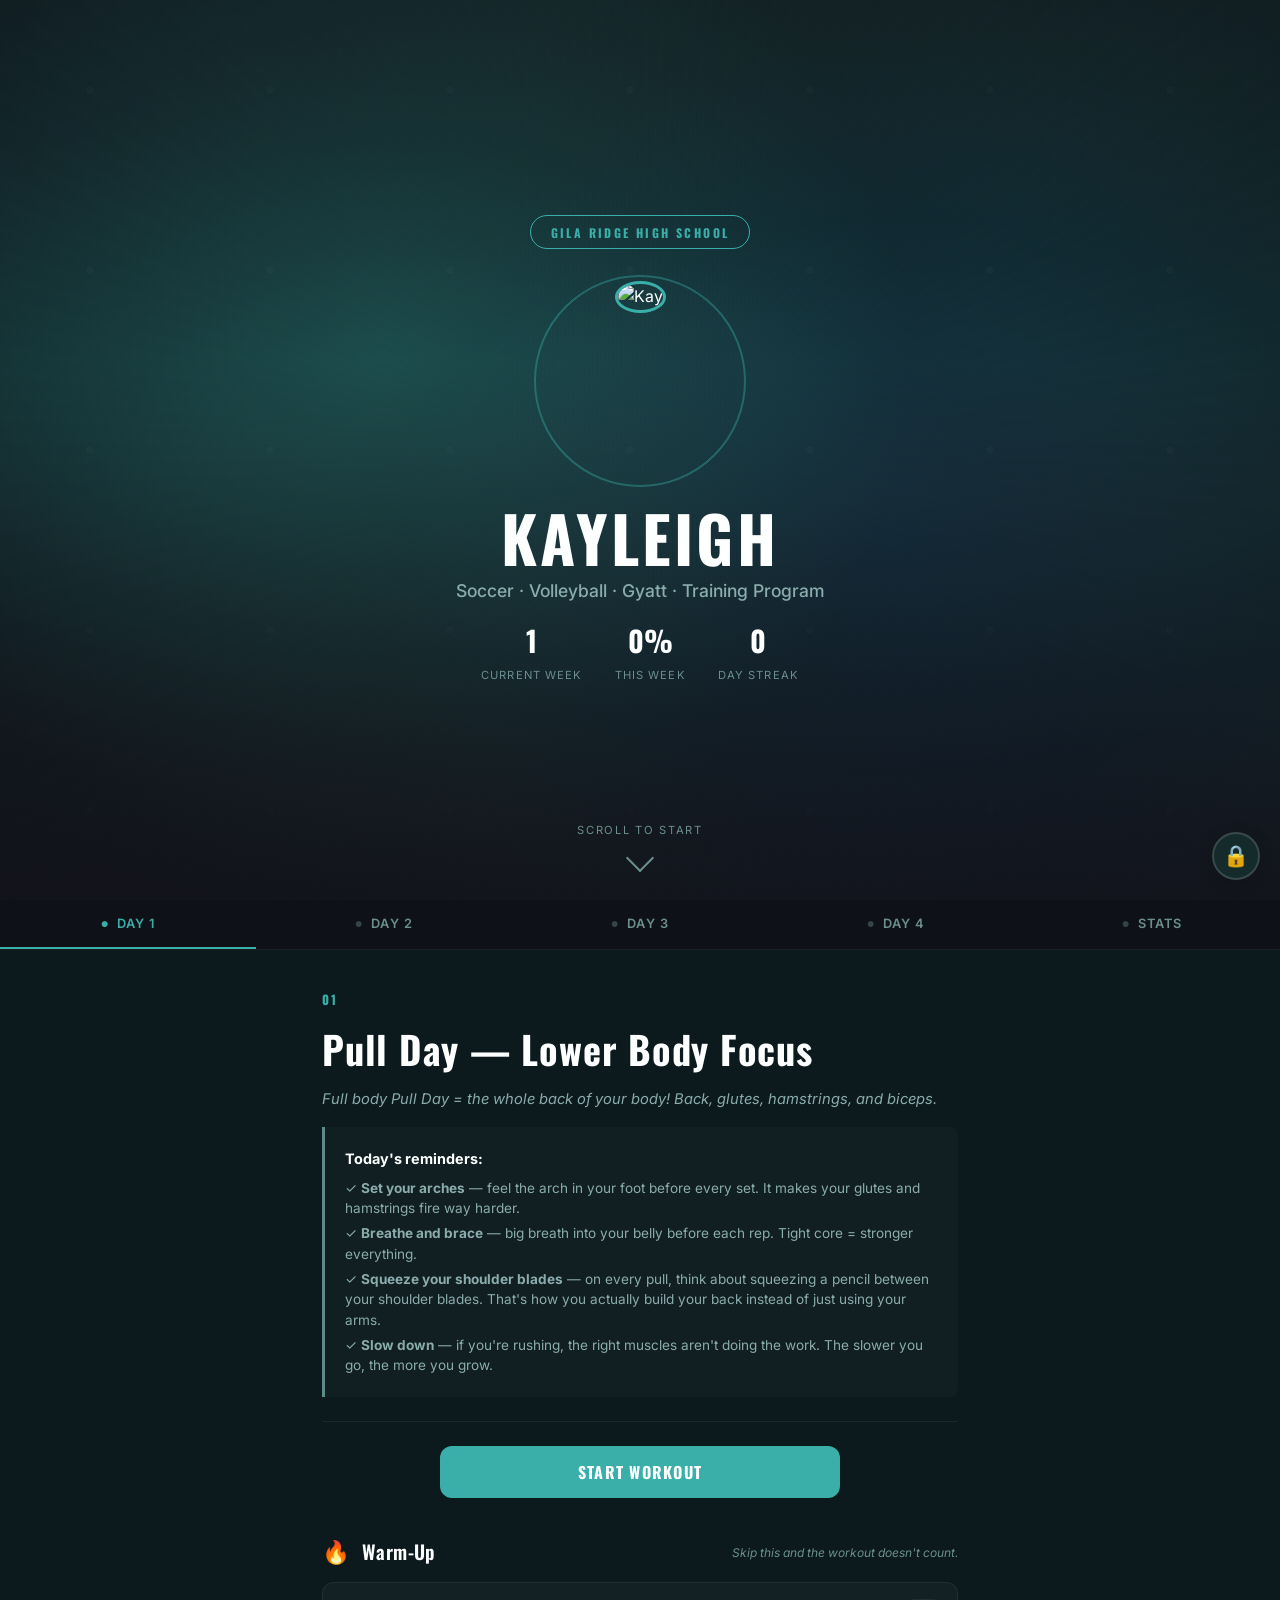
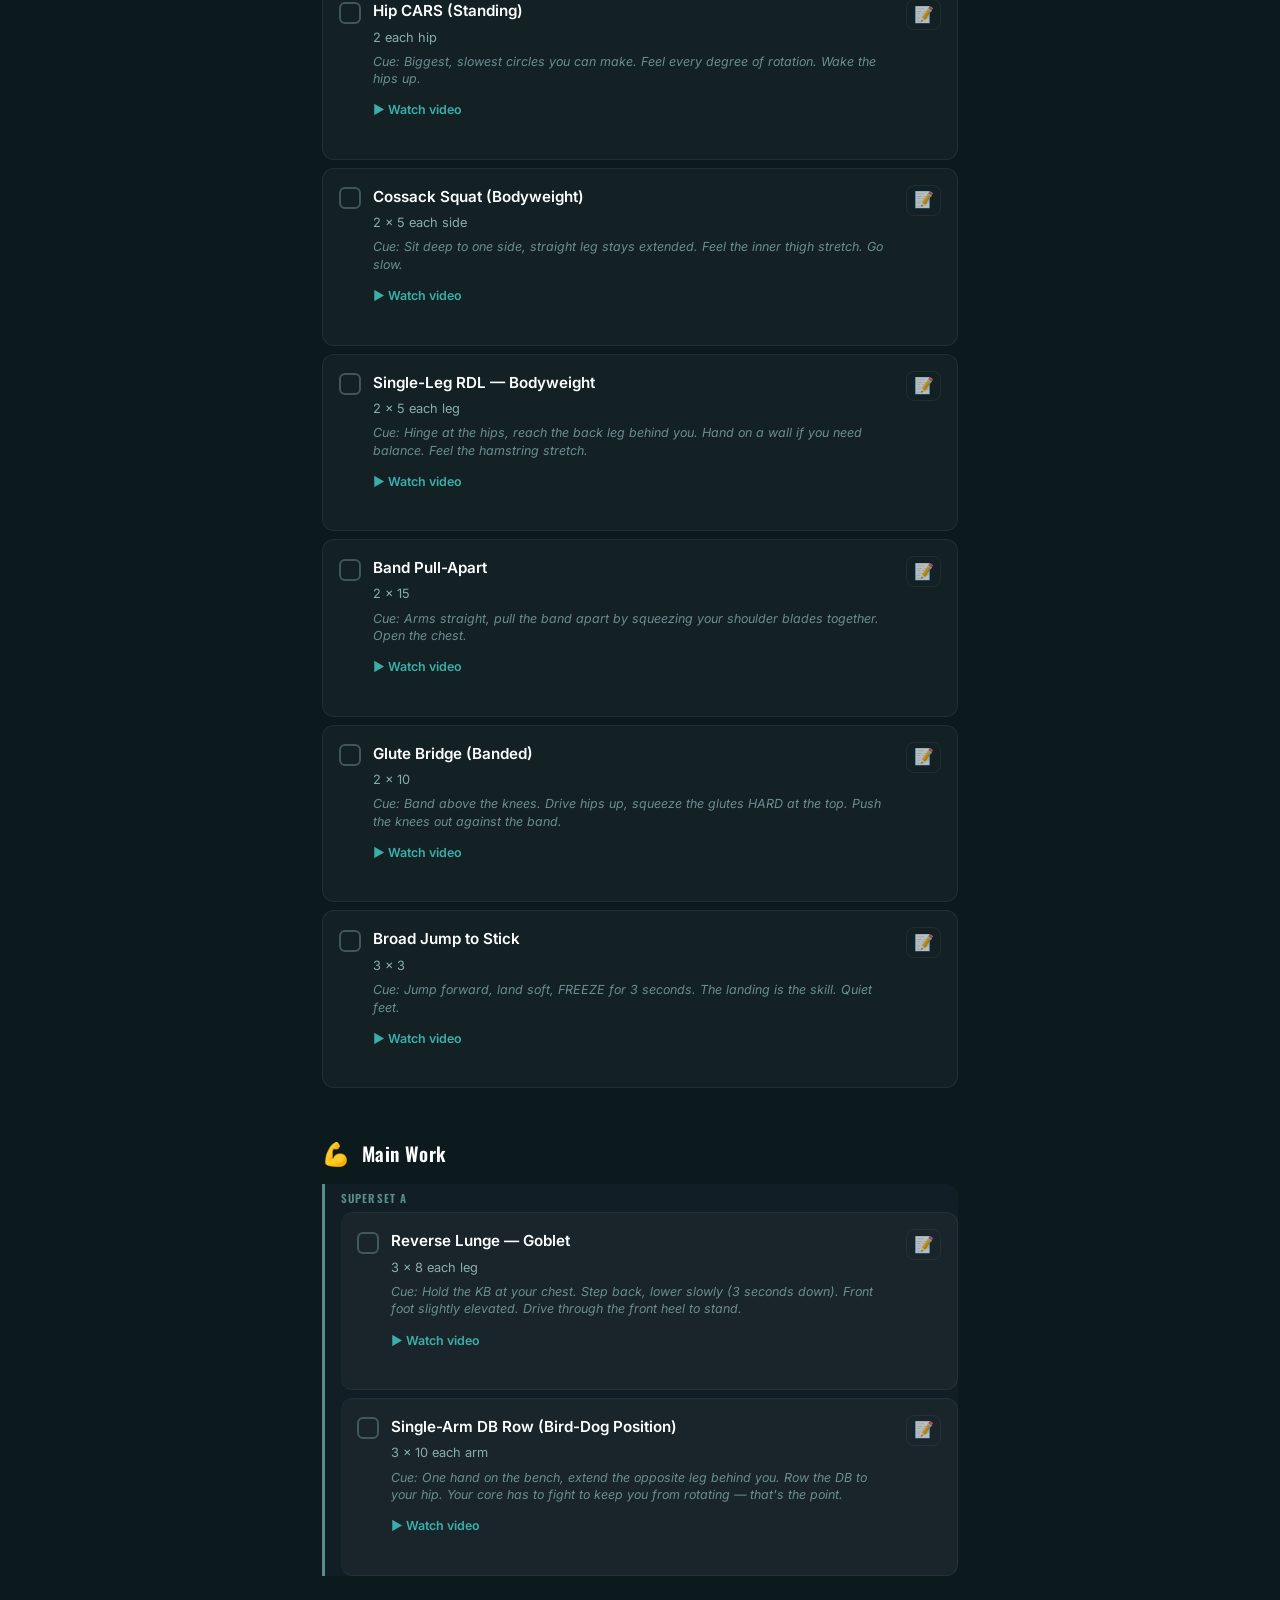
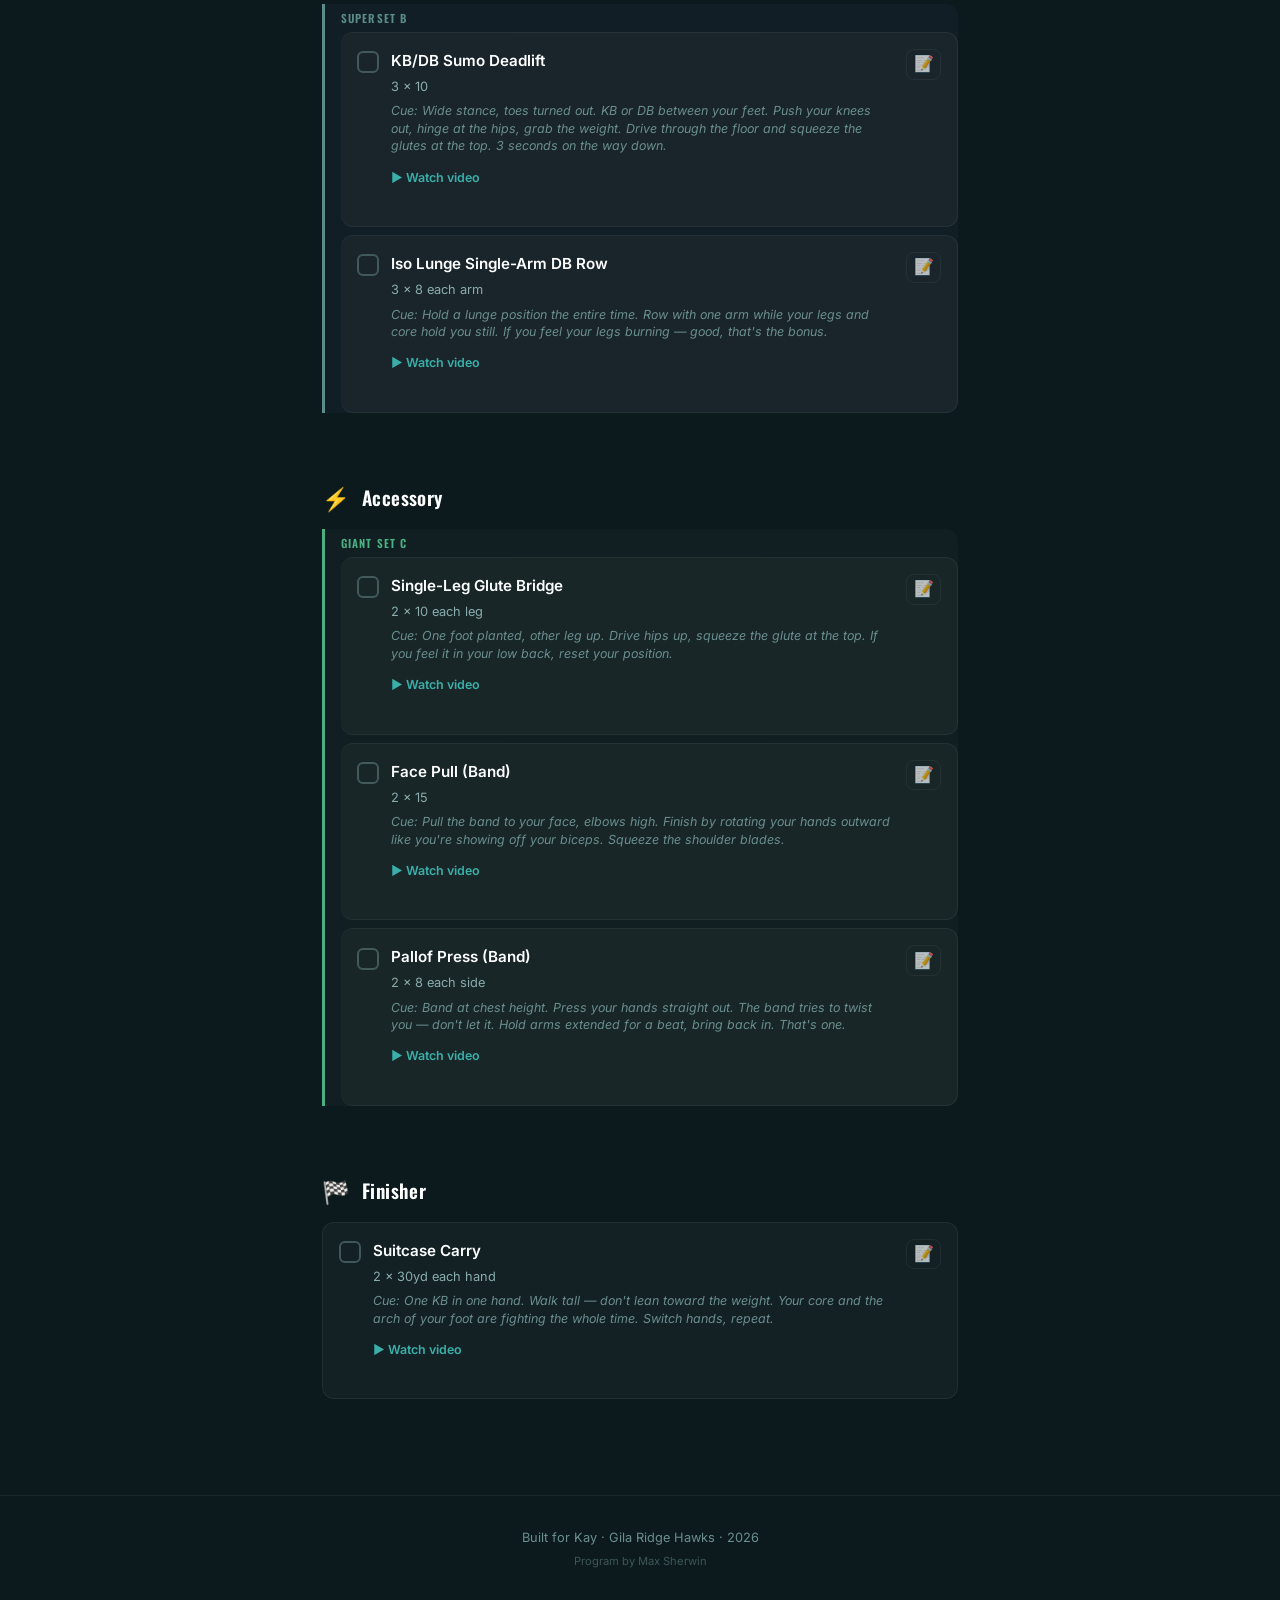
==== projects/workout-beano/index.html @ 32072e24 "Auto-update index.html" ====
<!DOCTYPE html>
<html lang="en">
<head>
  <meta charset="UTF-8">
  <meta name="viewport" content="width=device-width, initial-scale=1.0">
  <title>Corbeano Gomez | Training Program</title>
  <link rel="preconnect" href="https://fonts.googleapis.com">
  <link rel="preconnect" href="https://fonts.gstatic.com" crossorigin>
  <link href="https://fonts.googleapis.com/css2?family=Inter:wght@400;500;600;700;800;900&family=Oswald:wght@500;600;700&display=swap" rel="stylesheet">
  <link rel="stylesheet" href="styles.css">
</head>
<body class="app-locked">

  <!-- ========== HERO SECTION — EDIT ALL OF THIS ========== -->
  <header class="hero">
    <div class="hero-bg">
      <!-- No background image — using animated CSS gradient -->
    </div>
    <div class="hero-overlay"></div>
    <div class="hero-content">
      <div class="hero-badge">GILA RIDGE HIGH SCHOOL</div>
      <div class="hero-photo">
        <img src="KAY-Photo.jpg" alt="Kay" id="heroPhoto">
        <div class="hero-photo-ring"></div>
      </div>
      <h1 class="hero-name">KAYLEIGH</h1>
      <p class="hero-subtitle">Soccer &middot; Volleyball &middot; Gyatt &middot; Training Program</p>
      <div class="hero-stats">
        <div class="stat">
          <span class="stat-value" id="weekNumber">1</span>
          <span class="stat-label">Current Week</span>
        </div>
        <div class="stat">
          <span class="stat-value" id="completionRate">0%</span>
          <span class="stat-label">This Week</span>
        </div>
        <div class="stat">
          <span class="stat-value" id="streakCount">0</span>
          <span class="stat-label">Day Streak</span>
        </div>
      </div>
    </div>
    <div class="scroll-indicator">
      <span>Scroll to start</span>
      <div class="scroll-arrow"></div>
    </div>
  </header>

  <!-- ========== NAVIGATION — EDIT TAB NAMES / ADD / REMOVE ========== -->
  <!-- data-section values must match section IDs below (section-{value}) -->
  <!-- Also update sectionMap and getSectionKey() in app.js if you change these -->
  <nav class="program-nav" id="programNav">
    <div class="nav-inner">
      <button class="nav-btn active" data-section="day1">
        <span class="nav-icon">&#9679;</span>
        Day 1
      </button>
      <button class="nav-btn" data-section="day2">
        <span class="nav-icon">&#9679;</span>
        Day 2
      </button>
      <button class="nav-btn" data-section="day3">
        <span class="nav-icon">&#9679;</span>
        Day 3
      </button>
      <button class="nav-btn" data-section="day4">
        <span class="nav-icon">&#9679;</span>
        Day 4
      </button>
      <button class="nav-btn" data-section="stats">
        <span class="nav-icon">&#9679;</span>
        Stats
      </button>
    </div>
  </nav>

  <!-- ========== PROGRAM SECTIONS ========== -->
  <main class="program-content">

    <!-- ========== DAY 1: FULL BODY PULL (Lower Body Bias) ========== -->
    <section class="program-section active" id="section-day1">
      <div class="section-header">
        <div class="section-number">01</div>
        <h2>Pull Day &mdash; Lower Body Focus</h2>
        <p class="section-subtitle">Full body Pull Day = the whole back of your body! Back, glutes, hamstrings, and biceps.</p>
        <div class="coaching-tips">
          <p><strong>Today's reminders:</strong></p>
          <p>&#10003; <strong>Set your arches</strong> &mdash; feel the arch in your foot before every set. It makes your glutes and hamstrings fire way harder.</p>
          <p>&#10003; <strong>Breathe and brace</strong> &mdash; big breath into your belly before each rep. Tight core = stronger everything.</p>
          <p>&#10003; <strong>Squeeze your shoulder blades</strong> &mdash; on every pull, think about squeezing a pencil between your shoulder blades. That's how you actually build your back instead of just using your arms.</p>
          <p>&#10003; <strong>Slow down</strong> &mdash; if you're rushing, the right muscles aren't doing the work. The slower you go, the more you grow.</p>
        </div>
      </div>

      <button class="start-workout-btn" data-day="day1">Start Workout</button>
      <div class="workout-timer" id="timer-day1" style="display:none;">
        <span class="timer-icon">&#9201;</span> <span class="timer-value">0:00</span>
      </div>

      <!-- WARM-UP -->
      <div class="category-block">
        <div class="category-title">
          <span class="category-icon">&#128293;</span>
          <h3>Warm-Up</h3>
          <span class="category-note">Skip this and the workout doesn't count.</span>
        </div>
        <div class="exercise-list">
          <div class="exercise-card" data-id="d1-w1">
            <div class="exercise-check"><input type="checkbox" id="d1-w1-check"><label for="d1-w1-check" class="checkmark"></label></div>
            <div class="exercise-info">
              <h4>Hip CARS (Standing)</h4>
              <p class="exercise-details">2 each hip</p>
              <p class="exercise-cue">Cue: Biggest, slowest circles you can make. Feel every degree of rotation. Wake the hips up.</p>
              <a href="https://youtube.com/shorts/Yvg9tbm980A?si=559ERRHn8T0BBHq2" class="video-link" target="_blank" rel="noopener noreferrer">&#9654; Watch video</a>
            </div>
            <button class="exercise-note-btn" title="Add note">&#128221;</button>
          </div>
          <div class="exercise-card" data-id="d1-w2">
            <div class="exercise-check"><input type="checkbox" id="d1-w2-check"><label for="d1-w2-check" class="checkmark"></label></div>
            <div class="exercise-info">
              <h4>Cossack Squat (Bodyweight)</h4>
              <p class="exercise-details">2 &times; 5 each side</p>
              <p class="exercise-cue">Cue: Sit deep to one side, straight leg stays extended. Feel the inner thigh stretch. Go slow.</p>
              <a href="https://youtube.com/shorts/TR4GN3rLuQ8?si=QWz_qMiKKSxwgWkV" class="video-link" target="_blank" rel="noopener noreferrer">&#9654; Watch video</a>
            </div>
            <button class="exercise-note-btn" title="Add note">&#128221;</button>
          </div>
          <div class="exercise-card" data-id="d1-w3">
            <div class="exercise-check"><input type="checkbox" id="d1-w3-check"><label for="d1-w3-check" class="checkmark"></label></div>
            <div class="exercise-info">
              <h4>Single-Leg RDL &mdash; Bodyweight</h4>
              <p class="exercise-details">2 &times; 5 each leg</p>
              <p class="exercise-cue">Cue: Hinge at the hips, reach the back leg behind you. Hand on a wall if you need balance. Feel the hamstring stretch.</p>
              <a href="https://youtube.com/shorts/s32cCgmRV3I?si=ZNnL0yhseKmFRMAd" class="video-link" target="_blank" rel="noopener noreferrer">&#9654; Watch video</a>
            </div>
            <button class="exercise-note-btn" title="Add note">&#128221;</button>
          </div>
          <div class="exercise-card" data-id="d1-w4">
            <div class="exercise-check"><input type="checkbox" id="d1-w4-check"><label for="d1-w4-check" class="checkmark"></label></div>
            <div class="exercise-info">
              <h4>Band Pull-Apart</h4>
              <p class="exercise-details">2 &times; 15</p>
              <p class="exercise-cue">Cue: Arms straight, pull the band apart by squeezing your shoulder blades together. Open the chest.</p>
              <a href="https://youtube.com/shorts/EBXD9orJyBQ?si=tjgpdUUQO12mjOd1" class="video-link" target="_blank" rel="noopener noreferrer">&#9654; Watch video</a>
            </div>
            <button class="exercise-note-btn" title="Add note">&#128221;</button>
          </div>
          <div class="exercise-card" data-id="d1-w5">
            <div class="exercise-check"><input type="checkbox" id="d1-w5-check"><label for="d1-w5-check" class="checkmark"></label></div>
            <div class="exercise-info">
              <h4>Glute Bridge (Banded)</h4>
              <p class="exercise-details">2 &times; 10</p>
              <p class="exercise-cue">Cue: Band above the knees. Drive hips up, squeeze the glutes HARD at the top. Push the knees out against the band.</p>
              <a href="https://youtube.com/shorts/L9kD8sEL-js?si=iFQZBPnyIBo0j-Fj" class="video-link" target="_blank" rel="noopener noreferrer">&#9654; Watch video</a>
            </div>
            <button class="exercise-note-btn" title="Add note">&#128221;</button>
          </div>
          <div class="exercise-card" data-id="d1-w6">
            <div class="exercise-check"><input type="checkbox" id="d1-w6-check"><label for="d1-w6-check" class="checkmark"></label></div>
            <div class="exercise-info">
              <h4>Broad Jump to Stick</h4>
              <p class="exercise-details">3 &times; 3</p>
              <p class="exercise-cue">Cue: Jump forward, land soft, FREEZE for 3 seconds. The landing is the skill. Quiet feet.</p>
              <a href="https://youtube.com/shorts/lMRZLjhdQ7Y?si=YozA_z0eQ4oq6C0z" class="video-link" target="_blank" rel="noopener noreferrer">&#9654; Watch video</a>
            </div>
            <button class="exercise-note-btn" title="Add note">&#128221;</button>
          </div>
        </div>
      </div>

      <!-- MAIN WORK -->
      <div class="category-block">
        <div class="category-title">
          <span class="category-icon">&#128170;</span>
          <h3>Main Work</h3>
        </div>
        <div class="exercise-list">
          <!-- SUPERSET A -->
          <div class="superset-group" data-group="A">
            <div class="superset-label">Superset A</div>
            <div class="exercise-card" data-id="d1-a1">
              <div class="exercise-check"><input type="checkbox" id="d1-a1-check"><label for="d1-a1-check" class="checkmark"></label></div>
              <div class="exercise-info">
                <h4>Reverse Lunge &mdash; Goblet</h4>
                <p class="exercise-details">3 &times; 8 each leg</p>
                <p class="exercise-cue">Cue: Hold the KB at your chest. Step back, lower slowly (3 seconds down). Front foot slightly elevated. Drive through the front heel to stand.</p>
                <a href="https://youtube.com/shorts/iaXnGoWZ-MA?si=ngsiU_6dGnjO4XXl" class="video-link" target="_blank" rel="noopener noreferrer">&#9654; Watch video</a>
              </div>
              <button class="exercise-note-btn" title="Add note">&#128221;</button>
            </div>
            <div class="exercise-card" data-id="d1-a2">
              <div class="exercise-check"><input type="checkbox" id="d1-a2-check"><label for="d1-a2-check" class="checkmark"></label></div>
              <div class="exercise-info">
                <h4>Single-Arm DB Row (Bird-Dog Position)</h4>
                <p class="exercise-details">3 &times; 10 each arm</p>
                <p class="exercise-cue">Cue: One hand on the bench, extend the opposite leg behind you. Row the DB to your hip. Your core has to fight to keep you from rotating &mdash; that's the point.</p>
                <a href="https://youtube.com/shorts/njnGtfSfIqg?si=3h3h-Kr9o0cIqT-0" class="video-link" target="_blank" rel="noopener noreferrer">&#9654; Watch video</a>
              </div>
              <button class="exercise-note-btn" title="Add note">&#128221;</button>
            </div>
          </div>

          <!-- SUPERSET B -->
          <div class="superset-group" data-group="B">
            <div class="superset-label">Superset B</div>
            <div class="exercise-card" data-id="d1-b1">
              <div class="exercise-check"><input type="checkbox" id="d1-b1-check"><label for="d1-b1-check" class="checkmark"></label></div>
              <div class="exercise-info">
                <h4>KB/DB Sumo Deadlift</h4>
                <p class="exercise-details">3 &times; 10</p>
                <p class="exercise-cue">Cue: Wide stance, toes turned out. KB or DB between your feet. Push your knees out, hinge at the hips, grab the weight. Drive through the floor and squeeze the glutes at the top. 3 seconds on the way down.</p>
                <a href="https://youtube.com/shorts/I7q_EPywprs?si=NAh4eLQJUOHGGfv3" class="video-link" target="_blank" rel="noopener noreferrer">&#9654; Watch video</a>
              </div>
              <button class="exercise-note-btn" title="Add note">&#128221;</button>
            </div>
            <div class="exercise-card" data-id="d1-b2">
              <div class="exercise-check"><input type="checkbox" id="d1-b2-check"><label for="d1-b2-check" class="checkmark"></label></div>
              <div class="exercise-info">
                <h4>Iso Lunge Single-Arm DB Row</h4>
                <p class="exercise-details">3 &times; 8 each arm</p>
                <p class="exercise-cue">Cue: Hold a lunge position the entire time. Row with one arm while your legs and core hold you still. If you feel your legs burning &mdash; good, that's the bonus.</p>
                <a href="https://youtube.com/shorts/rZgmOQqpn6Y?si=nxhuV34EBOXgmNu_" class="video-link" target="_blank" rel="noopener noreferrer">&#9654; Watch video</a>
              </div>
              <button class="exercise-note-btn" title="Add note">&#128221;</button>
            </div>
          </div>
        </div>
      </div>

      <!-- ACCESSORY -->
      <div class="category-block">
        <div class="category-title">
          <span class="category-icon">&#9889;</span>
          <h3>Accessory</h3>
        </div>
        <div class="exercise-list">
          <!-- GIANT SET C -->
          <div class="superset-group giant" data-group="C">
            <div class="superset-label">Giant Set C</div>
            <div class="exercise-card" data-id="d1-c1">
              <div class="exercise-check"><input type="checkbox" id="d1-c1-check"><label for="d1-c1-check" class="checkmark"></label></div>
              <div class="exercise-info">
                <h4>Single-Leg Glute Bridge</h4>
                <p class="exercise-details">2 &times; 10 each leg</p>
                <p class="exercise-cue">Cue: One foot planted, other leg up. Drive hips up, squeeze the glute at the top. If you feel it in your low back, reset your position.</p>
                <a href="https://youtube.com/shorts/L9kD8sEL-js?si=iFQZBPnyIBo0j-Fj" class="video-link" target="_blank" rel="noopener noreferrer">&#9654; Watch video</a>
              </div>
              <button class="exercise-note-btn" title="Add note">&#128221;</button>
            </div>
            <div class="exercise-card" data-id="d1-c2">
              <div class="exercise-check"><input type="checkbox" id="d1-c2-check"><label for="d1-c2-check" class="checkmark"></label></div>
              <div class="exercise-info">
                <h4>Face Pull (Band)</h4>
                <p class="exercise-details">2 &times; 15</p>
                <p class="exercise-cue">Cue: Pull the band to your face, elbows high. Finish by rotating your hands outward like you're showing off your biceps. Squeeze the shoulder blades.</p>
                <a href="https://youtube.com/shorts/ZAnCd0fUg2s?si=NDEs_GC7DBlt1F-O" class="video-link" target="_blank" rel="noopener noreferrer">&#9654; Watch video</a>
              </div>
              <button class="exercise-note-btn" title="Add note">&#128221;</button>
            </div>
            <div class="exercise-card" data-id="d1-c3">
              <div class="exercise-check"><input type="checkbox" id="d1-c3-check"><label for="d1-c3-check" class="checkmark"></label></div>
              <div class="exercise-info">
                <h4>Pallof Press (Band)</h4>
                <p class="exercise-details">2 &times; 8 each side</p>
                <p class="exercise-cue">Cue: Band at chest height. Press your hands straight out. The band tries to twist you &mdash; don't let it. Hold arms extended for a beat, bring back in. That's one.</p>
                <a href="https://youtube.com/shorts/knoBudRYK8E?si=fAnDNey9nwMAmZPM" class="video-link" target="_blank" rel="noopener noreferrer">&#9654; Watch video</a>
              </div>
              <button class="exercise-note-btn" title="Add note">&#128221;</button>
            </div>
          </div>
        </div>
      </div>

      <!-- FINISHER -->
      <div class="category-block">
        <div class="category-title">
          <span class="category-icon">&#127937;</span>
          <h3>Finisher</h3>
        </div>
        <div class="exercise-list">
          <div class="exercise-card" data-id="d1-f1">
            <div class="exercise-check"><input type="checkbox" id="d1-f1-check"><label for="d1-f1-check" class="checkmark"></label></div>
            <div class="exercise-info">
              <h4>Suitcase Carry</h4>
              <p class="exercise-details">2 &times; 30yd each hand</p>
              <p class="exercise-cue">Cue: One KB in one hand. Walk tall &mdash; don't lean toward the weight. Your core and the arch of your foot are fighting the whole time. Switch hands, repeat.</p>
              <a href="https://youtube.com/shorts/hGib77xYs7M?si=b7RfPl9FW-WbUnrs" class="video-link" target="_blank" rel="noopener noreferrer">&#9654; Watch video</a>
            </div>
            <button class="exercise-note-btn" title="Add note">&#128221;</button>
          </div>
        </div>
      </div>

      <button class="finish-workout-btn" data-day="day1" style="display:none;">Finish Workout</button>
    </section>

    <!-- ========== DAY 2: FULL BODY PUSH (Upper Body Bias) ========== -->
    <section class="program-section" id="section-day2">
      <div class="section-header">
        <div class="section-number">02</div>
        <h2>Push Day &mdash; Upper Body Focus</h2>
        <p class="section-subtitle">Full body Push Day = chest, shoulders, triceps, and core-loaded legs.</p>
        <div class="coaching-tips">
          <p><strong>Today's reminders:</strong></p>
          <p>&#10003; <strong>Set your arches</strong> &mdash; even on pressing days, your feet are your foundation. Arch set = more power from the ground up.</p>
          <p>&#10003; <strong>Breathe and brace</strong> &mdash; exhale as you push. The core drives the press &mdash; not just your arms.</p>
          <p>&#10003; <strong>Pack your shoulders</strong> &mdash; before every press, pull your shoulder blades down and back. This protects the shoulder joint AND makes the right muscles do the work.</p>
          <p>&#10003; <strong>Control the weight down</strong> &mdash; the lowering part is where your muscles actually grow. Don't just drop it &mdash; own it.</p>
        </div>
      </div>

      <button class="start-workout-btn" data-day="day2">Start Workout</button>
      <div class="workout-timer" id="timer-day2" style="display:none;">
        <span class="timer-icon">&#9201;</span> <span class="timer-value">0:00</span>
      </div>

      <!-- WARM-UP -->
      <div class="category-block">
        <div class="category-title">
          <span class="category-icon">&#128293;</span>
          <h3>Warm-Up</h3>
          <span class="category-note">Prime the shoulders and core before pressing.</span>
        </div>
        <div class="exercise-list">
          <div class="exercise-card" data-id="d2-w1">
            <div class="exercise-check"><input type="checkbox" id="d2-w1-check"><label for="d2-w1-check" class="checkmark"></label></div>
            <div class="exercise-info">
              <h4>Ankle CARS</h4>
              <p class="exercise-details">2 each ankle</p>
              <p class="exercise-cue">Cue: Full circles in both directions. Slow and controlled. Feel every position in the rotation.</p>
              <a href="https://youtube.com/shorts/UVtCSGJmGEY?si=2pdA_UhG4F35gi2s" class="video-link" target="_blank" rel="noopener noreferrer">&#9654; Watch video</a>
            </div>
            <button class="exercise-note-btn" title="Add note">&#128221;</button>
          </div>
          <div class="exercise-card" data-id="d2-w2">
            <div class="exercise-check"><input type="checkbox" id="d2-w2-check"><label for="d2-w2-check" class="checkmark"></label></div>
            <div class="exercise-info">
              <h4>Push-Up to Downward Dog</h4>
              <p class="exercise-details">2 &times; 5</p>
              <p class="exercise-cue">Cue: Do a push-up, then press your hips up into a pike stretch. Feel the hamstrings and shoulders open. Come back down, repeat.</p>
              <a href="https://youtube.com/shorts/yMf7U__dTVM?si=GZ-d3aq9ZEq1Gy0e" class="video-link" target="_blank" rel="noopener noreferrer">&#9654; Watch video</a>
            </div>
            <button class="exercise-note-btn" title="Add note">&#128221;</button>
          </div>
          <div class="exercise-card" data-id="d2-w3">
            <div class="exercise-check"><input type="checkbox" id="d2-w3-check"><label for="d2-w3-check" class="checkmark"></label></div>
            <div class="exercise-info">
              <h4>Split Squat (Iso Hold)</h4>
              <p class="exercise-details">2 &times; 20s each leg</p>
              <p class="exercise-cue">Cue: Hold the bottom of the split squat. Feel the stretch in the back hip flexor. Tall chest, ribs down.</p>
              <a href="https://youtube.com/shorts/X5RfG8u8oQU?si=G1M6MdmBYHkt79_q" class="video-link" target="_blank" rel="noopener noreferrer">&#9654; Watch video</a>
            </div>
            <button class="exercise-note-btn" title="Add note">&#128221;</button>
          </div>
          <div class="exercise-card" data-id="d2-w4">
            <div class="exercise-check"><input type="checkbox" id="d2-w4-check"><label for="d2-w4-check" class="checkmark"></label></div>
            <div class="exercise-info">
              <h4>Dead Bug</h4>
              <p class="exercise-details">2 &times; 8 each side</p>
              <p class="exercise-cue">Cue: Low back glued to the floor. Extend opposite arm and leg slowly. The moment your back lifts, stop. Breathe through it.</p>
              <a href="https://youtube.com/shorts/ZKZU7T2llwA?si=Z_H4tivd3WpApD25" class="video-link" target="_blank" rel="noopener noreferrer">&#9654; Watch video</a>
            </div>
            <button class="exercise-note-btn" title="Add note">&#128221;</button>
          </div>
          <div class="exercise-card" data-id="d2-w5">
            <div class="exercise-check"><input type="checkbox" id="d2-w5-check"><label for="d2-w5-check" class="checkmark"></label></div>
            <div class="exercise-info">
              <h4>Scapula Push-Ups</h4>
              <p class="exercise-details">2 &times; 10</p>
              <p class="exercise-cue">Cue: Push-up position, arms locked. Let your chest sink between your shoulder blades, then push the ground away. No elbow bend. Feel the muscles on the side of your ribs.</p>
              <a href="https://youtube.com/shorts/SBPRhZI2RkI?si=jYqPemAlQq_8AVhD" class="video-link" target="_blank" rel="noopener noreferrer">&#9654; Watch video</a>
            </div>
            <button class="exercise-note-btn" title="Add note">&#128221;</button>
          </div>
          <div class="exercise-card" data-id="d2-w6">
            <div class="exercise-check"><input type="checkbox" id="d2-w6-check"><label for="d2-w6-check" class="checkmark"></label></div>
            <div class="exercise-info">
              <h4>Lateral Skater Jumps</h4>
              <p class="exercise-details">3 &times; 5 each side</p>
              <p class="exercise-cue">Cue: Jump sideways, land on one foot, STICK IT. Hold 2 seconds. Light and quick. Quiet landing.</p>
              <a href="https://youtube.com/shorts/IkGOdk2VDJw?si=mRVX_jiccW28VOSb" class="video-link" target="_blank" rel="noopener noreferrer">&#9654; Watch video</a>
            </div>
            <button class="exercise-note-btn" title="Add note">&#128221;</button>
          </div>
        </div>
      </div>

      <!-- MAIN WORK -->
      <div class="category-block">
        <div class="category-title">
          <span class="category-icon">&#128170;</span>
          <h3>Main Work</h3>
        </div>
        <div class="exercise-list">
          <div class="superset-group" data-group="A">
            <div class="superset-label">Superset A</div>
            <div class="exercise-card" data-id="d2-a1">
              <div class="exercise-check"><input type="checkbox" id="d2-a1-check"><label for="d2-a1-check" class="checkmark"></label></div>
              <div class="exercise-info">
                <h4>DB Bench Press</h4>
                <p class="exercise-details">3 &times; 10</p>
                <p class="exercise-cue">Cue: Control down for 3 seconds, press up with control. Shoulder blades squeezed together the whole time. Don't bounce at the bottom.</p>
              <a href="https://youtube.com/shorts/mTaiQemkEpU?si=Na0UNQQsGqyTCytg" class="video-link" target="_blank" rel="noopener noreferrer">&#9654; Watch video</a>
              </div>
              <button class="exercise-note-btn" title="Add note">&#128221;</button>
            </div>
            <div class="exercise-card" data-id="d2-a2">
              <div class="exercise-check"><input type="checkbox" id="d2-a2-check"><label for="d2-a2-check" class="checkmark"></label></div>
              <div class="exercise-info">
                <h4>Step-Up (Offset &mdash; Single DB)</h4>
                <p class="exercise-details">3 &times; 8 each leg</p>
                <p class="exercise-cue">Cue: One DB in one hand (suitcase hold). Step up, drive through the top foot to full hip extension. Your core is fighting the offset &mdash; stay tall, don't lean.</p>
              <a href="https://youtube.com/shorts/vN21nlymWUU?si=dVlZwQ4C15Bw8Rcw" class="video-link" target="_blank" rel="noopener noreferrer">&#9654; Watch video</a>
              </div>
              <button class="exercise-note-btn" title="Add note">&#128221;</button>
            </div>
          </div>
          <div class="superset-group" data-group="B">
            <div class="superset-label">Superset B</div>
            <div class="exercise-card" data-id="d2-b1">
              <div class="exercise-check"><input type="checkbox" id="d2-b1-check"><label for="d2-b1-check" class="checkmark"></label></div>
              <div class="exercise-info">
                <h4>Half-Kneeling DB Press</h4>
                <p class="exercise-details">3 &times; 8 each arm</p>
                <p class="exercise-cue">Cue: One knee down, same-side arm presses. Core stays locked &mdash; no leaning, no arching. The press starts from the brace.</p>
              <a href="https://youtube.com/shorts/gd5UrdxVn6Q?si=u6_wl-ZrmmGjiLzE" class="video-link" target="_blank" rel="noopener noreferrer">&#9654; Watch video</a>
              </div>
              <button class="exercise-note-btn" title="Add note">&#128221;</button>
            </div>
            <div class="exercise-card" data-id="d2-b2">
              <div class="exercise-check"><input type="checkbox" id="d2-b2-check"><label for="d2-b2-check" class="checkmark"></label></div>
              <div class="exercise-info">
                <h4>Walking Lunge (Hands Overhead)</h4>
                <p class="exercise-details">3 &times; 8 each leg</p>
                <p class="exercise-cue">Cue: Bodyweight, hands locked straight overhead. Every step your core has to fight to keep the ribs down while the arms stay up. That's the core work.</p>
              <a href="https://youtube.com/shorts/Agmpy7Pj1Nw?si=3dPB0eZstxC2GWNi" class="video-link" target="_blank" rel="noopener noreferrer">&#9654; Watch video</a>
              </div>
              <button class="exercise-note-btn" title="Add note">&#128221;</button>
            </div>
          </div>
        </div>
      </div>

      <!-- ACCESSORY -->
      <div class="category-block">
        <div class="category-title">
          <span class="category-icon">&#9889;</span>
          <h3>Accessory</h3>
        </div>
        <div class="exercise-list">
          <div class="superset-group giant" data-group="C">
            <div class="superset-label">Giant Set C</div>
            <div class="exercise-card" data-id="d2-c1">
              <div class="exercise-check"><input type="checkbox" id="d2-c1-check"><label for="d2-c1-check" class="checkmark"></label></div>
              <div class="exercise-info">
                <h4>Cable Tricep Pushdown</h4>
                <p class="exercise-details">2 &times; 15</p>
                <p class="exercise-cue">Cue: Elbows pinned to your sides. Full lockout at the bottom, slow back up. Light weight, feel the squeeze.</p>
              <a href="https://youtube.com/shorts/JyqX6S6Z7RA?si=dbY8sJqHs-wkBObV" class="video-link" target="_blank" rel="noopener noreferrer">&#9654; Watch video</a>
              </div>
              <button class="exercise-note-btn" title="Add note">&#128221;</button>
            </div>
            <div class="exercise-card" data-id="d2-c2">
              <div class="exercise-check"><input type="checkbox" id="d2-c2-check"><label for="d2-c2-check" class="checkmark"></label></div>
              <div class="exercise-info">
                <h4>Lateral DB Fly</h4>
                <p class="exercise-details">2 &times; 12</p>
                <p class="exercise-cue">Cue: Light weight. Lift the DBs out to the sides to shoulder height. Control the lower. Don't use momentum.</p>
              <a href="https://youtube.com/shorts/FIQt9pqinXc?si=aJlnevaj-LwZX-gE" class="video-link" target="_blank" rel="noopener noreferrer">&#9654; Watch video</a>
              </div>
              <button class="exercise-note-btn" title="Add note">&#128221;</button>
            </div>
            <div class="exercise-card" data-id="d2-c3">
              <div class="exercise-check"><input type="checkbox" id="d2-c3-check"><label for="d2-c3-check" class="checkmark"></label></div>
              <div class="exercise-info">
                <h4>Side Plank</h4>
                <p class="exercise-details">2 &times; 20s each side</p>
                <p class="exercise-cue">Cue: Elbow under shoulder, hips up, squeeze the bottom glute. Breathe. If your hips drop, the set is over.</p>
              <a href="https://youtube.com/shorts/wR6zrHOnrGk?si=L_R_a8-2IrABNBWF" class="video-link" target="_blank" rel="noopener noreferrer">&#9654; Watch video</a>
              </div>
              <button class="exercise-note-btn" title="Add note">&#128221;</button>
            </div>
          </div>
        </div>
      </div>

      <!-- FINISHER -->
      <div class="category-block">
        <div class="category-title">
          <span class="category-icon">&#127937;</span>
          <h3>Finisher</h3>
        </div>
        <div class="exercise-list">
          <div class="exercise-card" data-id="d2-f1">
            <div class="exercise-check"><input type="checkbox" id="d2-f1-check"><label for="d2-f1-check" class="checkmark"></label></div>
            <div class="exercise-info">
              <h4>Plank (Swiss Ball)</h4>
              <p class="exercise-details">2 &times; 30s</p>
              <p class="exercise-cue">Cue: Forearms on the ball. Squeeze everything &mdash; glutes, abs, quads. Breathe through the brace. The ball wants to move. Don't let it.</p>
              <a href="https://youtube.com/shorts/9yhQhf4zpSo?si=4HStI41YKqRM7KFc" class="video-link" target="_blank" rel="noopener noreferrer">&#9654; Watch video</a>
            </div>
            <button class="exercise-note-btn" title="Add note">&#128221;</button>
          </div>
        </div>
      </div>

      <button class="finish-workout-btn" data-day="day2" style="display:none;">Finish Workout</button>
    </section>

    <!-- ========== DAY 3: FULL BODY PULL (Upper Body Bias) ========== -->
    <section class="program-section" id="section-day3">
      <div class="section-header">
        <div class="section-number">03</div>
        <h2>Pull Day &mdash; Upper Body Focus</h2>
        <p class="section-subtitle">Back and biceps are the stars today. Lower body gets core-loaded glute and hamstring work.</p>
        <div class="coaching-tips">
          <p><strong>Today's reminders:</strong></p>
          <p>&#10003; <strong>Set your arches</strong> &mdash; especially on single-leg moves. The arch controls your knee position which controls whether the right muscles fire.</p>
          <p>&#10003; <strong>Breathe and brace</strong> &mdash; breathe in through your nose, feel your ribs expand sideways. That's your core locking in.</p>
          <p>&#10003; <strong>Pull with your back, not your arms</strong> &mdash; on every row and pulldown, initiate by squeezing your shoulder blade first, THEN bend your elbow. If your biceps are burning but your back isn't &mdash; you're doing it wrong.</p>
          <p>&#10003; <strong>Quality reps only</strong> &mdash; the moment your form breaks, the set is over. More reps with bad form just trains bad form.</p>
        </div>
      </div>

      <button class="start-workout-btn" data-day="day3">Start Workout</button>
      <div class="workout-timer" id="timer-day3" style="display:none;">
        <span class="timer-icon">&#9201;</span> <span class="timer-value">0:00</span>
      </div>

      <!-- WARM-UP -->
      <div class="category-block">
        <div class="category-title">
          <span class="category-icon">&#128293;</span>
          <h3>Warm-Up</h3>
          <span class="category-note">Activate the back and get the hips moving.</span>
        </div>
        <div class="exercise-list">
          <div class="exercise-card" data-id="d3-w1">
            <div class="exercise-check"><input type="checkbox" id="d3-w1-check"><label for="d3-w1-check" class="checkmark"></label></div>
            <div class="exercise-info">
              <h4>Wrist CARS</h4>
              <p class="exercise-details">2 each wrist</p>
              <p class="exercise-cue">Cue: Make a fist. Full circles in both directions, then flip palm up and down slowly.</p>
              <a href="https://www.youtube.com/watch?v=20w70zUTZik" class="video-link" target="_blank" rel="noopener noreferrer">&#9654; Watch video</a>
            </div>
            <button class="exercise-note-btn" title="Add note">&#128221;</button>
          </div>
          <div class="exercise-card" data-id="d3-w2">
            <div class="exercise-check"><input type="checkbox" id="d3-w2-check"><label for="d3-w2-check" class="checkmark"></label></div>
            <div class="exercise-info">
              <h4>Prone Y-T-W</h4>
              <p class="exercise-details">1 &times; 8 each position</p>
              <p class="exercise-cue">Cue: Face down. Y = arms overhead thumbs up. T = arms out to sides. W = elbows bent, rotate hands up. Light, slow, squeeze at the top.</p>
              <a href="https://youtube.com/shorts/qUc2jCbZoYg?si=jOHweuJ_ffO8CzYV" class="video-link" target="_blank" rel="noopener noreferrer">&#9654; Watch video</a>
            </div>
            <button class="exercise-note-btn" title="Add note">&#128221;</button>
          </div>
          <div class="exercise-card" data-id="d3-w3">
            <div class="exercise-check"><input type="checkbox" id="d3-w3-check"><label for="d3-w3-check" class="checkmark"></label></div>
            <div class="exercise-info">
              <h4>Bodyweight Squat (Tempo)</h4>
              <p class="exercise-details">2 &times; 8</p>
              <p class="exercise-cue">Cue: 4 seconds down, 1 second up. Go as deep as you can with a tall chest. This is about control, not speed.</p>
              <a href="https://youtube.com/shorts/yTDROg8zZsU?si=Wgmk4zbb58VRJcAH" class="video-link" target="_blank" rel="noopener noreferrer">&#9654; Watch video</a>
            </div>
            <button class="exercise-note-btn" title="Add note">&#128221;</button>
          </div>
          <div class="exercise-card" data-id="d3-w4">
            <div class="exercise-check"><input type="checkbox" id="d3-w4-check"><label for="d3-w4-check" class="checkmark"></label></div>
            <div class="exercise-info">
              <h4>Bear Crawl (Static Hold)</h4>
              <p class="exercise-details">2 &times; 20s</p>
              <p class="exercise-cue">Cue: Hands under shoulders, knees under hips. Lift knees 1 inch off the ground. Hold. Breathe. If you're shaking, good.</p>
              <a href="https://youtube.com/shorts/aVhdFy9gL-g?si=KNrSsT6zZdyEdtPG" class="video-link" target="_blank" rel="noopener noreferrer">&#9654; Watch video</a>
            </div>
            <button class="exercise-note-btn" title="Add note">&#128221;</button>
          </div>
          <div class="exercise-card" data-id="d3-w5">
            <div class="exercise-check"><input type="checkbox" id="d3-w5-check"><label for="d3-w5-check" class="checkmark"></label></div>
            <div class="exercise-info">
              <h4>Single-Leg Balance (Short Foot)</h4>
              <p class="exercise-details">2 &times; 20s each foot</p>
              <p class="exercise-cue">Cue: Stand on one foot. Pull the ball of your foot back toward your heel to build the arch. Hold it. Eyes forward, breathe.</p>
              <a href="https://youtube.com/shorts/IqlAEjkc4kY?si=VjH9WdGVRC9giMyg" class="video-link" target="_blank" rel="noopener noreferrer">&#9654; Watch video</a>
            </div>
            <button class="exercise-note-btn" title="Add note">&#128221;</button>
          </div>
          <div class="exercise-card" data-id="d3-w6">
            <div class="exercise-check"><input type="checkbox" id="d3-w6-check"><label for="d3-w6-check" class="checkmark"></label></div>
            <div class="exercise-info">
              <h4>Max Height Skips</h4>
              <p class="exercise-details">3 &times; 5 each leg</p>
              <p class="exercise-cue">Cue: Skip as HIGH as you can. Drive the knee up, fire the opposite arm. Be explosive. Land soft.</p>
              <a href="https://youtube.com/shorts/PYzQTWVn8lk?si=Mv9yMJn32B7TscyU" class="video-link" target="_blank" rel="noopener noreferrer">&#9654; Watch video</a>
            </div>
            <button class="exercise-note-btn" title="Add note">&#128221;</button>
          </div>
        </div>
      </div>

      <!-- MAIN WORK -->
      <div class="category-block">
        <div class="category-title">
          <span class="category-icon">&#128170;</span>
          <h3>Main Work</h3>
        </div>
        <div class="exercise-list">
          <div class="superset-group" data-group="A">
            <div class="superset-label">Superset A</div>
            <div class="exercise-card" data-id="d3-a1">
              <div class="exercise-check"><input type="checkbox" id="d3-a1-check"><label for="d3-a1-check" class="checkmark"></label></div>
              <div class="exercise-info">
                <h4>Single-Arm DB Row (Bench-Supported)</h4>
                <p class="exercise-details">3 &times; 10 each arm</p>
                <p class="exercise-cue">Cue: One knee and hand on the bench. Row the DB to your hip, squeeze the shoulder blade at the top. Go heavier here &mdash; this is your primary pull.</p>
              <a href="https://www.youtube.com/shorts/qN54-QNO1eQ" class="video-link" target="_blank" rel="noopener noreferrer">&#9654; Watch video</a>
              </div>
              <button class="exercise-note-btn" title="Add note">&#128221;</button>
            </div>
            <div class="exercise-card" data-id="d3-a2">
              <div class="exercise-check"><input type="checkbox" id="d3-a2-check"><label for="d3-a2-check" class="checkmark"></label></div>
              <div class="exercise-info">
                <h4>B-Stance Hip Thrust</h4>
                <p class="exercise-details">3 &times; 10 each side</p>
                <p class="exercise-cue">Cue: Back on bench, one foot plants and drives, other heel rests lightly for balance. Drive hips to full lockout. Squeeze the glute HARD at the top.</p>
              <a href="https://youtube.com/shorts/b3SOY5ljRsM?si=WkG4dHiizI-CDjOL" class="video-link" target="_blank" rel="noopener noreferrer">&#9654; Watch video</a>
              </div>
              <button class="exercise-note-btn" title="Add note">&#128221;</button>
            </div>
          </div>
          <div class="superset-group" data-group="B">
            <div class="superset-label">Superset B</div>
            <div class="exercise-card" data-id="d3-b1">
              <div class="exercise-check"><input type="checkbox" id="d3-b1-check"><label for="d3-b1-check" class="checkmark"></label></div>
              <div class="exercise-info">
                <h4>Lat Pulldown</h4>
                <p class="exercise-details">3 &times; 12</p>
                <p class="exercise-cue">Cue: Pull your shoulder blades DOWN first, then bend the elbows and pull the bar to your upper chest. Control the return. No swinging.</p>
              <a href="https://youtube.com/shorts/LEaBn_R2S4M?si=zZwJHn5rSfof6yx8" class="video-link" target="_blank" rel="noopener noreferrer">&#9654; Watch video</a>
              </div>
              <button class="exercise-note-btn" title="Add note">&#128221;</button>
            </div>
            <div class="exercise-card" data-id="d3-b2">
              <div class="exercise-check"><input type="checkbox" id="d3-b2-check"><label for="d3-b2-check" class="checkmark"></label></div>
              <div class="exercise-info">
                <h4>Single-Leg RDL &mdash; DB (Contralateral)</h4>
                <p class="exercise-details">3 &times; 8 each leg</p>
                <p class="exercise-cue">Cue: DB in the opposite hand from the standing leg. Hinge forward, reach the free leg back. The DB pulls you into rotation &mdash; resist it. Your core is working as hard as your hamstring.</p>
              <a href="https://youtube.com/shorts/QdN6IV84BiM?si=irGhSEXYaMrowoe7" class="video-link" target="_blank" rel="noopener noreferrer">&#9654; Watch video</a>
              </div>
              <button class="exercise-note-btn" title="Add note">&#128221;</button>
            </div>
          </div>
        </div>
      </div>

      <!-- ACCESSORY -->
      <div class="category-block">
        <div class="category-title">
          <span class="category-icon">&#9889;</span>
          <h3>Accessory</h3>
        </div>
        <div class="exercise-list">
          <div class="superset-group giant" data-group="C">
            <div class="superset-label">Giant Set C</div>
            <div class="exercise-card" data-id="d3-c1">
              <div class="exercise-check"><input type="checkbox" id="d3-c1-check"><label for="d3-c1-check" class="checkmark"></label></div>
              <div class="exercise-info">
                <h4>Cable Row (Seated, Single-Arm)</h4>
                <p class="exercise-details">2 &times; 12 each arm</p>
                <p class="exercise-cue">Cue: One arm at a time. Squeeze the shoulder blade back, control the return. Constant tension the whole time.</p>
              <a href="https://youtube.com/shorts/5Swv2DUetjk?si=fNmGfxvZEEMsDsLp" class="video-link" target="_blank" rel="noopener noreferrer">&#9654; Watch video</a>
              </div>
              <button class="exercise-note-btn" title="Add note">&#128221;</button>
            </div>
            <div class="exercise-card" data-id="d3-c2">
              <div class="exercise-check"><input type="checkbox" id="d3-c2-check"><label for="d3-c2-check" class="checkmark"></label></div>
              <div class="exercise-info">
                <h4>Face Pull (Cable)</h4>
                <p class="exercise-details">2 &times; 15</p>
                <p class="exercise-cue">Cue: Pull to face, elbows high, rotate hands out at the end. Rear delts and rotator cuff. This is daily maintenance for healthy shoulders.</p>
              <a href="https://youtube.com/shorts/I41wK3wTZlo?si=urvSIU6HlCJ_J7_t" class="video-link" target="_blank" rel="noopener noreferrer">&#9654; Watch video</a>
              </div>
              <button class="exercise-note-btn" title="Add note">&#128221;</button>
            </div>
            <div class="exercise-card" data-id="d3-c3">
              <div class="exercise-check"><input type="checkbox" id="d3-c3-check"><label for="d3-c3-check" class="checkmark"></label></div>
              <div class="exercise-info">
                <h4>DB Bicep Curl</h4>
                <p class="exercise-details">2 &times; 12</p>
                <p class="exercise-cue">Cue: No swinging. Elbows pinned. Slow up, slower down. Strong biceps protect the elbows.</p>
              <a href="https://youtube.com/shorts/iui51E31sX8?si=6GNJNRVkWUrPOnCU" class="video-link" target="_blank" rel="noopener noreferrer">&#9654; Watch video</a>
              </div>
              <button class="exercise-note-btn" title="Add note">&#128221;</button>
            </div>
          </div>
        </div>
      </div>

      <!-- FINISHER -->
      <div class="category-block">
        <div class="category-title">
          <span class="category-icon">&#127937;</span>
          <h3>Finisher</h3>
        </div>
        <div class="exercise-list">
          <div class="exercise-card" data-id="d3-f1">
            <div class="exercise-check"><input type="checkbox" id="d3-f1-check"><label for="d3-f1-check" class="checkmark"></label></div>
            <div class="exercise-info">
              <h4>Farmer Carry (Heavy)</h4>
              <p class="exercise-details">2 &times; 40yd</p>
              <p class="exercise-cue">Cue: Heavy DBs or KBs, both hands. Walk tall, squeeze the handles, own every step. Grip, traps, core &mdash; everything works.</p>
              <a href="https://youtube.com/shorts/hGib77xYs7M?si=b7RfPl9FW-WbUnrs" class="video-link" target="_blank" rel="noopener noreferrer">&#9654; Watch video</a>
            </div>
            <button class="exercise-note-btn" title="Add note">&#128221;</button>
          </div>
        </div>
      </div>

      <button class="finish-workout-btn" data-day="day3" style="display:none;">Finish Workout</button>
    </section>

    <!-- ========== DAY 4: FULL BODY PUSH (Lower Body Bias) ========== -->
    <section class="program-section" id="section-day4">
      <div class="section-header">
        <div class="section-number">04</div>
        <h2>Push Day &mdash; Lower Body Focus</h2>
        <p class="section-subtitle">Legs are the main event. Squats, lunges, and core-loaded pressing to finish.</p>
        <div class="coaching-tips">
          <p><strong>Today's reminders:</strong></p>
          <p>&#10003; <strong>Set your arches</strong> &mdash; before every squat and lunge, build the arch. Feel it spiral your knees outward. That's the position where your quads and glutes actually engage fully.</p>
          <p>&#10003; <strong>Breathe and brace</strong> &mdash; big belly breath before you go down, brace like someone's about to poke you in the stomach. That's your built-in weight belt.</p>
          <p>&#10003; <strong>Knees track over toes</strong> &mdash; don't let your knees cave in. Push them out over your pinky toes. This is how the glutes do their job.</p>
          <p>&#10003; <strong>Earn every rep</strong> &mdash; today has some new, challenging moves. It's okay if they're hard. Go slow, use less weight, and own the position. The strength comes from the form, not the load.</p>
        </div>
      </div>

      <button class="start-workout-btn" data-day="day4">Start Workout</button>
      <div class="workout-timer" id="timer-day4" style="display:none;">
        <span class="timer-icon">&#9201;</span> <span class="timer-value">0:00</span>
      </div>

      <!-- WARM-UP -->
      <div class="category-block">
        <div class="category-title">
          <span class="category-icon">&#128293;</span>
          <h3>Warm-Up</h3>
          <span class="category-note">Open the hips, brace the core, prime the legs.</span>
        </div>
        <div class="exercise-list">
          <div class="exercise-card" data-id="d4-w1">
            <div class="exercise-check"><input type="checkbox" id="d4-w1-check"><label for="d4-w1-check" class="checkmark"></label></div>
            <div class="exercise-info">
              <h4>Hip CARS (Quadruped)</h4>
              <p class="exercise-details">2 each hip</p>
              <p class="exercise-cue">Cue: Hands and knees. Lift the knee out to the side, rotate it through the biggest circle you can, reverse. Slow and controlled.</p>
              <a href="https://youtube.com/shorts/Yvg9tbm980A?si=559ERRHn8T0BBHq2" class="video-link" target="_blank" rel="noopener noreferrer">&#9654; Watch video</a>
            </div>
            <button class="exercise-note-btn" title="Add note">&#128221;</button>
          </div>
          <div class="exercise-card" data-id="d4-w2">
            <div class="exercise-check"><input type="checkbox" id="d4-w2-check"><label for="d4-w2-check" class="checkmark"></label></div>
            <div class="exercise-info">
              <h4>90/90 Stretch (Passive Hold)</h4>
              <p class="exercise-details">2 &times; 30s each side</p>
              <p class="exercise-cue">Cue: Sit with both legs at 90 degrees. Lean into the front hip. Breathe and sink into it. Don't force it &mdash; just let gravity work.</p>
              <a href="https://youtube.com/shorts/y_6i7nGHAio?si=0qSbEI3ml7MFiVn_" class="video-link" target="_blank" rel="noopener noreferrer">&#9654; Watch video</a>
            </div>
            <button class="exercise-note-btn" title="Add note">&#128221;</button>
          </div>
          <div class="exercise-card" data-id="d4-w3">
            <div class="exercise-check"><input type="checkbox" id="d4-w3-check"><label for="d4-w3-check" class="checkmark"></label></div>
            <div class="exercise-info">
              <h4>Glute Bridge (Single-Leg Tap)</h4>
              <p class="exercise-details">2 &times; 8 each side</p>
              <p class="exercise-cue">Cue: Bridge up on both feet, then lift one foot an inch off the ground, tap it back down. The glute on the planted side has to hold you up.</p>
              <a href="https://youtube.com/shorts/L9kD8sEL-js?si=iFQZBPnyIBo0j-Fj" class="video-link" target="_blank" rel="noopener noreferrer">&#9654; Watch video</a>
            </div>
            <button class="exercise-note-btn" title="Add note">&#128221;</button>
          </div>
          <div class="exercise-card" data-id="d4-w4">
            <div class="exercise-check"><input type="checkbox" id="d4-w4-check"><label for="d4-w4-check" class="checkmark"></label></div>
            <div class="exercise-info">
              <h4>Bird-Dog</h4>
              <p class="exercise-details">2 &times; 8 each side</p>
              <p class="exercise-cue">Cue: Opposite arm and leg extend at the same time. Slow. Don't let your hips shift or your back arch. Core stability from the ground up.</p>
              <a href="https://youtube.com/shorts/dQ1r9o_tbj8?si=fGSp6dl6T43mUP5O" class="video-link" target="_blank" rel="noopener noreferrer">&#9654; Watch video</a>
            </div>
            <button class="exercise-note-btn" title="Add note">&#128221;</button>
          </div>
          <div class="exercise-card" data-id="d4-w5">
            <div class="exercise-check"><input type="checkbox" id="d4-w5-check"><label for="d4-w5-check" class="checkmark"></label></div>
            <div class="exercise-info">
              <h4>Push-Up (Tempo)</h4>
              <p class="exercise-details">2 &times; 5</p>
              <p class="exercise-cue">Cue: 4 seconds down, 1 second up. Quality over quantity. Core stays tight the whole time.</p>
              <a href="https://youtube.com/shorts/4Bc1tPaYkOo?si=f-56wu1CyeKq-Ywh" class="video-link" target="_blank" rel="noopener noreferrer">&#9654; Watch video</a>
            </div>
            <button class="exercise-note-btn" title="Add note">&#128221;</button>
          </div>
          <div class="exercise-card" data-id="d4-w6">
            <div class="exercise-check"><input type="checkbox" id="d4-w6-check"><label for="d4-w6-check" class="checkmark"></label></div>
            <div class="exercise-info">
              <h4>Squat Jump to Stick</h4>
              <p class="exercise-details">3 &times; 3</p>
              <p class="exercise-cue">Cue: Squat down, jump up, land soft, FREEZE for 3 seconds. Quiet feet. The landing is the test.</p>
              <a href="https://youtube.com/shorts/mAGRr3ZMF20?si=9hGwk5SkbBzNTcKE" class="video-link" target="_blank" rel="noopener noreferrer">&#9654; Watch video</a>
            </div>
            <button class="exercise-note-btn" title="Add note">&#128221;</button>
          </div>
        </div>
      </div>

      <!-- MAIN WORK -->
      <div class="category-block">
        <div class="category-title">
          <span class="category-icon">&#128170;</span>
          <h3>Main Work</h3>
        </div>
        <div class="exercise-list">
          <div class="superset-group" data-group="A">
            <div class="superset-label">Superset A</div>
            <div class="exercise-card" data-id="d4-a1">
              <div class="exercise-check"><input type="checkbox" id="d4-a1-check"><label for="d4-a1-check" class="checkmark"></label></div>
              <div class="exercise-info">
                <h4>Goblet Squat (Heel Elevated)</h4>
                <p class="exercise-details">3 &times; 10</p>
                <p class="exercise-cue">Cue: Heels on a plate or wedge. KB at chest. 3 seconds down, go as deep as your mobility allows. Tall chest, ribs down.</p>
              <a href="https://youtube.com/shorts/L9kD8sEL-js?si=iFQZBPnyIBo0j-Fj" class="video-link" target="_blank" rel="noopener noreferrer">&#9654; Watch video</a>
              </div>
              <button class="exercise-note-btn" title="Add note">&#128221;</button>
            </div>
            <div class="exercise-card" data-id="d4-a2">
              <div class="exercise-check"><input type="checkbox" id="d4-a2-check"><label for="d4-a2-check" class="checkmark"></label></div>
              <div class="exercise-info">
                <h4>Single-Arm DB Bench Press</h4>
                <p class="exercise-details">3 &times; 10 each arm</p>
                <p class="exercise-cue">Cue: One DB, full bench. Your core has to fight to keep you from rolling off &mdash; that's the point. Press up, control down. Squeeze everything.</p>
              <a href="https://youtube.com/shorts/Cs2uNF-jW5s?si=CfbzgVTJWjkefrdX" class="video-link" target="_blank" rel="noopener noreferrer">&#9654; Watch video</a>
              </div>
              <button class="exercise-note-btn" title="Add note">&#128221;</button>
            </div>
          </div>
          <div class="superset-group" data-group="B">
            <div class="superset-label">Superset B</div>
            <div class="exercise-card" data-id="d4-b1">
              <div class="exercise-check"><input type="checkbox" id="d4-b1-check"><label for="d4-b1-check" class="checkmark"></label></div>
              <div class="exercise-info">
                <h4>Bulgarian Split Squat (Iso Hold &rarr; Reps)</h4>
                <p class="exercise-details">3 &times; 6 each leg</p>
                <p class="exercise-cue">Cue: Rear foot on bench. Set 1: hold the bottom for 15 seconds. Sets 2-3: slow reps. This is new and it's supposed to be hard. Own the position before you rush through it.</p>
              <a href="https://youtube.com/shorts/Nkj5yzOUnxQ?si=Sy_QcAMANwHzmWSr" class="video-link" target="_blank" rel="noopener noreferrer">&#9654; Watch video</a>
              </div>
              <button class="exercise-note-btn" title="Add note">&#128221;</button>
            </div>
            <div class="exercise-card" data-id="d4-b2">
              <div class="exercise-check"><input type="checkbox" id="d4-b2-check"><label for="d4-b2-check" class="checkmark"></label></div>
              <div class="exercise-info">
                <h4>Landmine Press (Iso Lunge Stance)</h4>
                <p class="exercise-details">3 &times; 8 each arm</p>
                <p class="exercise-cue">Cue: Hold a lunge, press the landmine with one arm. Your legs hold the position while your arm does the work. Core is fighting everything &mdash; that's the design.</p>
              <a href="https://youtube.com/shorts/95U7U1JfMNU?si=Rl2YpL9MAbUNpuUM" class="video-link" target="_blank" rel="noopener noreferrer">&#9654; Watch video</a>
              </div>
              <button class="exercise-note-btn" title="Add note">&#128221;</button>
            </div>
          </div>
        </div>
      </div>

      <!-- ACCESSORY -->
      <div class="category-block">
        <div class="category-title">
          <span class="category-icon">&#9889;</span>
          <h3>Accessory</h3>
        </div>
        <div class="exercise-list">
          <div class="superset-group" data-group="C">
            <div class="superset-label">Superset C</div>
            <div class="exercise-card" data-id="d4-c1">
              <div class="exercise-check"><input type="checkbox" id="d4-c1-check"><label for="d4-c1-check" class="checkmark"></label></div>
              <div class="exercise-info">
                <h4>Swiss Ball Hamstring Curl</h4>
                <p class="exercise-details">2 &times; 10</p>
                <p class="exercise-cue">Cue: Heels on the ball, hips up. Curl the ball toward your butt, extend back out. Hips stay up the entire time &mdash; if they drop, you lost it.</p>
              <a href="https://youtube.com/shorts/xwMN6AC_VwU?si=bvUZXefYoebCHTtp" class="video-link" target="_blank" rel="noopener noreferrer">&#9654; Watch video</a>
              </div>
              <button class="exercise-note-btn" title="Add note">&#128221;</button>
            </div>
            <div class="exercise-card" data-id="d4-c2">
              <div class="exercise-check"><input type="checkbox" id="d4-c2-check"><label for="d4-c2-check" class="checkmark"></label></div>
              <div class="exercise-info">
                <h4>Cable/Band Chest Fly</h4>
                <p class="exercise-details">2 &times; 12</p>
                <p class="exercise-cue">Cue: Light weight. Arms slightly bent, bring the handles together in front of your chest. Squeeze. Control the return.</p>
              <a href="https://youtube.com/shorts/y4RJDSOBEl8?si=F3PwXgVEV0WU93wH" class="video-link" target="_blank" rel="noopener noreferrer">&#9654; Watch video</a>
              </div>
              <button class="exercise-note-btn" title="Add note">&#128221;</button>
            </div>
          </div>
        </div>
      </div>

      <!-- FINISHER -->
      <div class="category-block">
        <div class="category-title">
          <span class="category-icon">&#127937;</span>
          <h3>Finisher</h3>
        </div>
        <div class="exercise-list">
          <div class="exercise-card" data-id="d4-f1">
            <div class="exercise-check"><input type="checkbox" id="d4-f1-check"><label for="d4-f1-check" class="checkmark"></label></div>
            <div class="exercise-info">
              <h4>Cross-Body Carry (Rack + Suitcase)</h4>
              <p class="exercise-details">2 &times; 30yd each setup</p>
              <p class="exercise-cue">Cue: One KB in rack (at your shoulder), one DB at your side. Walk tall. Two different forces pulling you in two directions &mdash; your core solves the puzzle. Swap sides, repeat.</p>
              <a href="https://youtube.com/shorts/lVSvv5sJsuY?si=M3m0FGa5-LBR0qtu" class="video-link" target="_blank" rel="noopener noreferrer">&#9654; Watch video</a>
            </div>
            <button class="exercise-note-btn" title="Add note">&#128221;</button>
          </div>
        </div>
      </div>

      <button class="finish-workout-btn" data-day="day4" style="display:none;">Finish Workout</button>
    </section>

    <!-- STATS -->
    <section class="program-section" id="section-stats">
      <div class="section-header">
        <div class="section-number">05</div>
        <h2>Weekly Stats</h2>
        <p class="section-desc">Your training data, tracked automatically.</p>
      </div>

      <!-- Week Navigation -->
      <div class="stats-week-nav">
        <span class="stats-week-label" id="statsWeekLabel">This Week</span>
      </div>

      <!-- Weekly Summary Cards -->
      <div class="stats-summary">
        <div class="stats-card">
          <div class="stats-card-value" id="statsDaysActive">0/3</div>
          <div class="stats-card-label">Workouts This Week</div>
        </div>
        <div class="stats-card">
          <div class="stats-card-value" id="statsTotalChecks">0%</div>
          <div class="stats-card-label">Exercises Touched</div>
        </div>
        <div class="stats-card">
          <div class="stats-card-value" id="statsAvgCompletion">—</div>
          <div class="stats-card-label">Avg Workout Time</div>
        </div>
        <div class="stats-card">
          <div class="stats-card-value" id="statsCurrentStreak">0</div>
          <!-- EDIT: Customize the streak label -->
          <div class="stats-card-label">Total Work Days</div>
        </div>
      </div>

      <!-- Weekly Targets -->
      <div class="stats-weekly-targets">
        <h3 class="stats-section-title">Weekly Targets</h3>
        <div class="stats-targets" id="statsWeeklyTargets"></div>
      </div>

      <!-- Daily Breakdown -->
      <div class="stats-daily-breakdown">
        <h3 class="stats-section-title">Daily Breakdown</h3>
        <div class="stats-day-grid" id="statsDayGrid"></div>
      </div>

      <!-- Difficulty Trends -->
      <div class="stats-difficulty">
        <h3 class="stats-section-title">Difficulty Ratings This Week</h3>
        <div class="stats-rating-summary" id="statsRatingSummary"></div>
      </div>

      <!-- Pain/Discomfort Flags -->
      <div class="stats-flags">
        <h3 class="stats-section-title">Pain / Discomfort Flags</h3>
        <div class="stats-flag-list" id="statsFlagList">
          <p class="stats-empty">No pain flags this week. Keep it up.</p>
        </div>
      </div>
    </section>

  </main>

  <!-- ========== FINISH WORKOUT MODAL ========== -->
  <div class="finish-overlay" id="finishOverlay">
    <div class="finish-dialog">
      <h3>Workout Complete!</h3>
      <p class="finish-time" id="finishTime">Total time: 0:00</p>
      <p class="difficulty-label">How hard was today's workout?</p>
      <div class="difficulty-slider-wrap">
        <input type="range" class="difficulty-slider" id="difficultySlider" min="1" max="10" value="5">
        <div class="difficulty-scale"><span>Easy</span><span>Moderate</span><span>All Out</span></div>
      </div>
      <div class="difficulty-value" id="difficultyValue">5</div>
      <button class="finish-save-btn" id="finishSave">Save &amp; Close</button>
    </div>
  </div>

  <!-- ========== NOTES MODAL (no edits needed) ========== -->
  <div class="modal-overlay" id="notesModal">
    <div class="modal">
      <div class="modal-header">
        <h3 id="modalTitle">Exercise Notes</h3>
        <button class="modal-close" id="modalClose">&times;</button>
      </div>
      <div class="modal-body">
        <div class="modal-actual">
          <label>What did you actually complete?</label>
          <div class="sets-grid">
            <div class="set-column">
              <span class="set-label">Set 1</span>
              <input type="number" class="set-reps" data-set="0" min="0" placeholder="--">
              <span class="set-unit">reps</span>
              <input type="number" class="set-time" data-set="0" min="0" placeholder="--">
              <span class="set-unit">sec</span>
            </div>
            <div class="set-column">
              <span class="set-label">Set 2</span>
              <input type="number" class="set-reps" data-set="1" min="0" placeholder="--">
              <span class="set-unit">reps</span>
              <input type="number" class="set-time" data-set="1" min="0" placeholder="--">
              <span class="set-unit">sec</span>
            </div>
            <div class="set-column">
              <span class="set-label">Set 3</span>
              <input type="number" class="set-reps" data-set="2" min="0" placeholder="--">
              <span class="set-unit">reps</span>
              <input type="number" class="set-time" data-set="2" min="0" placeholder="--">
              <span class="set-unit">sec</span>
            </div>
            <div class="set-column">
              <span class="set-label">Set 4</span>
              <input type="number" class="set-reps" data-set="3" min="0" placeholder="--">
              <span class="set-unit">reps</span>
              <input type="number" class="set-time" data-set="3" min="0" placeholder="--">
              <span class="set-unit">sec</span>
            </div>
          </div>
        </div>
        <div class="modal-rating">
          <span>Difficulty:</span>
          <div class="rating-buttons">
            <button class="rating-btn" data-rating="easy">Easy</button>
            <button class="rating-btn" data-rating="right">Just Right</button>
            <button class="rating-btn" data-rating="hard">Hard</button>
            <button class="rating-btn" data-rating="pain">Pain/Discomfort</button>
          </div>
        </div>
        <label for="modalNoteInput">Any pain, tightness, or questions about exercise?</label>
        <textarea id="modalNoteInput" rows="3" placeholder="Type your notes here..."></textarea>
      </div>
      <div class="modal-footer">
        <button class="btn-save" id="modalSave">Save Note</button>
      </div>
    </div>
  </div>

  <!-- ========== FOOTER — EDIT ========== -->
  <footer class="site-footer">
    <p>Built for Kay &middot; Gila Ridge Hawks &middot; 2026</p>
    <p class="footer-small">Program by Max Sherwin</p>
  </footer>

  <!-- ========== PIN LOCK (no edits needed — PIN is in app.js) ========== -->
  <button class="pin-lock-btn" id="pinLockBtn" title="Unlock editing">&#128274;</button>
  <div class="pin-overlay" id="pinOverlay">
    <div class="pin-dialog">
      <h3>Enter PIN to Edit</h3>
      <input type="password" id="pinInput" maxlength="6" placeholder="PIN" inputmode="numeric" autocomplete="off">
      <p class="pin-error" id="pinError">Incorrect PIN</p>
      <div class="pin-actions">
        <button class="pin-cancel" id="pinCancel">Cancel</button>
        <button class="pin-submit" id="pinSubmit">Unlock</button>
      </div>
    </div>
  </div>

  <!-- Firebase SDK -->
  <script src="https://www.gstatic.com/firebasejs/12.11.0/firebase-app-compat.js"></script>
  <script src="https://www.gstatic.com/firebasejs/12.11.0/firebase-firestore-compat.js"></script>
  <script src="app.js"></script>
</body>
</html>
---- projects/workout-beano/styles.css ----
/* ================================================
   CORBEANO GOMEZ — TRAINING PROGRAM
   Mobility + Jiu Jitsu + Distance Running
   ================================================ */

/* ---------- Design Tokens ---------- */
:root {
  --red: #3AAFA9;
  --red-dark: #2B7A78;
  --red-glow: rgba(58, 175, 169, 0.25);
  --accent-purple: #5B8C8A;
  --accent-yellow: #DEF2F1;
  --accent-sage: #4CAF82;
  --blue: #0B1622;
  --blue-dark: #070F18;
  --blue-light: #132233;
  --white: #FEFFFF;
  --gray-50: #F0F5F5;
  --gray-100: #D8E3E3;
  --gray-200: #B0C4C4;
  --gray-300: #8AACAC;
  --gray-400: #6B8E8E;
  --gray-600: #3D5656;
  --gray-800: #152A2A;
  --gray-900: #0C1A1E;
  --success: #4CAF82;
  --warning: #E6C86E;
  --danger: #E07070;
  --font-display: 'Oswald', sans-serif;
  --font-body: 'Inter', sans-serif;
  --radius-sm: 8px;
  --radius-md: 12px;
  --radius-lg: 20px;
  --shadow-sm: 0 1px 3px rgba(0, 0, 0, 0.12);
  --shadow-md: 0 4px 16px rgba(0, 0, 0, 0.15);
  --shadow-lg: 0 8px 32px rgba(0, 0, 0, 0.2);
  --transition: 0.25s cubic-bezier(0.4, 0, 0.2, 1);
}

/* ---------- Reset & Base ---------- */
*, *::before, *::after { box-sizing: border-box; margin: 0; padding: 0; }

html {
  scroll-behavior: smooth;
  -webkit-text-size-adjust: 100%;
}

body {
  font-family: var(--font-body);
  background: var(--gray-900);
  color: var(--white);
  line-height: 1.6;
  overflow-x: hidden;
  -webkit-font-smoothing: antialiased;
}

/* ---------- Hero Section ---------- */
.hero {
  position: relative;
  min-height: 100vh;
  display: flex;
  flex-direction: column;
  align-items: center;
  justify-content: center;
  text-align: center;
  padding: 2rem 1.5rem;
  background: var(--gray-900);
  overflow: hidden;
}

.hero-bg {
  position: absolute;
  inset: 0;
  z-index: 0;
  background:
    radial-gradient(ellipse at 15% 50%, rgba(58, 175, 169, 0.12) 0%, transparent 50%),
    radial-gradient(ellipse at 80% 20%, rgba(43, 122, 120, 0.14) 0%, transparent 50%),
    radial-gradient(ellipse at 40% 85%, rgba(76, 175, 130, 0.1) 0%, transparent 50%),
    radial-gradient(ellipse at 70% 55%, rgba(245, 230, 163, 0.08) 0%, transparent 40%);
  animation: auroraShift 12s ease-in-out infinite alternate;
}

.hero-bg::before {
  content: '';
  position: absolute;
  inset: -50%;
  background:
    radial-gradient(circle at 25% 35%, rgba(43, 122, 120, 0.12) 0%, transparent 40%),
    radial-gradient(circle at 75% 65%, rgba(58, 175, 169, 0.1) 0%, transparent 40%),
    radial-gradient(circle at 50% 15%, rgba(76, 175, 130, 0.08) 0%, transparent 35%);
  animation: auroraDrift 18s ease-in-out infinite alternate-reverse;
}

.hero-bg::after {
  content: '';
  position: absolute;
  inset: 0;
  background: repeating-conic-gradient(
    from 0deg at 50% 50%,
    transparent 0deg,
    rgba(255, 255, 255, 0.003) 1deg,
    transparent 2deg
  );
  animation: meshSpin 60s linear infinite;
}

.hero-bg-img {
  display: none;
}

@keyframes auroraShift {
  0% { transform: scale(1) rotate(0deg); }
  100% { transform: scale(1.1) rotate(3deg); }
}

@keyframes auroraDrift {
  0% { transform: translate(0, 0) rotate(0deg); }
  100% { transform: translate(5%, -5%) rotate(-5deg); }
}

@keyframes meshSpin {
  from { transform: rotate(0deg); }
  to { transform: rotate(360deg); }
}

@keyframes kenBurns {
  0% { transform: scale(1) translate(0, 0); }
  100% { transform: scale(1.12) translate(-2%, -1%); }
}

.hero::before {
  content: '';
  position: absolute;
  inset: 0;
  z-index: 1;
  background: radial-gradient(circle at 30% 40%, var(--red-glow) 0%, transparent 50%),
              radial-gradient(circle at 70% 60%, rgba(0, 48, 88, 0.4) 0%, transparent 50%);
  animation: heroGlow 8s ease-in-out infinite alternate;
}

@keyframes heroGlow {
  0% { transform: translate(0, 0) scale(1); }
  100% { transform: translate(2%, -2%) scale(1.05); }
}

.hero-overlay {
  position: absolute;
  inset: 0;
  z-index: 2;
  background:
    linear-gradient(to bottom, rgba(20, 15, 24, 0.3) 0%, rgba(20, 15, 24, 0.05) 40%, rgba(20, 15, 24, 0.75) 100%),
    url('data:image/svg+xml,<svg xmlns="http://www.w3.org/2000/svg" viewBox="0 0 100 100"><defs><pattern id="g" patternUnits="userSpaceOnUse" width="20" height="20"><circle cx="10" cy="10" r="0.4" fill="white" opacity="0.025"/></pattern></defs><rect fill="url(%23g)" width="100" height="100"/></svg>');
  pointer-events: none;
}

.hero-content {
  position: relative;
  z-index: 3;
  max-width: 500px;
}

.hero-badge {
  display: inline-block;
  font-family: var(--font-display);
  font-size: 0.75rem;
  font-weight: 700;
  letter-spacing: 0.2em;
  padding: 0.4rem 1.2rem;
  border: 1px solid var(--red);
  color: var(--red);
  border-radius: 50px;
  margin-bottom: 2rem;
  text-transform: uppercase;
  animation: fadeInDown 0.8s ease-out;
}

.hero-photo {
  position: relative;
  width: 160px;
  height: 160px;
  margin: 0 auto 1.5rem;
  animation: fadeInUp 0.8s ease-out 0.2s both;
}

.hero-photo img {
  width: 100%;
  height: 100%;
  object-fit: cover;
  border-radius: 50%;
  border: 3px solid var(--red);
  position: relative;
  z-index: 1;
}

.hero-photo-ring {
  position: absolute;
  inset: -6px;
  border-radius: 50%;
  border: 2px solid rgba(58, 175, 169, 0.4);
  animation: ringPulse 3s ease-in-out infinite;
}

@keyframes ringPulse {
  0%, 100% { transform: scale(1); opacity: 1; }
  50% { transform: scale(1.08); opacity: 0.5; }
}

.hero-name {
  font-family: var(--font-display);
  font-size: clamp(2.5rem, 8vw, 4rem);
  font-weight: 900;
  letter-spacing: 0.05em;
  line-height: 1;
  margin-bottom: 0.5rem;
  animation: fadeInUp 0.8s ease-out 0.4s both;
}

.hero-subtitle {
  font-size: 1.1rem;
  font-weight: 500;
  color: var(--gray-300);
  margin-bottom: 0.75rem;
  animation: fadeInUp 0.8s ease-out 0.5s both;
}

.hero-tagline {
  font-size: 0.95rem;
  color: var(--red);
  font-weight: 600;
  font-style: italic;
  margin-bottom: 2.5rem;
  animation: fadeInUp 0.8s ease-out 0.6s both;
}

.hero-tagline strong {
  font-weight: 900;
  text-transform: uppercase;
  letter-spacing: 0.05em;
}

.hero-stats {
  display: flex;
  gap: 2rem;
  justify-content: center;
  animation: fadeInUp 0.8s ease-out 0.7s both;
}

.stat {
  display: flex;
  flex-direction: column;
  align-items: center;
}

.stat-value {
  font-family: var(--font-display);
  font-size: 1.8rem;
  font-weight: 700;
  color: var(--white);
}

.stat-label {
  font-size: 0.7rem;
  text-transform: uppercase;
  letter-spacing: 0.1em;
  color: var(--gray-400);
  margin-top: 0.2rem;
}

.scroll-indicator {
  position: absolute;
  bottom: 2rem;
  z-index: 3;
  display: flex;
  flex-direction: column;
  align-items: center;
  gap: 0.5rem;
  animation: fadeInUp 1s ease-out 1s both;
}

.scroll-indicator span {
  font-size: 0.7rem;
  text-transform: uppercase;
  letter-spacing: 0.15em;
  color: var(--gray-400);
}

.scroll-arrow {
  width: 20px;
  height: 20px;
  border-right: 2px solid var(--gray-400);
  border-bottom: 2px solid var(--gray-400);
  transform: rotate(45deg);
  animation: scrollBounce 2s ease-in-out infinite;
}

@keyframes scrollBounce {
  0%, 100% { transform: rotate(45deg) translate(0, 0); }
  50% { transform: rotate(45deg) translate(4px, 4px); }
}

/* ---------- Navigation ---------- */
.program-nav {
  position: sticky;
  top: 0;
  z-index: 100;
  background: rgba(15, 18, 25, 0.95);
  backdrop-filter: blur(20px);
  border-bottom: 1px solid rgba(255, 255, 255, 0.06);
  padding: 0;
}

.nav-inner {
  display: flex;
  overflow-x: auto;
  scrollbar-width: none;
  -ms-overflow-style: none;
  gap: 0;
}

.nav-inner::-webkit-scrollbar { display: none; }

.nav-btn {
  flex: 1;
  min-width: max-content;
  padding: 1rem 1.25rem;
  background: none;
  border: none;
  border-bottom: 2px solid transparent;
  color: var(--gray-400);
  font-family: var(--font-body);
  font-size: 0.8rem;
  font-weight: 600;
  text-transform: uppercase;
  letter-spacing: 0.08em;
  cursor: pointer;
  transition: var(--transition);
  white-space: nowrap;
  display: flex;
  align-items: center;
  justify-content: center;
  gap: 0.5rem;
}

.nav-btn:hover { color: var(--white); }

.nav-btn.active {
  color: var(--red);
  border-bottom-color: var(--red);
}

.nav-icon {
  font-size: 0.5rem;
  opacity: 0.4;
}

.nav-btn.active .nav-icon { opacity: 1; color: var(--red); }

/* ---------- Program Content ---------- */
.program-content {
  max-width: 700px;
  margin: 0 auto;
  padding: 0 1rem 4rem;
}

.program-section {
  display: none;
  animation: fadeIn 0.4s ease-out;
}

.program-section.active { display: block; }

@keyframes fadeIn {
  from { opacity: 0; transform: translateY(12px); }
  to { opacity: 1; transform: translateY(0); }
}

.section-header {
  padding: 2.5rem 0 1.5rem;
  border-bottom: 1px solid rgba(255, 255, 255, 0.06);
  margin-bottom: 1.5rem;
}

.section-number {
  font-family: var(--font-display);
  font-size: 0.8rem;
  font-weight: 700;
  color: var(--red);
  letter-spacing: 0.15em;
  margin-bottom: 0.5rem;
}

.section-header h2 {
  font-family: var(--font-display);
  font-size: clamp(1.8rem, 5vw, 2.4rem);
  font-weight: 700;
  letter-spacing: 0.02em;
  margin-bottom: 0.5rem;
}

.section-desc {
  color: var(--gray-400);
  font-size: 0.9rem;
}

.big3-intro {
  margin-top: 1rem;
  padding: 1rem 1.25rem;
  background: rgba(255, 255, 255, 0.03);
  border-left: 3px solid var(--accent, #646cff);
  border-radius: 0 8px 8px 0;
}

.big3-intro p {
  color: var(--gray-300, #ccc);
  font-size: 0.92rem;
  line-height: 1.5;
  margin: 0.4rem 0;
}

.big3-intro .big3-focus {
  margin-top: 0.75rem;
  color: var(--gray-400, #999);
  font-style: italic;
  font-size: 0.88rem;
}

/* ---------- Category Blocks ---------- */
.category-block {
  margin-bottom: 2rem;
}

.category-title {
  display: flex;
  align-items: center;
  gap: 0.75rem;
  padding: 1rem 0 0.75rem;
}

.category-icon { font-size: 1.4rem; }

.category-title h3 {
  font-family: var(--font-display);
  font-size: 1.2rem;
  font-weight: 600;
  letter-spacing: 0.02em;
}

/* ---------- Exercise Cards ---------- */
.exercise-list {
  display: flex;
  flex-direction: column;
  gap: 0.5rem;
}

.exercise-card {
  display: flex;
  align-items: flex-start;
  gap: 0.75rem;
  padding: 1rem;
  background: rgba(255, 255, 255, 0.03);
  border: 1px solid rgba(255, 255, 255, 0.06);
  border-radius: var(--radius-md);
  transition: var(--transition);
  position: relative;
}

.exercise-card:hover {
  background: rgba(255, 255, 255, 0.05);
  border-color: rgba(255, 255, 255, 0.1);
}

.exercise-card.completed {
  background: rgba(34, 197, 94, 0.05);
  border-color: rgba(34, 197, 94, 0.15);
}

.exercise-card.completed .exercise-info h4 {
  color: var(--gray-400);
  text-decoration: line-through;
  text-decoration-color: var(--success);
}

/* Checkbox */
.exercise-check {
  flex-shrink: 0;
  padding-top: 0.15rem;
}

.exercise-check input[type="checkbox"] {
  display: none;
}

.checkmark {
  display: block;
  width: 22px;
  height: 22px;
  border: 2px solid var(--gray-400);
  border-radius: 6px;
  cursor: pointer;
  transition: var(--transition);
  position: relative;
}

.checkmark:hover {
  border-color: var(--red);
}

.exercise-check input:checked + .checkmark {
  background: var(--success);
  border-color: var(--success);
}

.exercise-check input:checked + .checkmark::after {
  content: '';
  position: absolute;
  top: 3px;
  left: 6px;
  width: 5px;
  height: 10px;
  border: solid var(--white);
  border-width: 0 2px 2px 0;
  transform: rotate(45deg);
}

/* Exercise Info */
.exercise-info {
  flex: 1;
  min-width: 0;
}

.exercise-info h4 {
  font-size: 0.95rem;
  font-weight: 600;
  margin-bottom: 0.25rem;
  transition: var(--transition);
}

.exercise-details {
  font-size: 0.8rem;
  color: var(--gray-300);
  margin-bottom: 0.3rem;
}

.exercise-cue {
  font-size: 0.78rem;
  color: var(--gray-400);
  font-style: italic;
  margin-bottom: 0.4rem;
  line-height: 1.4;
}

.video-link {
  display: inline-flex;
  align-items: center;
  gap: 0.3rem;
  font-size: 0.78rem;
  color: var(--red);
  text-decoration: none;
  font-weight: 600;
  transition: var(--transition);
  position: relative;
  z-index: 10;
  padding: 0.4rem 0;
  -webkit-tap-highlight-color: rgba(186, 28, 33, 0.2);
}

.video-link:hover {
  color: #E5252B;
  text-decoration: underline;
}

/* Note Button */
.exercise-note-btn {
  flex-shrink: 0;
  background: none;
  border: 1px solid rgba(255, 255, 255, 0.08);
  border-radius: var(--radius-sm);
  color: var(--gray-400);
  font-size: 1rem;
  padding: 0.4rem;
  cursor: pointer;
  transition: var(--transition);
  line-height: 1;
}

.exercise-note-btn:hover {
  border-color: var(--red);
  color: var(--red);
}

.exercise-note-btn.has-note {
  border-color: var(--success);
  color: var(--success);
}

/* ---------- Placeholder (Coming Soon) ---------- */
.placeholder-message {
  text-align: center;
  padding: 4rem 2rem;
  border: 1px dashed rgba(255, 255, 255, 0.1);
  border-radius: var(--radius-lg);
  margin-top: 1rem;
}

.placeholder-icon {
  font-size: 3rem;
  margin-bottom: 1rem;
}

.placeholder-message h3 {
  font-family: var(--font-display);
  font-size: 1.4rem;
  margin-bottom: 0.5rem;
}

.placeholder-message p {
  color: var(--gray-400);
  font-size: 0.9rem;
  max-width: 400px;
  margin: 0 auto;
}

/* ---------- Stats Page ---------- */
.stats-week-nav {
  display: flex;
  align-items: center;
  justify-content: center;
  gap: 1.5rem;
  margin-bottom: 2rem;
}

.stats-week-btn {
  background: var(--blue-light);
  border: none;
  color: var(--white);
  width: 36px;
  height: 36px;
  border-radius: 50%;
  font-size: 1rem;
  cursor: pointer;
  transition: var(--transition);
}

.stats-week-btn:hover:not(:disabled) {
  background: var(--red);
}

.stats-week-label {
  font-family: var(--font-display);
  font-size: 1.2rem;
  font-weight: 600;
  min-width: 200px;
  text-align: center;
}

.stats-summary {
  display: grid;
  grid-template-columns: repeat(4, 1fr);
  gap: 1rem;
  margin-bottom: 2.5rem;
}

.stats-card {
  background: rgba(255, 255, 255, 0.04);
  border: 1px solid rgba(255, 255, 255, 0.08);
  border-radius: var(--radius-md);
  padding: 1.25rem 1rem;
  text-align: center;
}

.stats-card-value {
  font-family: var(--font-display);
  font-size: 2rem;
  font-weight: 700;
  color: var(--red);
  line-height: 1;
  margin-bottom: 0.4rem;
}

.stats-card-label {
  font-size: 0.75rem;
  color: var(--gray-400);
  text-transform: uppercase;
  letter-spacing: 0.05em;
}

.stats-section-title {
  font-family: var(--font-display);
  font-size: 1.1rem;
  font-weight: 600;
  margin-bottom: 1rem;
  padding-bottom: 0.5rem;
  border-bottom: 1px solid rgba(255, 255, 255, 0.08);
}

.stats-daily-breakdown,
.stats-section-breakdown,
.stats-difficulty,
.stats-flags {
  background: rgba(255, 255, 255, 0.02);
  border: 1px solid rgba(255, 255, 255, 0.06);
  border-radius: var(--radius-md);
  padding: 1.5rem;
  margin-bottom: 1.5rem;
}

/* Daily grid */
.stats-day-grid {
  display: flex;
  flex-direction: column;
  gap: 0.6rem;
}

.stats-day-card {
  display: flex;
  flex-direction: column;
  gap: 0.35rem;
  padding: 0.75rem 0;
  border-bottom: 1px solid rgba(255, 255, 255, 0.04);
}

.stats-day-card:last-child {
  border-bottom: none;
}

.stats-day-card.today {
  background: rgba(186, 28, 33, 0.08);
  border-radius: var(--radius-sm);
  padding: 0.75rem;
}

.stats-day-card.future {
  opacity: 0.35;
}

.stats-day-name {
  font-size: 0.85rem;
  font-weight: 600;
  color: var(--gray-300);
  margin-bottom: 0.25rem;
}

.stats-day-card.today .stats-day-name {
  color: var(--white);
}

.stats-day-section-row {
  display: grid;
  grid-template-columns: 90px 1fr 45px;
  align-items: center;
  gap: 0.5rem;
}

.stats-day-section-label {
  font-size: 0.72rem;
  color: var(--gray-400);
  white-space: nowrap;
  overflow: hidden;
  text-overflow: ellipsis;
}

.stats-day-bar-track {
  height: 6px;
  background: rgba(255, 255, 255, 0.06);
  border-radius: 3px;
  overflow: hidden;
}

.stats-day-bar-fill {
  height: 100%;
  border-radius: 3px;
  transition: width 0.4s ease;
}

.stats-day-bar-fill.section-b3 { background: var(--red); }
.stats-day-bar-fill.section-mob { background: var(--accent-purple); }
.stats-day-bar-fill.section-ac { background: var(--accent-yellow); }
.stats-day-bar-fill.section-rp { background: var(--accent-sage); }

.stats-day-pct {
  font-size: 0.72rem;
  color: var(--gray-400);
  text-align: right;
}

/* Weekly Targets */
.stats-weekly-targets {
  margin-bottom: 1.5rem;
}

.stats-target-row {
  display: grid;
  grid-template-columns: 110px 1fr 65px;
  align-items: center;
  gap: 0.75rem;
  margin-bottom: 0.6rem;
}

.stats-target-label {
  font-size: 0.85rem;
  font-weight: 500;
  color: var(--gray-300);
}

.stats-target-bar-track {
  height: 12px;
  background: rgba(255, 255, 255, 0.06);
  border-radius: 6px;
  overflow: hidden;
}

.stats-target-bar-fill {
  height: 100%;
  border-radius: 6px;
  transition: width 0.4s ease, background 0.4s ease;
}

.stats-target-value {
  font-size: 0.82rem;
  color: var(--gray-300);
  text-align: right;
  font-weight: 500;
}

/* Rating summary */
.stats-rating-summary {
  display: flex;
  flex-wrap: wrap;
  gap: 1rem;
}

.stats-rating-row {
  display: flex;
  align-items: center;
  gap: 0.5rem;
  font-size: 0.9rem;
  color: var(--gray-300);
}

.stats-rating-row strong {
  color: var(--white);
}

.stats-rating-dot {
  width: 10px;
  height: 10px;
  border-radius: 50%;
  display: inline-block;
}

.stats-rating-dot.easy { background: var(--success); }
.stats-rating-dot.right { background: #3B82F6; }
.stats-rating-dot.hard { background: var(--warning); }
.stats-rating-dot.pain { background: var(--danger); }

/* Pain flags */
.stats-flag-item {
  padding: 0.75rem;
  background: rgba(239, 68, 68, 0.08);
  border-left: 3px solid var(--danger);
  border-radius: 0 var(--radius-sm) var(--radius-sm) 0;
  margin-bottom: 0.5rem;
}

.stats-flag-exercise {
  font-weight: 600;
  font-size: 0.9rem;
}

.stats-flag-date {
  font-size: 0.75rem;
  color: var(--gray-400);
  margin-top: 0.15rem;
}

.stats-flag-note {
  font-size: 0.85rem;
  color: var(--gray-300);
  margin-top: 0.4rem;
  font-style: italic;
}

.stats-empty {
  color: var(--gray-400);
  font-size: 0.9rem;
  font-style: italic;
}

/* Stats responsive */
@media (max-width: 600px) {
  .stats-summary {
    grid-template-columns: repeat(2, 1fr);
  }

  .stats-day-section-row {
    grid-template-columns: 70px 1fr 40px;
  }

  .stats-target-row {
    grid-template-columns: 85px 1fr 55px;
  }

  .stats-rating-summary {
    flex-direction: column;
    gap: 0.5rem;
  }
}

/* ---------- Week Tracker (per exercise card) ---------- */
.week-tracker {
  display: flex;
  gap: 4px;
  position: absolute;
  bottom: 8px;
  right: 8px;
}

.week-tracker-day {
  width: 18px;
  height: 18px;
  border-radius: 3px;
  background: rgba(255, 255, 255, 0.04);
  border: 1px solid rgba(255, 255, 255, 0.08);
  display: flex;
  align-items: center;
  justify-content: center;
  pointer-events: none;
  user-select: none;
}

.week-tracker-label {
  font-size: 0.5rem;
  font-weight: 600;
  color: var(--gray-400);
  line-height: 1;
  text-transform: uppercase;
}

.week-tracker-day.done {
  background: rgba(34, 197, 94, 0.15);
  border-color: rgba(34, 197, 94, 0.4);
}

.week-tracker-day.done .week-tracker-label {
  color: var(--success);
}

.week-tracker-day.current {
  border-color: rgba(186, 28, 33, 0.5);
}

.week-tracker-day.current .week-tracker-label {
  color: var(--white);
}

.week-tracker-day.future {
  opacity: 0.25;
}

/* Ensure exercise card has room for the tracker (desktop) */
@media (min-width: 601px) {
  .exercise-card {
    padding-bottom: 32px;
  }
}

/* ---------- Stats: Volume by Day ---------- */
.stats-volume-detail {
  background: rgba(255, 255, 255, 0.02);
  border: 1px solid rgba(255, 255, 255, 0.06);
  border-radius: var(--radius-md);
  padding: 1.5rem;
  margin-bottom: 1.5rem;
}

.stats-volume-day-tabs {
  display: flex;
  gap: 0.4rem;
  margin-bottom: 1rem;
  flex-wrap: wrap;
}

.stats-volume-tab {
  background: rgba(255, 255, 255, 0.04);
  border: 1px solid rgba(255, 255, 255, 0.08);
  border-radius: var(--radius-sm);
  color: var(--gray-300);
  padding: 0.4rem 0.8rem;
  font-size: 0.8rem;
  font-weight: 600;
  cursor: pointer;
  transition: var(--transition);
}

.stats-volume-tab:hover:not(:disabled) {
  background: rgba(255, 255, 255, 0.08);
}

.stats-volume-tab.active {
  background: var(--red);
  border-color: var(--red);
  color: var(--white);
}

.stats-volume-tab:disabled {
  opacity: 0.25;
  cursor: not-allowed;
}

.stats-volume-tab.empty:not(:disabled) {
  opacity: 0.4;
}

.stats-volume-list {
  display: flex;
  flex-direction: column;
  gap: 0.5rem;
}

.stats-volume-row {
  display: grid;
  grid-template-columns: 1fr auto;
  gap: 0.25rem;
  padding: 0.6rem 0.75rem;
  background: rgba(255, 255, 255, 0.02);
  border-radius: var(--radius-sm);
  border-left: 3px solid var(--blue-light);
}

.stats-volume-name {
  font-size: 0.85rem;
  font-weight: 600;
  color: var(--white);
  grid-column: 1;
}

.stats-volume-section {
  font-size: 0.7rem;
  color: var(--gray-400);
  text-transform: uppercase;
  letter-spacing: 0.04em;
  grid-column: 1;
}

.stats-volume-data {
  font-size: 0.8rem;
  color: var(--gray-300);
  grid-column: 2;
  grid-row: 1 / 3;
  align-self: center;
  text-align: right;
}

.stats-muted {
  color: var(--gray-400);
  font-style: italic;
  font-size: 0.75rem;
}

@media (max-width: 600px) {
  .stats-volume-row {
    grid-template-columns: 1fr;
  }

  .stats-volume-data {
    grid-column: 1;
    grid-row: auto;
    text-align: left;
  }

  .exercise-card {
    display: grid;
    grid-template-columns: auto 1fr auto;
    grid-template-rows: auto auto;
    gap: 0.5rem 0.75rem;
    padding: 1rem;
    padding-bottom: 1rem;
  }

  .exercise-card > .exercise-check {
    grid-column: 1;
    grid-row: 1;
  }

  .exercise-card > .exercise-info {
    grid-column: 2;
    grid-row: 1;
    min-width: 0;
  }

  .exercise-card > .exercise-note-btn {
    grid-column: 3;
    grid-row: 1;
  }

  .exercise-card > .week-tracker {
    grid-column: 1 / -1;
    grid-row: 2;
    position: static;
    margin-top: 0;
    width: 100%;
    justify-content: center;
  }
}

/* ---------- Notes Modal ---------- */
.modal-overlay {
  display: none;
  position: fixed;
  inset: 0;
  background: rgba(0, 0, 0, 0.7);
  backdrop-filter: blur(8px);
  z-index: 1000;
  align-items: flex-end;
  justify-content: center;
  padding: 1rem;
}

.modal-overlay.open {
  display: flex;
}

.modal {
  width: 100%;
  max-width: 500px;
  background: var(--gray-800);
  border-radius: var(--radius-lg) var(--radius-lg) 0 0;
  padding: 1.5rem;
  animation: slideUp 0.3s ease-out;
}

@keyframes slideUp {
  from { transform: translateY(100%); }
  to { transform: translateY(0); }
}

.modal-header {
  display: flex;
  justify-content: space-between;
  align-items: center;
  margin-bottom: 1.25rem;
}

.modal-header h3 {
  font-family: var(--font-display);
  font-size: 1.2rem;
}

.modal-close {
  background: none;
  border: none;
  color: var(--gray-400);
  font-size: 1.5rem;
  cursor: pointer;
  padding: 0.25rem;
  line-height: 1;
}

.modal-close:hover { color: var(--white); }

.modal-body label {
  display: block;
  font-size: 0.85rem;
  color: var(--gray-300);
  margin-bottom: 0.5rem;
}

/* Actual completion inputs */
.modal-actual {
  margin-bottom: 1rem;
}

.sets-grid {
  display: grid;
  grid-template-columns: repeat(4, 1fr);
  gap: 0.5rem;
  margin-top: 0.5rem;
}

.set-column {
  display: flex;
  flex-direction: column;
  align-items: center;
  gap: 0.25rem;
}

.set-label {
  font-family: var(--font-display);
  font-size: 0.7rem;
  font-weight: 600;
  text-transform: uppercase;
  letter-spacing: 0.1em;
  color: var(--red);
  margin-bottom: 0.15rem;
}

.set-column input {
  width: 100%;
  background: var(--gray-900);
  border: 1px solid rgba(255, 255, 255, 0.1);
  border-radius: var(--radius-sm);
  color: var(--white);
  font-family: var(--font-body);
  font-size: 0.9rem;
  font-weight: 600;
  padding: 0.4rem 0.3rem;
  text-align: center;
  -moz-appearance: textfield;
}

.set-column input::-webkit-inner-spin-button,
.set-column input::-webkit-outer-spin-button {
  -webkit-appearance: none;
  margin: 0;
}

.set-column input:focus {
  outline: none;
  border-color: var(--red);
}

.set-unit {
  font-size: 0.65rem;
  color: var(--gray-400);
  text-transform: uppercase;
  letter-spacing: 0.05em;
}

.modal-body textarea {
  width: 100%;
  background: var(--gray-900);
  border: 1px solid rgba(255, 255, 255, 0.1);
  border-radius: var(--radius-sm);
  color: var(--white);
  font-family: var(--font-body);
  font-size: 0.9rem;
  padding: 0.75rem;
  resize: vertical;
  margin-bottom: 1rem;
}

.modal-body textarea:focus {
  outline: none;
  border-color: var(--red);
}

.modal-rating {
  display: flex;
  align-items: center;
  gap: 0.75rem;
  flex-wrap: wrap;
}

.modal-rating > span {
  font-size: 0.85rem;
  color: var(--gray-300);
}

.rating-buttons {
  display: flex;
  gap: 0.4rem;
  flex-wrap: wrap;
}

.rating-btn {
  padding: 0.35rem 0.75rem;
  border: 1px solid rgba(255, 255, 255, 0.12);
  border-radius: 50px;
  background: none;
  color: var(--gray-300);
  font-family: var(--font-body);
  font-size: 0.75rem;
  cursor: pointer;
  transition: var(--transition);
}

.rating-btn:hover { border-color: var(--white); color: var(--white); }

.rating-btn.selected {
  background: var(--red);
  border-color: var(--red);
  color: var(--white);
}

.rating-btn[data-rating="pain"].selected {
  background: var(--danger);
  border-color: var(--danger);
}

.modal-footer {
  margin-top: 1.25rem;
}

.btn-save {
  width: 100%;
  padding: 0.85rem;
  background: var(--red);
  color: var(--white);
  border: none;
  border-radius: var(--radius-sm);
  font-family: var(--font-body);
  font-size: 0.9rem;
  font-weight: 600;
  cursor: pointer;
  transition: var(--transition);
}

.btn-save:hover { background: var(--red-dark); }

/* ---------- Footer ---------- */
.site-footer {
  text-align: center;
  padding: 2rem 1rem;
  border-top: 1px solid rgba(255, 255, 255, 0.06);
  color: var(--gray-400);
  font-size: 0.8rem;
}

.footer-small {
  font-size: 0.7rem;
  margin-top: 0.25rem;
  color: var(--gray-600);
}

/* ---------- Animations ---------- */
@keyframes fadeInDown {
  from { opacity: 0; transform: translateY(-20px); }
  to { opacity: 1; transform: translateY(0); }
}

@keyframes fadeInUp {
  from { opacity: 0; transform: translateY(20px); }
  to { opacity: 1; transform: translateY(0); }
}

/* ---------- Desktop Enhancements ---------- */
@media (min-width: 768px) {
  .hero { padding: 4rem 2rem; }

  .hero-photo {
    width: 200px;
    height: 200px;
  }

  .modal {
    border-radius: var(--radius-lg);
    margin-bottom: 2rem;
  }

  .modal-overlay {
    align-items: center;
  }

  .nav-btn {
    padding: 1rem 2rem;
  }

  .program-content {
    padding: 0 2rem 4rem;
  }
}

/* ---------- Utility ---------- */
.sr-only {
  position: absolute;
  width: 1px;
  height: 1px;
  padding: 0;
  margin: -1px;
  overflow: hidden;
  clip: rect(0, 0, 0, 0);
  border: 0;
}

/* ---------- PIN Lock ---------- */
body.app-locked .exercise-card .checkmark {
  pointer-events: none;
  opacity: 0.5;
}

body.app-locked .exercise-note-btn {
  opacity: 0.7;
}

body.app-locked .rating-btn,
body.app-locked .set-reps,
body.app-locked .set-time,
body.app-locked #modalNoteInput,
body.app-locked #modalSave {
  pointer-events: none;
  opacity: 0.5;
}

.pin-lock-btn {
  position: fixed;
  bottom: 1.25rem;
  right: 1.25rem;
  z-index: 1000;
  width: 48px;
  height: 48px;
  border-radius: 50%;
  border: 2px solid rgba(255, 255, 255, 0.15);
  background: var(--gray-800);
  color: var(--white);
  font-size: 1.3rem;
  cursor: pointer;
  box-shadow: var(--shadow-md);
  transition: var(--transition);
  display: flex;
  align-items: center;
  justify-content: center;
  line-height: 1;
}

.pin-lock-btn:hover {
  border-color: var(--red);
}

.pin-lock-btn.unlocked {
  border-color: var(--success);
  opacity: 0.5;
}

.pin-overlay {
  display: none;
  position: fixed;
  inset: 0;
  z-index: 2000;
  background: rgba(0, 0, 0, 0.7);
  align-items: center;
  justify-content: center;
}

.pin-overlay.open {
  display: flex;
}

.pin-dialog {
  background: var(--gray-800);
  border: 1px solid rgba(255, 255, 255, 0.1);
  border-radius: var(--radius-lg);
  padding: 2rem;
  width: 280px;
  text-align: center;
}

.pin-dialog h3 {
  font-family: var(--font-display);
  font-size: 1.1rem;
  margin-bottom: 1.25rem;
  color: var(--white);
}

.pin-dialog input {
  width: 100%;
  padding: 0.75rem;
  background: var(--gray-900);
  border: 1px solid rgba(255, 255, 255, 0.15);
  border-radius: var(--radius-sm);
  color: var(--white);
  font-family: var(--font-body);
  font-size: 1.2rem;
  text-align: center;
  letter-spacing: 0.3em;
  outline: none;
  transition: var(--transition);
}

.pin-dialog input:focus {
  border-color: var(--red);
}

.pin-error {
  color: var(--danger, #ef4444);
  font-size: 0.8rem;
  margin-top: 0.5rem;
  height: 1.2rem;
  opacity: 0;
  transition: opacity 0.2s ease;
}

.pin-error.visible {
  opacity: 1;
}

.pin-actions {
  display: flex;
  gap: 0.75rem;
  margin-top: 1rem;
}

.pin-cancel,
.pin-submit {
  flex: 1;
  padding: 0.65rem;
  border-radius: var(--radius-sm);
  border: none;
  font-family: var(--font-body);
  font-size: 0.85rem;
  font-weight: 600;
  cursor: pointer;
  transition: var(--transition);
}

.pin-cancel {
  background: rgba(255, 255, 255, 0.08);
  color: var(--gray-300);
}

.pin-cancel:hover {
  background: rgba(255, 255, 255, 0.12);
}

.pin-submit {
  background: var(--red);
  color: var(--white);
}

.pin-submit:hover {
  background: var(--red-dark);
}

/* ---------- Section Subtitle + Coaching Tips ---------- */
.section-subtitle {
  color: var(--gray-300);
  font-size: 0.92rem;
  font-style: italic;
  margin-top: 0.25rem;
}

.coaching-tips {
  margin-top: 1rem;
  padding: 1rem 1.25rem;
  background: rgba(255, 255, 255, 0.02);
  border-left: 3px solid var(--accent-purple, var(--red));
  border-radius: 0 8px 8px 0;
}

.coaching-tips p {
  color: var(--gray-300);
  font-size: 0.85rem;
  line-height: 1.5;
  margin: 0.3rem 0;
}

.coaching-tips p:first-child {
  color: var(--white);
  font-size: 0.9rem;
  margin-bottom: 0.5rem;
}

/* ---------- Superset Grouping ---------- */
.superset-group {
  position: relative;
  border-left: 3px solid var(--accent-purple, var(--red));
  border-radius: 0 var(--radius-md) var(--radius-md) 0;
  padding-left: 1rem;
  margin-bottom: 1.25rem;
  background: rgba(184, 169, 232, 0.03);
}

.superset-group.giant {
  border-left-color: var(--accent-sage, var(--success));
  background: rgba(168, 197, 160, 0.03);
}

.superset-label {
  font-family: var(--font-display);
  font-size: 0.7rem;
  font-weight: 600;
  text-transform: uppercase;
  letter-spacing: 0.1em;
  color: var(--accent-purple, var(--red));
  padding: 0.4rem 0 0.25rem;
}

.superset-group.giant .superset-label {
  color: var(--accent-sage, var(--success));
}

.superset-group .exercise-card {
  border-left: none;
  border-radius: var(--radius-md);
}

.superset-group .exercise-card + .exercise-card {
  margin-top: 0.5rem;
}

/* ---------- Category Note (warm-up subtitle) ---------- */
.category-note {
  font-size: 0.75rem;
  color: var(--gray-400);
  font-style: italic;
  margin-left: auto;
}

/* ---------- Start / Finish Workout Buttons ---------- */
.start-workout-btn,
.finish-workout-btn {
  display: block;
  width: 100%;
  max-width: 400px;
  margin: 1.25rem auto;
  padding: 0.9rem 2rem;
  border: none;
  border-radius: var(--radius-md);
  font-family: var(--font-display);
  font-size: 1rem;
  font-weight: 700;
  text-transform: uppercase;
  letter-spacing: 0.08em;
  cursor: pointer;
  transition: var(--transition);
}

.start-workout-btn {
  background: var(--red);
  color: var(--white);
}

.start-workout-btn:hover {
  background: var(--red-dark);
  transform: translateY(-1px);
}

.start-workout-btn.active {
  background: rgba(255, 255, 255, 0.06);
  color: var(--gray-400);
  pointer-events: none;
}

.finish-workout-btn {
  background: var(--accent-sage, var(--success));
  color: var(--gray-900);
}

.finish-workout-btn:hover {
  transform: translateY(-1px);
  filter: brightness(1.1);
}

/* ---------- Workout Timer ---------- */
.workout-timer {
  text-align: center;
  font-family: var(--font-display);
  font-size: 1.5rem;
  font-weight: 700;
  color: var(--accent-purple, var(--red));
  padding: 0.5rem 0 1rem;
  letter-spacing: 0.05em;
}

.timer-icon {
  font-size: 1.2rem;
  margin-right: 0.3rem;
}

/* ---------- Finish Workout Difficulty Modal ---------- */
.finish-overlay {
  display: none;
  position: fixed;
  inset: 0;
  z-index: 2000;
  background: rgba(0, 0, 0, 0.75);
  align-items: center;
  justify-content: center;
}

.finish-overlay.open {
  display: flex;
}

.finish-dialog {
  background: var(--gray-800);
  border: 1px solid rgba(255, 255, 255, 0.1);
  border-radius: var(--radius-lg);
  padding: 2rem;
  width: 320px;
  text-align: center;
}

.finish-dialog h3 {
  font-family: var(--font-display);
  font-size: 1.1rem;
  margin-bottom: 0.5rem;
  color: var(--white);
}

.finish-dialog .finish-time {
  font-size: 0.9rem;
  color: var(--accent-purple, var(--red));
  margin-bottom: 1.25rem;
}

.finish-dialog .difficulty-label {
  font-size: 0.85rem;
  color: var(--gray-300);
  margin-bottom: 0.75rem;
}

.difficulty-slider-wrap {
  padding: 0 0.5rem;
  margin-bottom: 0.5rem;
}

.difficulty-slider {
  width: 100%;
  -webkit-appearance: none;
  appearance: none;
  height: 6px;
  border-radius: 3px;
  background: linear-gradient(to right, var(--accent-sage) 0%, var(--accent-yellow) 50%, var(--red) 100%);
  outline: none;
}

.difficulty-slider::-webkit-slider-thumb {
  -webkit-appearance: none;
  width: 24px;
  height: 24px;
  border-radius: 50%;
  background: var(--white);
  border: 2px solid var(--red);
  cursor: pointer;
}

.difficulty-value {
  font-family: var(--font-display);
  font-size: 2rem;
  font-weight: 700;
  color: var(--white);
  margin: 0.5rem 0 1rem;
}

.difficulty-scale {
  display: flex;
  justify-content: space-between;
  font-size: 0.65rem;
  color: var(--gray-400);
  margin-top: 0.25rem;
}

.finish-save-btn {
  width: 100%;
  padding: 0.75rem;
  border: none;
  border-radius: var(--radius-sm);
  background: var(--accent-sage, var(--success));
  color: var(--gray-900);
  font-family: var(--font-display);
  font-size: 0.9rem;
  font-weight: 700;
  text-transform: uppercase;
  cursor: pointer;
  transition: var(--transition);
}

.finish-save-btn:hover {
  filter: brightness(1.1);
}
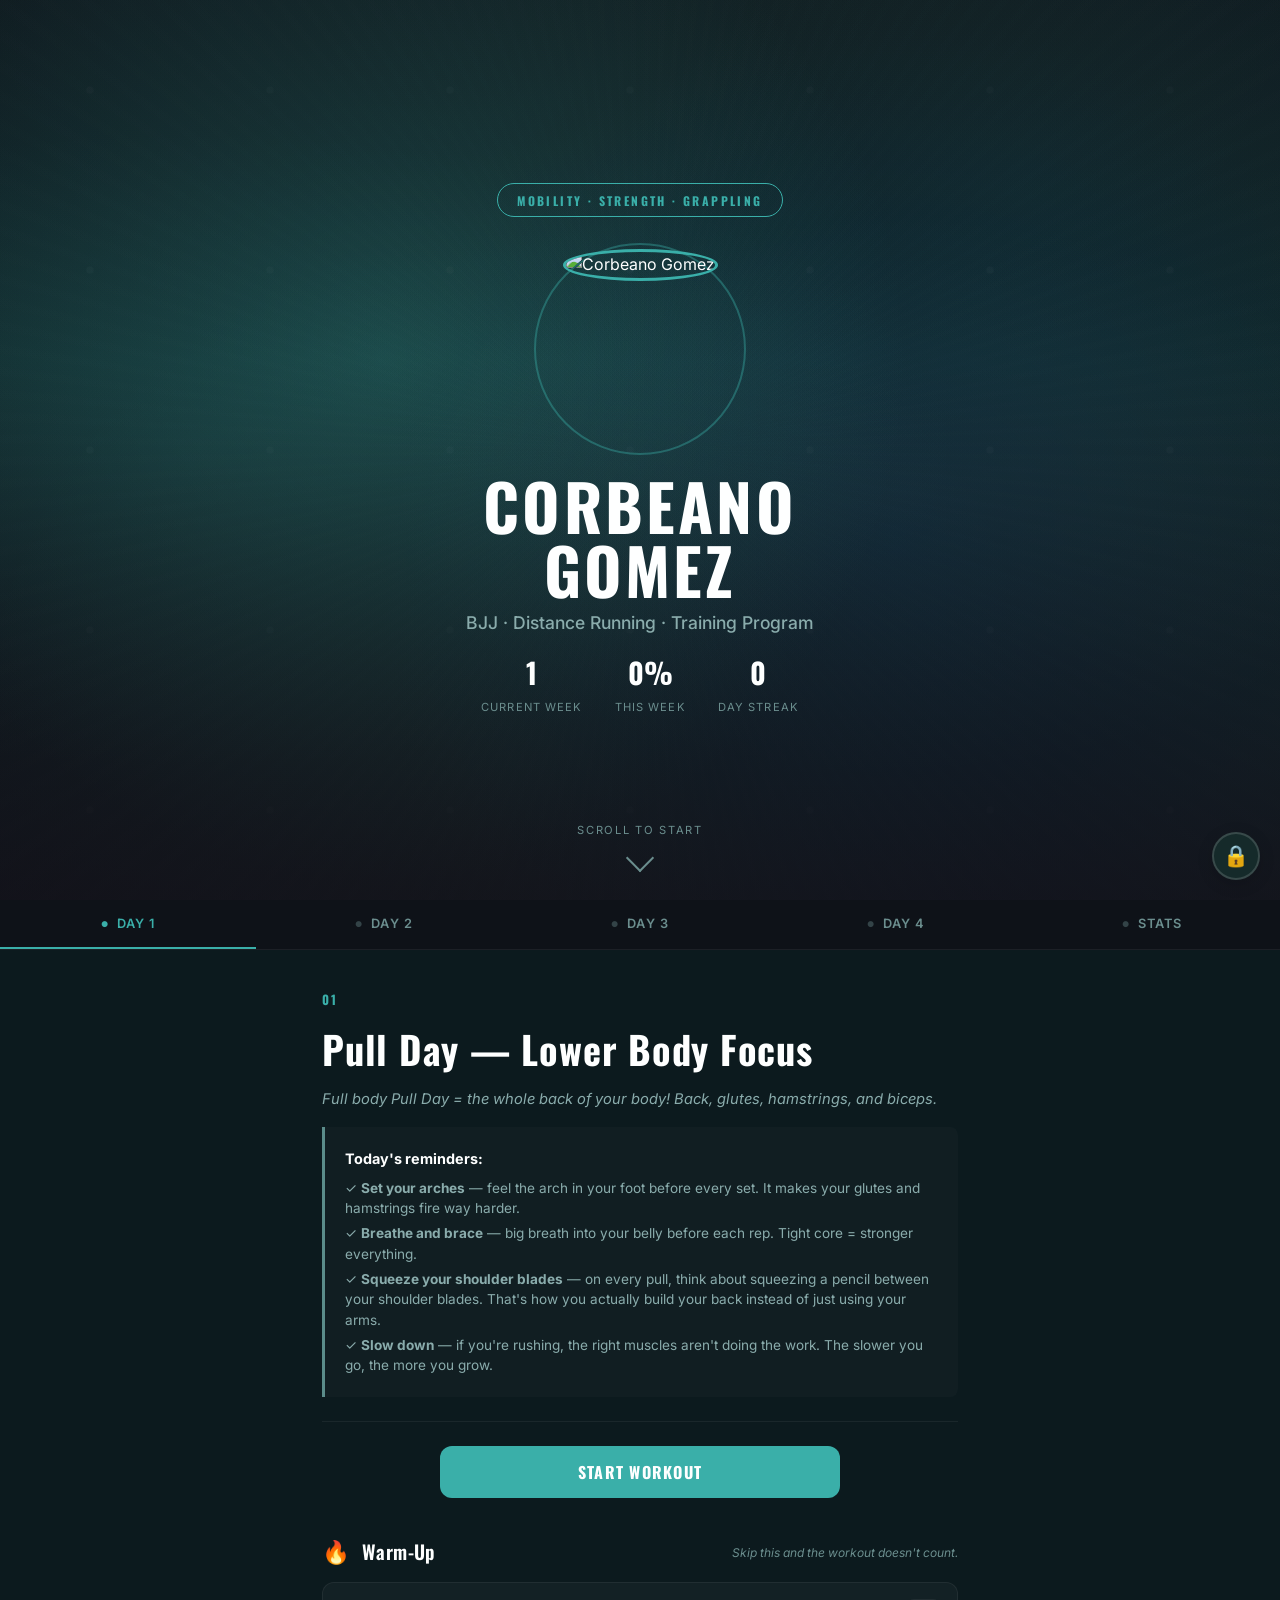
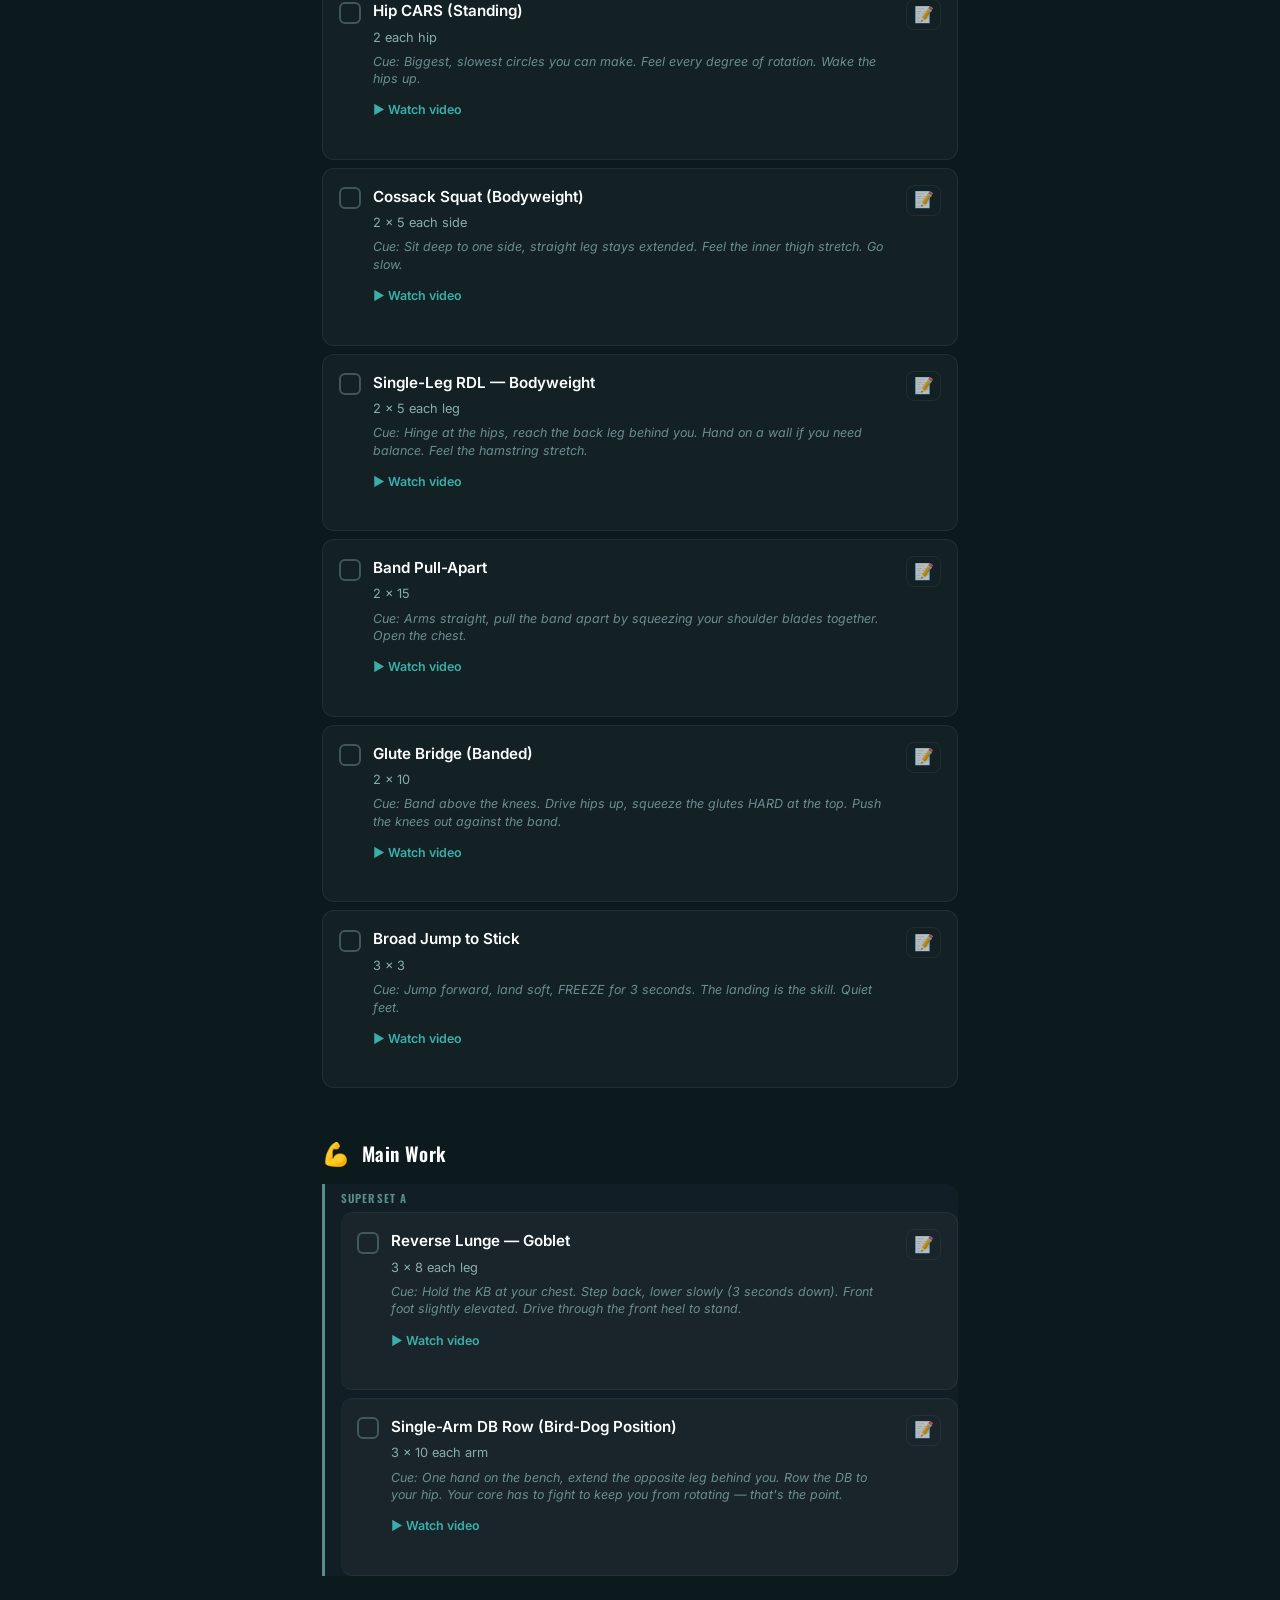
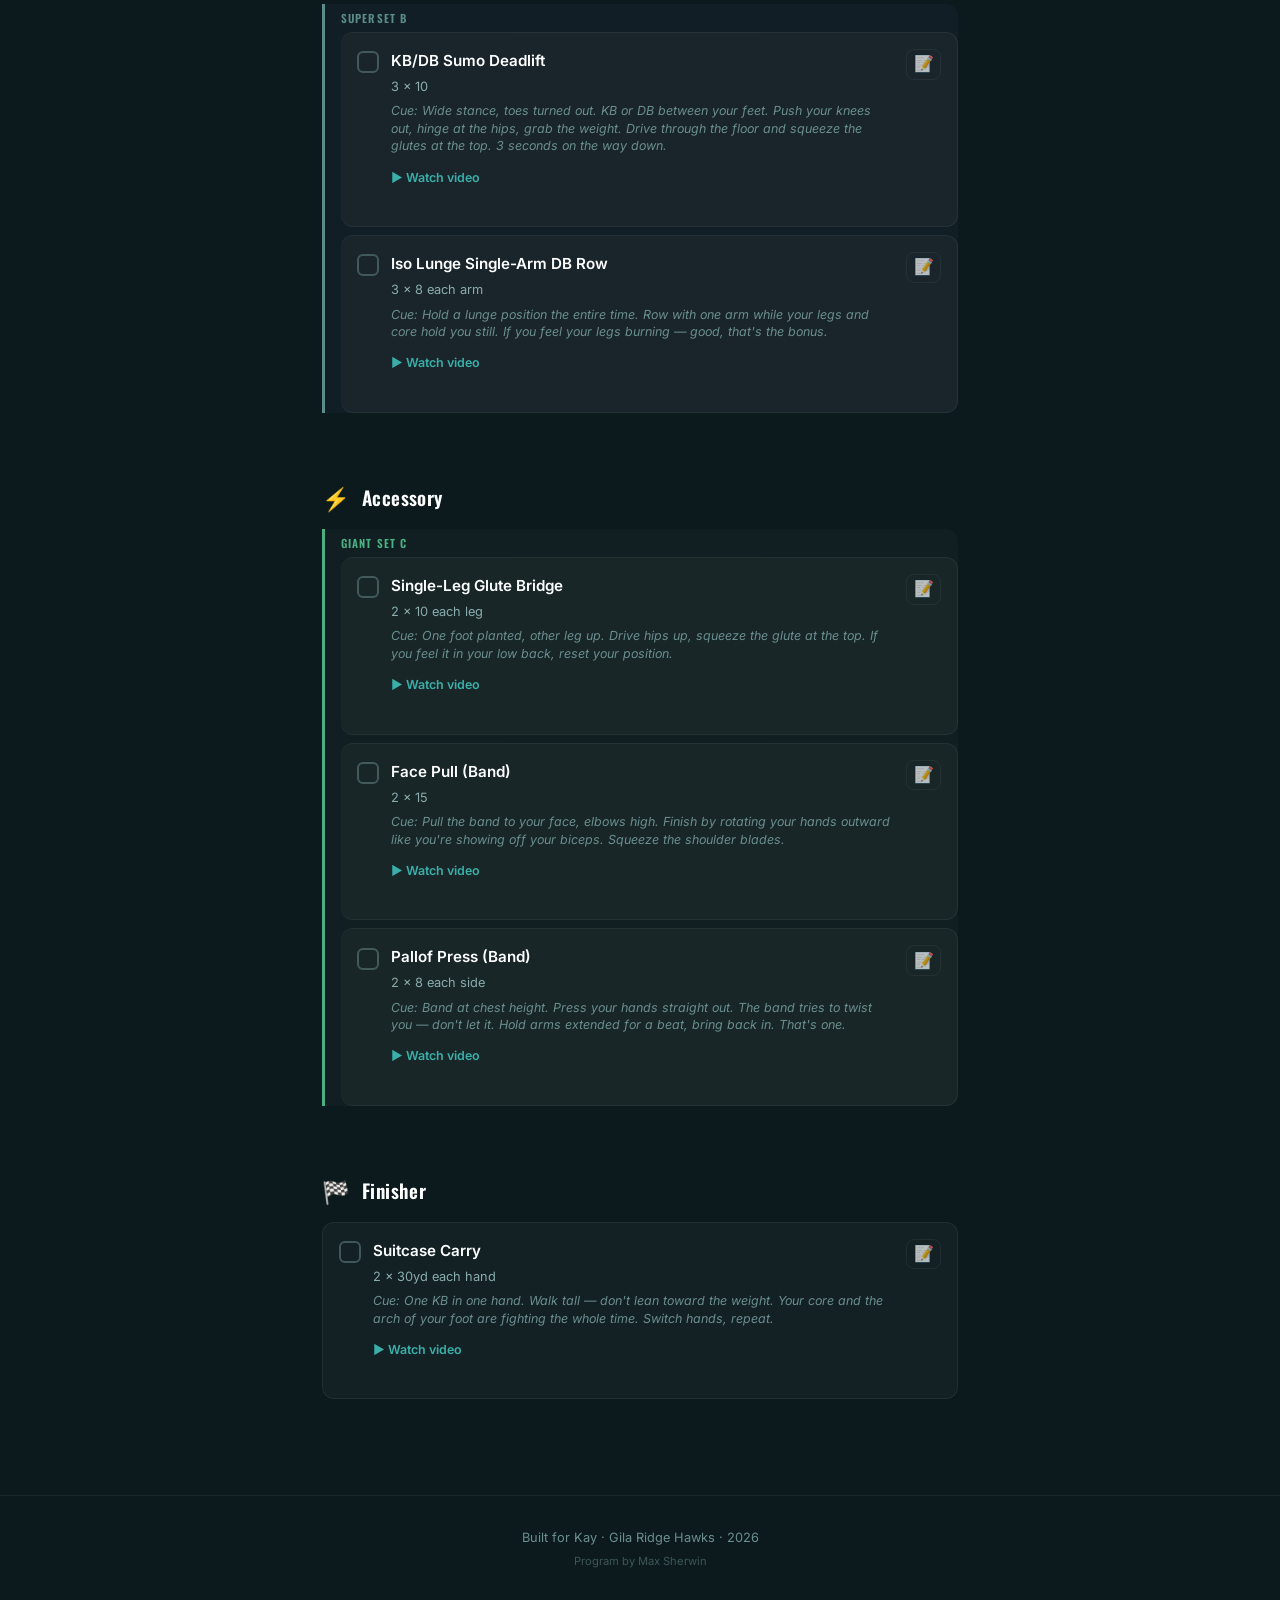
==== commit 55a3fb27: "Auto-update index.html" ====
--- a/projects/workout-beano/index.html
+++ b/projects/workout-beano/index.html
@@ -18,13 +18,13 @@
     </div>
     <div class="hero-overlay"></div>
     <div class="hero-content">
-      <div class="hero-badge">GILA RIDGE HIGH SCHOOL</div>
+      <div class="hero-badge">MOBILITY &middot; STRENGTH &middot; GRAPPLING</div>
       <div class="hero-photo">
-        <img src="KAY-Photo.jpg" alt="Kay" id="heroPhoto">
+        <img src="beano-photo.jpeg" alt="Corbeano Gomez" id="heroPhoto">
         <div class="hero-photo-ring"></div>
       </div>
-      <h1 class="hero-name">KAYLEIGH</h1>
-      <p class="hero-subtitle">Soccer &middot; Volleyball &middot; Gyatt &middot; Training Program</p>
+      <h1 class="hero-name">CORBEANO GOMEZ</h1>
+      <p class="hero-subtitle">BJJ &middot; Distance Running &middot; Training Program</p>
       <div class="hero-stats">
         <div class="stat">
           <span class="stat-value" id="weekNumber">1</span>
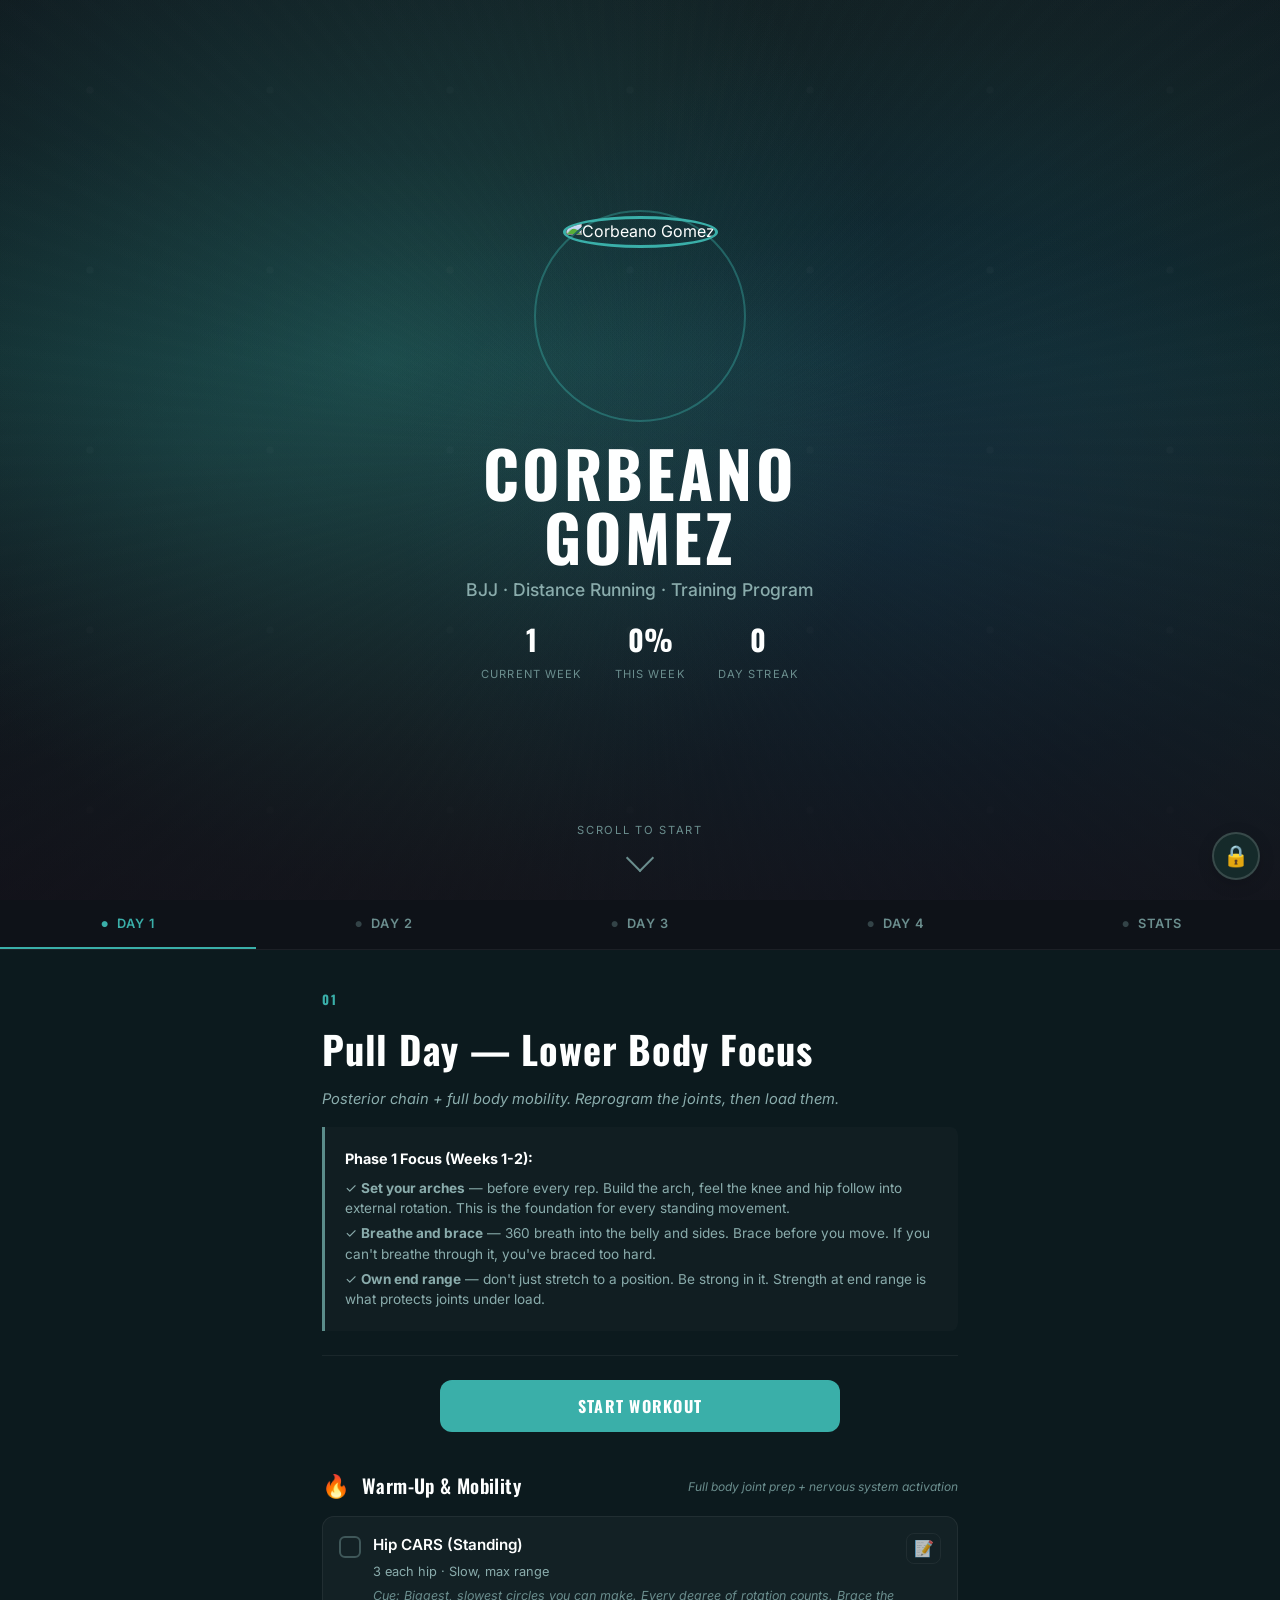
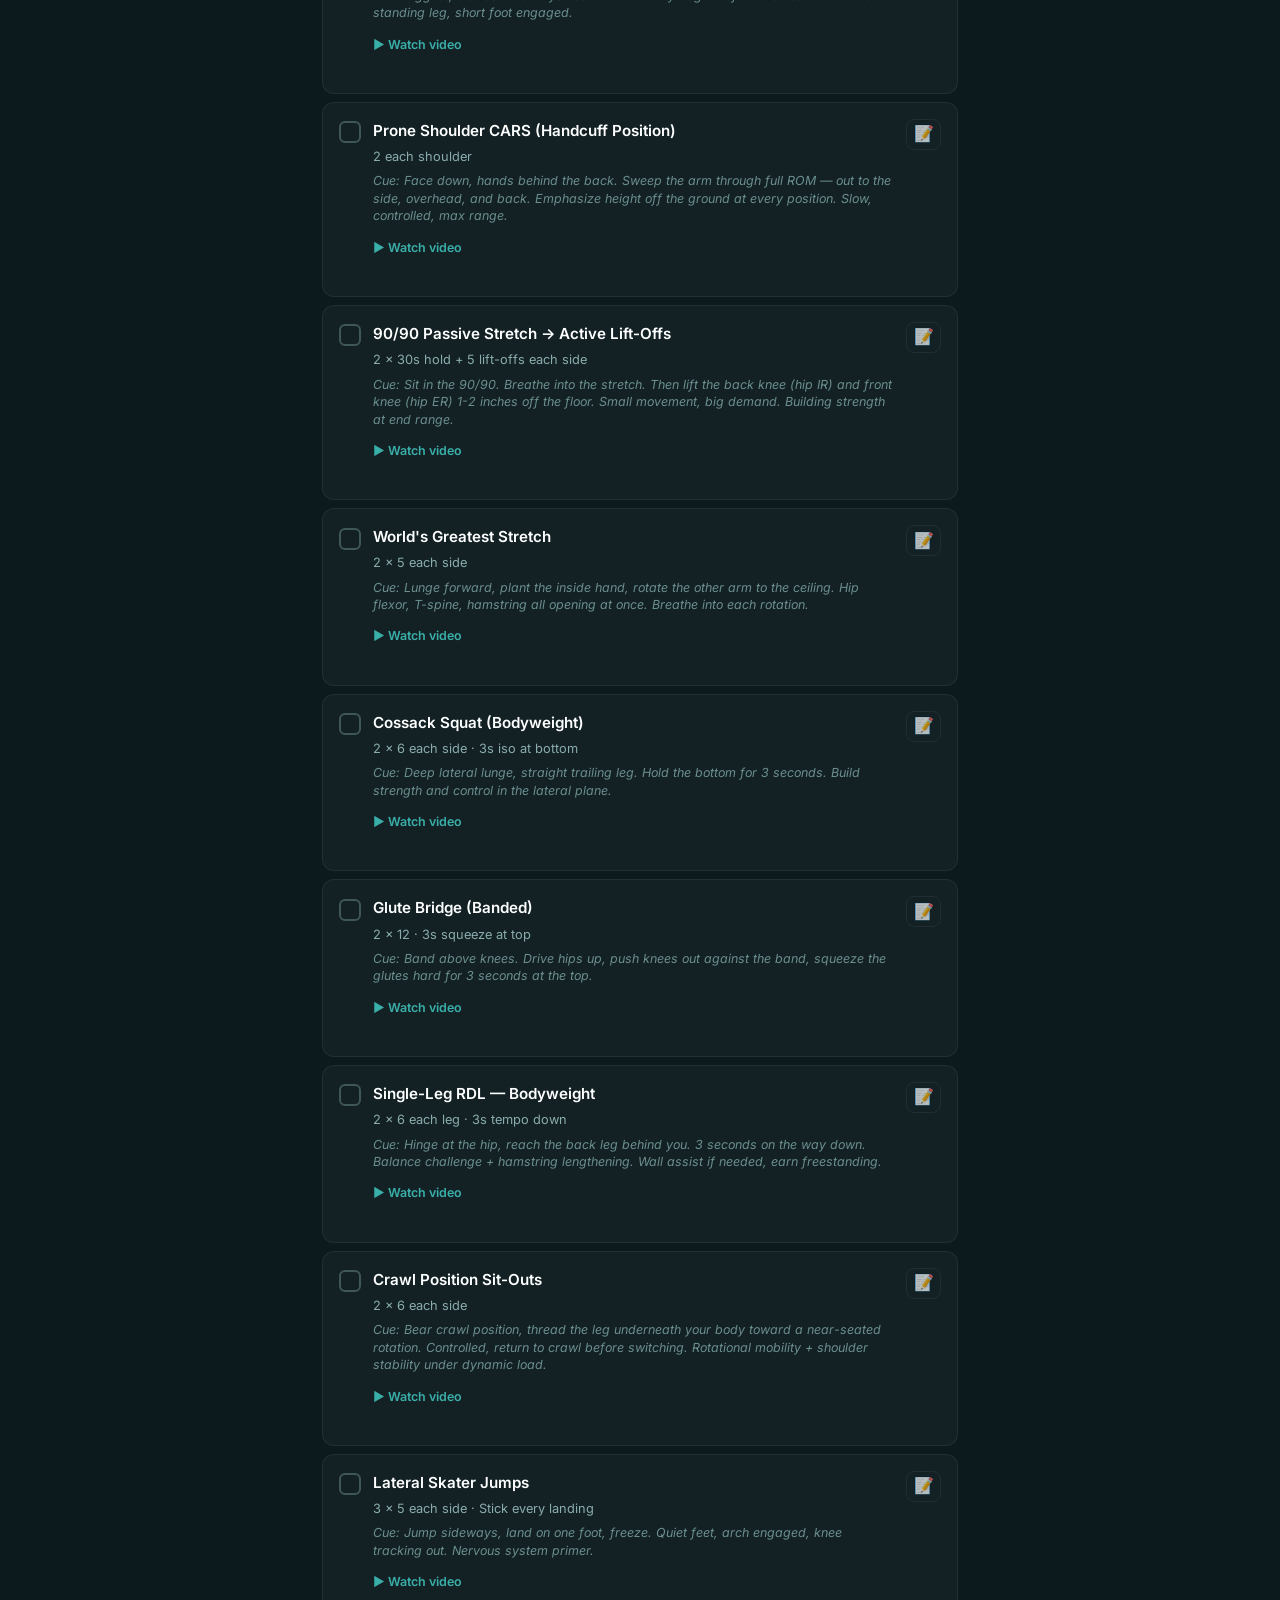
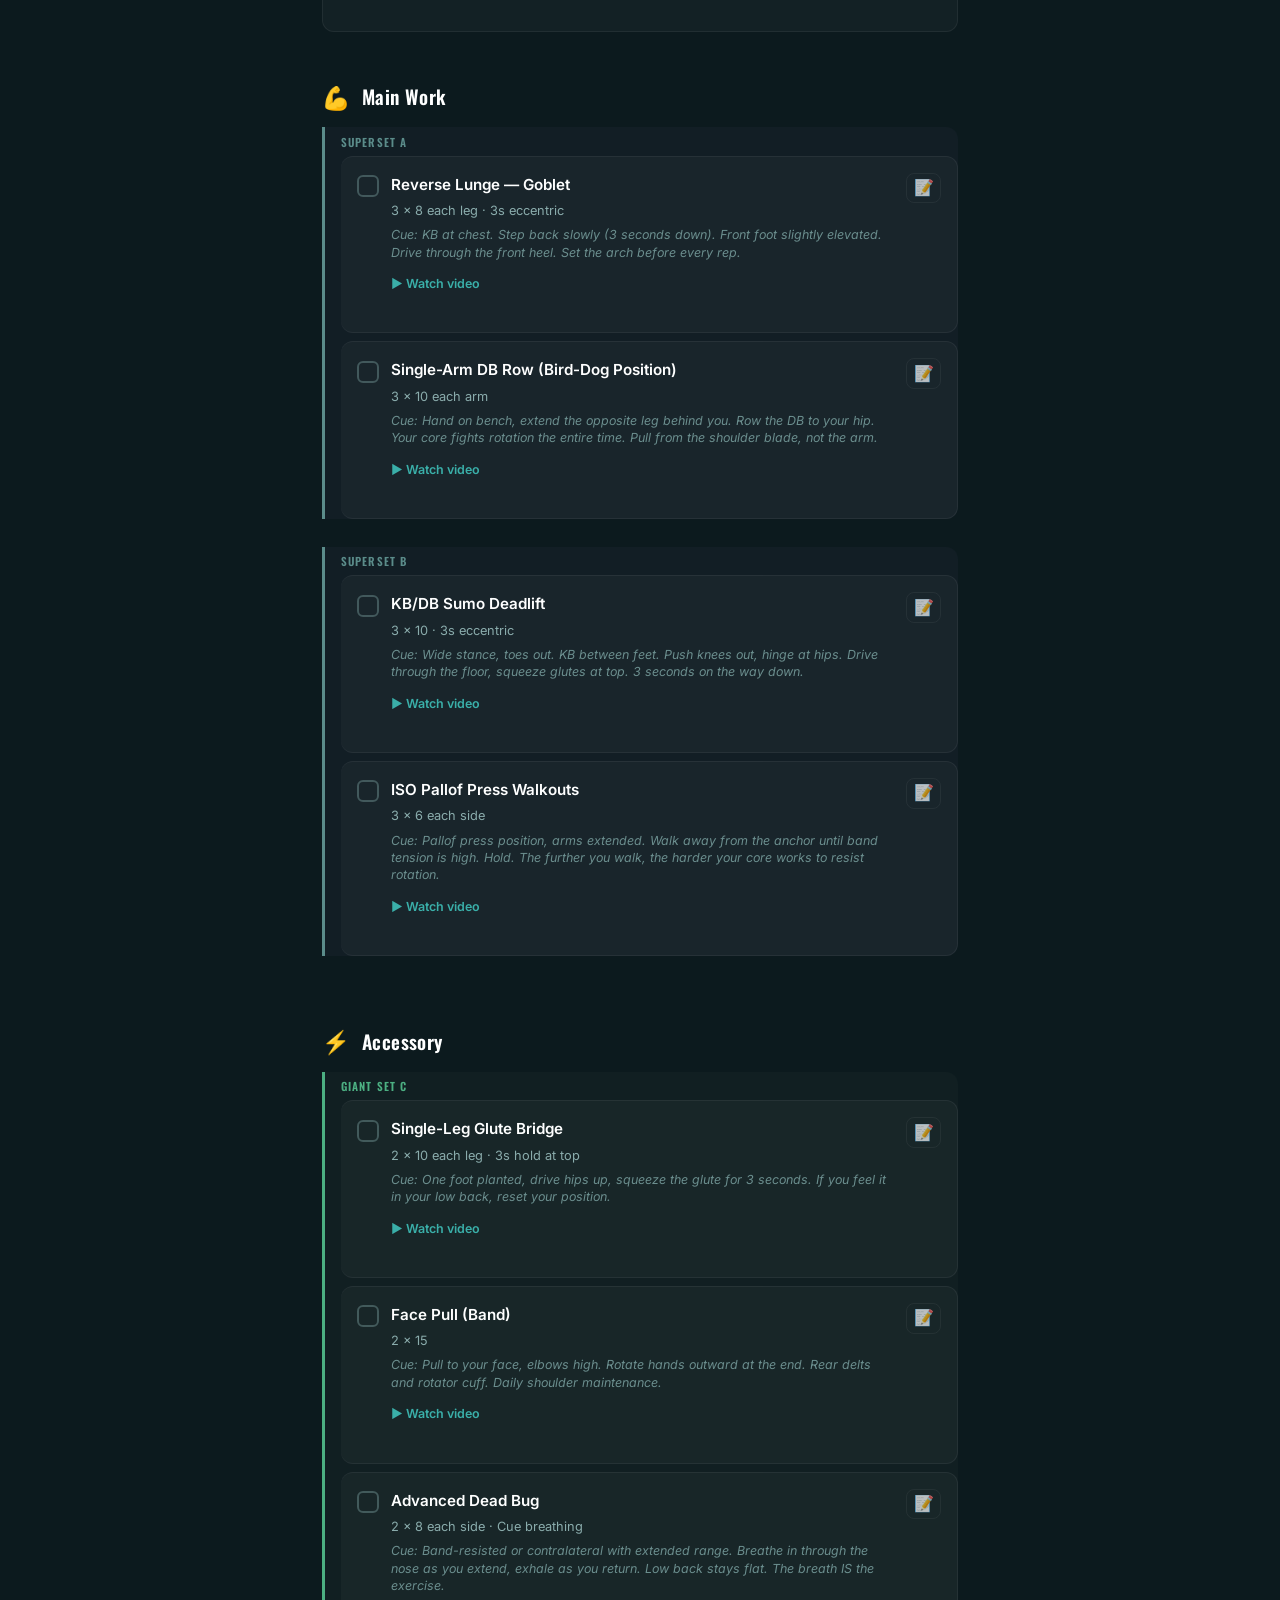
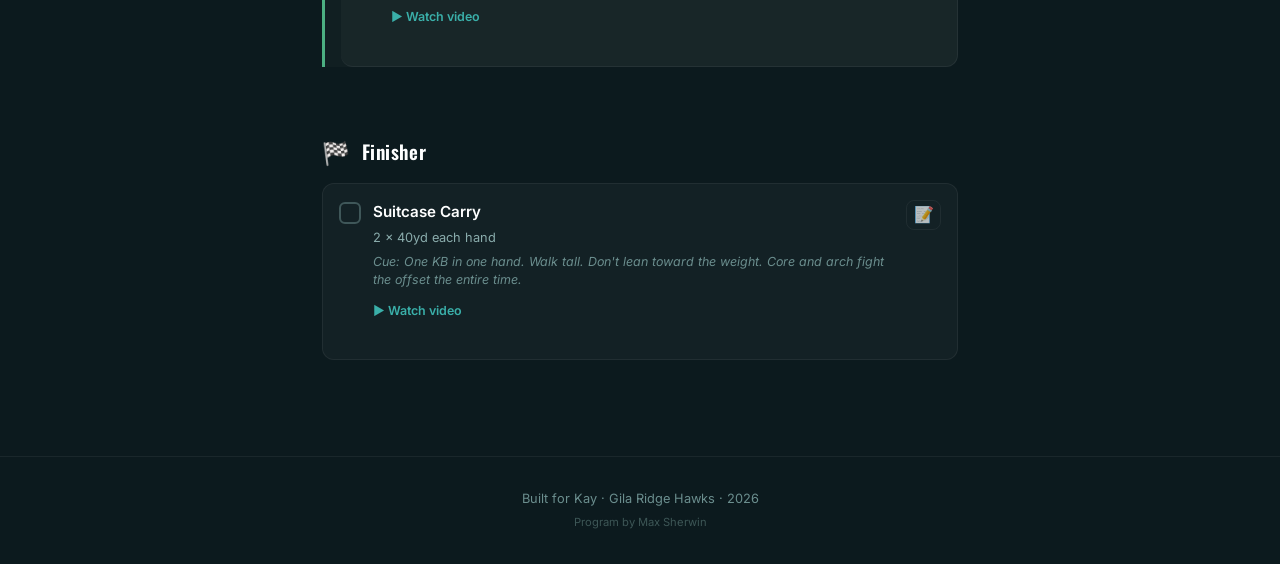
==== commit cec053f2: "Auto-update index.html" ====
--- a/projects/workout-beano/index.html
+++ b/projects/workout-beano/index.html
@@ -18,7 +18,6 @@
     </div>
     <div class="hero-overlay"></div>
     <div class="hero-content">
-      <div class="hero-badge">MOBILITY &middot; STRENGTH &middot; GRAPPLING</div>
       <div class="hero-photo">
         <img src="beano-photo.jpeg" alt="Corbeano Gomez" id="heroPhoto">
         <div class="hero-photo-ring"></div>
@@ -77,213 +76,218 @@
   <!-- ========== PROGRAM SECTIONS ========== -->
   <main class="program-content">
 
-    <!-- ========== DAY 1: FULL BODY PULL (Lower Body Bias) ========== -->
     <section class="program-section active" id="section-day1">
       <div class="section-header">
         <div class="section-number">01</div>
         <h2>Pull Day &mdash; Lower Body Focus</h2>
-        <p class="section-subtitle">Full body Pull Day = the whole back of your body! Back, glutes, hamstrings, and biceps.</p>
+        <p class="section-subtitle">Posterior chain + full body mobility. Reprogram the joints, then load them.</p>
         <div class="coaching-tips">
-          <p><strong>Today's reminders:</strong></p>
-          <p>&#10003; <strong>Set your arches</strong> &mdash; feel the arch in your foot before every set. It makes your glutes and hamstrings fire way harder.</p>
-          <p>&#10003; <strong>Breathe and brace</strong> &mdash; big breath into your belly before each rep. Tight core = stronger everything.</p>
-          <p>&#10003; <strong>Squeeze your shoulder blades</strong> &mdash; on every pull, think about squeezing a pencil between your shoulder blades. That's how you actually build your back instead of just using your arms.</p>
-          <p>&#10003; <strong>Slow down</strong> &mdash; if you're rushing, the right muscles aren't doing the work. The slower you go, the more you grow.</p>
+          <p><strong>Phase 1 Focus (Weeks 1-2):</strong></p>
+          <p>&#10003; <strong>Set your arches</strong> &mdash; before every rep. Build the arch, feel the knee and hip follow into external rotation. This is the foundation for every standing movement.</p>
+          <p>&#10003; <strong>Breathe and brace</strong> &mdash; 360 breath into the belly and sides. Brace before you move. If you can't breathe through it, you've braced too hard.</p>
+          <p>&#10003; <strong>Own end range</strong> &mdash; don't just stretch to a position. Be strong in it. Strength at end range is what protects joints under load.</p>
         </div>
       </div>
 
       <button class="start-workout-btn" data-day="day1">Start Workout</button>
-      <div class="workout-timer" id="timer-day1" style="display:none;">
-        <span class="timer-icon">&#9201;</span> <span class="timer-value">0:00</span>
-      </div>
-
-      <!-- WARM-UP -->
-      <div class="category-block">
-        <div class="category-title">
-          <span class="category-icon">&#128293;</span>
-          <h3>Warm-Up</h3>
-          <span class="category-note">Skip this and the workout doesn't count.</span>
-        </div>
+      <div class="workout-timer" id="timer-day1" style="display:none;"><span class="timer-icon">&#9201;</span> <span class="timer-value">0:00</span></div>
+
+      <div class="category-block">
+        <div class="category-title"><span class="category-icon">&#128293;</span><h3>Warm-Up &amp; Mobility</h3><span class="category-note">Full body joint prep + nervous system activation</span></div>
         <div class="exercise-list">
           <div class="exercise-card" data-id="d1-w1">
             <div class="exercise-check"><input type="checkbox" id="d1-w1-check"><label for="d1-w1-check" class="checkmark"></label></div>
             <div class="exercise-info">
               <h4>Hip CARS (Standing)</h4>
-              <p class="exercise-details">2 each hip</p>
-              <p class="exercise-cue">Cue: Biggest, slowest circles you can make. Feel every degree of rotation. Wake the hips up.</p>
-              <a href="https://youtube.com/shorts/Yvg9tbm980A?si=559ERRHn8T0BBHq2" class="video-link" target="_blank" rel="noopener noreferrer">&#9654; Watch video</a>
+              <p class="exercise-details">3 each hip &middot; Slow, max range</p>
+              <p class="exercise-cue">Cue: Biggest, slowest circles you can make. Every degree of rotation counts. Brace the standing leg, short foot engaged.</p>
+              <a href="https://youtube.com/shorts/zSKaNK4FYho?si=OYXrg9T6r_KLGDgl" class="video-link" target="_blank" rel="noopener noreferrer">&#9654; Watch video</a>
             </div>
             <button class="exercise-note-btn" title="Add note">&#128221;</button>
           </div>
           <div class="exercise-card" data-id="d1-w2">
             <div class="exercise-check"><input type="checkbox" id="d1-w2-check"><label for="d1-w2-check" class="checkmark"></label></div>
             <div class="exercise-info">
-              <h4>Cossack Squat (Bodyweight)</h4>
-              <p class="exercise-details">2 &times; 5 each side</p>
-              <p class="exercise-cue">Cue: Sit deep to one side, straight leg stays extended. Feel the inner thigh stretch. Go slow.</p>
-              <a href="https://youtube.com/shorts/TR4GN3rLuQ8?si=QWz_qMiKKSxwgWkV" class="video-link" target="_blank" rel="noopener noreferrer">&#9654; Watch video</a>
+              <h4>Prone Shoulder CARS (Handcuff Position)</h4>
+              <p class="exercise-details">2 each shoulder</p>
+              <p class="exercise-cue">Cue: Face down, hands behind the back. Sweep the arm through full ROM &mdash; out to the side, overhead, and back. Emphasize height off the ground at every position. Slow, controlled, max range.</p>
+              <a href="https://youtube.com/shorts/-8MolSOs0Ys?si=XFFbK4o2ixQhbqFy" class="video-link" target="_blank" rel="noopener noreferrer">&#9654; Watch video</a>
             </div>
             <button class="exercise-note-btn" title="Add note">&#128221;</button>
           </div>
           <div class="exercise-card" data-id="d1-w3">
             <div class="exercise-check"><input type="checkbox" id="d1-w3-check"><label for="d1-w3-check" class="checkmark"></label></div>
             <div class="exercise-info">
-              <h4>Single-Leg RDL &mdash; Bodyweight</h4>
-              <p class="exercise-details">2 &times; 5 each leg</p>
-              <p class="exercise-cue">Cue: Hinge at the hips, reach the back leg behind you. Hand on a wall if you need balance. Feel the hamstring stretch.</p>
-              <a href="https://youtube.com/shorts/s32cCgmRV3I?si=ZNnL0yhseKmFRMAd" class="video-link" target="_blank" rel="noopener noreferrer">&#9654; Watch video</a>
+              <h4>90/90 Passive Stretch &rarr; Active Lift-Offs</h4>
+              <p class="exercise-details">2 &times; 30s hold + 5 lift-offs each side</p>
+              <p class="exercise-cue">Cue: Sit in the 90/90. Breathe into the stretch. Then lift the back knee (hip IR) and front knee (hip ER) 1-2 inches off the floor. Small movement, big demand. Building strength at end range.</p>
+              <a href="https://youtube.com/shorts/y_6i7nGHAio?si=0qSbEI3ml7MFiVn_" class="video-link" target="_blank" rel="noopener noreferrer">&#9654; Watch video</a>
             </div>
             <button class="exercise-note-btn" title="Add note">&#128221;</button>
           </div>
           <div class="exercise-card" data-id="d1-w4">
             <div class="exercise-check"><input type="checkbox" id="d1-w4-check"><label for="d1-w4-check" class="checkmark"></label></div>
             <div class="exercise-info">
-              <h4>Band Pull-Apart</h4>
-              <p class="exercise-details">2 &times; 15</p>
-              <p class="exercise-cue">Cue: Arms straight, pull the band apart by squeezing your shoulder blades together. Open the chest.</p>
-              <a href="https://youtube.com/shorts/EBXD9orJyBQ?si=tjgpdUUQO12mjOd1" class="video-link" target="_blank" rel="noopener noreferrer">&#9654; Watch video</a>
+              <h4>World&#39;s Greatest Stretch</h4>
+              <p class="exercise-details">2 &times; 5 each side</p>
+              <p class="exercise-cue">Cue: Lunge forward, plant the inside hand, rotate the other arm to the ceiling. Hip flexor, T-spine, hamstring all opening at once. Breathe into each rotation.</p>
+              <a href="https://youtube.com/shorts/BtlDLVmlBb4?si=qg-VGHTqoeoprpEz" class="video-link" target="_blank" rel="noopener noreferrer">&#9654; Watch video</a>
             </div>
             <button class="exercise-note-btn" title="Add note">&#128221;</button>
           </div>
           <div class="exercise-card" data-id="d1-w5">
             <div class="exercise-check"><input type="checkbox" id="d1-w5-check"><label for="d1-w5-check" class="checkmark"></label></div>
             <div class="exercise-info">
-              <h4>Glute Bridge (Banded)</h4>
-              <p class="exercise-details">2 &times; 10</p>
-              <p class="exercise-cue">Cue: Band above the knees. Drive hips up, squeeze the glutes HARD at the top. Push the knees out against the band.</p>
-              <a href="https://youtube.com/shorts/L9kD8sEL-js?si=iFQZBPnyIBo0j-Fj" class="video-link" target="_blank" rel="noopener noreferrer">&#9654; Watch video</a>
+              <h4>Cossack Squat (Bodyweight)</h4>
+              <p class="exercise-details">2 &times; 6 each side &middot; 3s iso at bottom</p>
+              <p class="exercise-cue">Cue: Deep lateral lunge, straight trailing leg. Hold the bottom for 3 seconds. Build strength and control in the lateral plane.</p>
+              <a href="https://youtube.com/shorts/TR4GN3rLuQ8?si=QWz_qMiKKSxwgWkV" class="video-link" target="_blank" rel="noopener noreferrer">&#9654; Watch video</a>
             </div>
             <button class="exercise-note-btn" title="Add note">&#128221;</button>
           </div>
           <div class="exercise-card" data-id="d1-w6">
             <div class="exercise-check"><input type="checkbox" id="d1-w6-check"><label for="d1-w6-check" class="checkmark"></label></div>
             <div class="exercise-info">
-              <h4>Broad Jump to Stick</h4>
-              <p class="exercise-details">3 &times; 3</p>
-              <p class="exercise-cue">Cue: Jump forward, land soft, FREEZE for 3 seconds. The landing is the skill. Quiet feet.</p>
-              <a href="https://youtube.com/shorts/lMRZLjhdQ7Y?si=YozA_z0eQ4oq6C0z" class="video-link" target="_blank" rel="noopener noreferrer">&#9654; Watch video</a>
-            </div>
-            <button class="exercise-note-btn" title="Add note">&#128221;</button>
-          </div>
-        </div>
-      </div>
-
-      <!-- MAIN WORK -->
-      <div class="category-block">
-        <div class="category-title">
-          <span class="category-icon">&#128170;</span>
-          <h3>Main Work</h3>
-        </div>
-        <div class="exercise-list">
-          <!-- SUPERSET A -->
+              <h4>Glute Bridge (Banded)</h4>
+              <p class="exercise-details">2 &times; 12 &middot; 3s squeeze at top</p>
+              <p class="exercise-cue">Cue: Band above knees. Drive hips up, push knees out against the band, squeeze the glutes hard for 3 seconds at the top.</p>
+              <a href="https://youtube.com/shorts/L9kD8sEL-js?si=iFQZBPnyIBo0j-Fj" class="video-link" target="_blank" rel="noopener noreferrer">&#9654; Watch video</a>
+            </div>
+            <button class="exercise-note-btn" title="Add note">&#128221;</button>
+          </div>
+          <div class="exercise-card" data-id="d1-w7">
+            <div class="exercise-check"><input type="checkbox" id="d1-w7-check"><label for="d1-w7-check" class="checkmark"></label></div>
+            <div class="exercise-info">
+              <h4>Single-Leg RDL &mdash; Bodyweight</h4>
+              <p class="exercise-details">2 &times; 6 each leg &middot; 3s tempo down</p>
+              <p class="exercise-cue">Cue: Hinge at the hip, reach the back leg behind you. 3 seconds on the way down. Balance challenge + hamstring lengthening. Wall assist if needed, earn freestanding.</p>
+              <a href="https://youtube.com/shorts/s32cCgmRV3I?si=ZNnL0yhseKmFRMAd" class="video-link" target="_blank" rel="noopener noreferrer">&#9654; Watch video</a>
+            </div>
+            <button class="exercise-note-btn" title="Add note">&#128221;</button>
+          </div>
+          <div class="exercise-card" data-id="d1-w8">
+            <div class="exercise-check"><input type="checkbox" id="d1-w8-check"><label for="d1-w8-check" class="checkmark"></label></div>
+            <div class="exercise-info">
+              <h4>Crawl Position Sit-Outs</h4>
+              <p class="exercise-details">2 &times; 6 each side</p>
+              <p class="exercise-cue">Cue: Bear crawl position, thread the leg underneath your body toward a near-seated rotation. Controlled, return to crawl before switching. Rotational mobility + shoulder stability under dynamic load.</p>
+              <a href="https://youtube.com/shorts/1psHWkBOHfM?si=M3huE-0OMxbdv7m1" class="video-link" target="_blank" rel="noopener noreferrer">&#9654; Watch video</a>
+            </div>
+            <button class="exercise-note-btn" title="Add note">&#128221;</button>
+          </div>
+          <div class="exercise-card" data-id="d1-w9">
+            <div class="exercise-check"><input type="checkbox" id="d1-w9-check"><label for="d1-w9-check" class="checkmark"></label></div>
+            <div class="exercise-info">
+              <h4>Lateral Skater Jumps</h4>
+              <p class="exercise-details">3 &times; 5 each side &middot; Stick every landing</p>
+              <p class="exercise-cue">Cue: Jump sideways, land on one foot, freeze. Quiet feet, arch engaged, knee tracking out. Nervous system primer.</p>
+              <a href="https://youtube.com/shorts/IkGOdk2VDJw?si=mRVX_jiccW28VOSb" class="video-link" target="_blank" rel="noopener noreferrer">&#9654; Watch video</a>
+            </div>
+            <button class="exercise-note-btn" title="Add note">&#128221;</button>
+          </div>
+        </div>
+      </div>
+
+      <div class="category-block">
+        <div class="category-title"><span class="category-icon">&#128170;</span><h3>Main Work</h3></div>
+        <div class="exercise-list">
           <div class="superset-group" data-group="A">
             <div class="superset-label">Superset A</div>
-            <div class="exercise-card" data-id="d1-a1">
-              <div class="exercise-check"><input type="checkbox" id="d1-a1-check"><label for="d1-a1-check" class="checkmark"></label></div>
-              <div class="exercise-info">
-                <h4>Reverse Lunge &mdash; Goblet</h4>
-                <p class="exercise-details">3 &times; 8 each leg</p>
-                <p class="exercise-cue">Cue: Hold the KB at your chest. Step back, lower slowly (3 seconds down). Front foot slightly elevated. Drive through the front heel to stand.</p>
-                <a href="https://youtube.com/shorts/iaXnGoWZ-MA?si=ngsiU_6dGnjO4XXl" class="video-link" target="_blank" rel="noopener noreferrer">&#9654; Watch video</a>
-              </div>
-              <button class="exercise-note-btn" title="Add note">&#128221;</button>
-            </div>
-            <div class="exercise-card" data-id="d1-a2">
-              <div class="exercise-check"><input type="checkbox" id="d1-a2-check"><label for="d1-a2-check" class="checkmark"></label></div>
-              <div class="exercise-info">
-                <h4>Single-Arm DB Row (Bird-Dog Position)</h4>
-                <p class="exercise-details">3 &times; 10 each arm</p>
-                <p class="exercise-cue">Cue: One hand on the bench, extend the opposite leg behind you. Row the DB to your hip. Your core has to fight to keep you from rotating &mdash; that's the point.</p>
-                <a href="https://youtube.com/shorts/njnGtfSfIqg?si=3h3h-Kr9o0cIqT-0" class="video-link" target="_blank" rel="noopener noreferrer">&#9654; Watch video</a>
-              </div>
-              <button class="exercise-note-btn" title="Add note">&#128221;</button>
-            </div>
-          </div>
-
-          <!-- SUPERSET B -->
+          <div class="exercise-card" data-id="d1-a1">
+            <div class="exercise-check"><input type="checkbox" id="d1-a1-check"><label for="d1-a1-check" class="checkmark"></label></div>
+            <div class="exercise-info">
+              <h4>Reverse Lunge &mdash; Goblet</h4>
+              <p class="exercise-details">3 &times; 8 each leg &middot; 3s eccentric</p>
+              <p class="exercise-cue">Cue: KB at chest. Step back slowly (3 seconds down). Front foot slightly elevated. Drive through the front heel. Set the arch before every rep.</p>
+              <a href="https://youtube.com/shorts/iaXnGoWZ-MA?si=ngsiU_6dGnjO4XXl" class="video-link" target="_blank" rel="noopener noreferrer">&#9654; Watch video</a>
+            </div>
+            <button class="exercise-note-btn" title="Add note">&#128221;</button>
+          </div>
+          <div class="exercise-card" data-id="d1-a2">
+            <div class="exercise-check"><input type="checkbox" id="d1-a2-check"><label for="d1-a2-check" class="checkmark"></label></div>
+            <div class="exercise-info">
+              <h4>Single-Arm DB Row (Bird-Dog Position)</h4>
+              <p class="exercise-details">3 &times; 10 each arm</p>
+              <p class="exercise-cue">Cue: Hand on bench, extend the opposite leg behind you. Row the DB to your hip. Your core fights rotation the entire time. Pull from the shoulder blade, not the arm.</p>
+              <a href="https://youtube.com/shorts/njnGtfSfIqg?si=3h3h-Kr9o0cIqT-0" class="video-link" target="_blank" rel="noopener noreferrer">&#9654; Watch video</a>
+            </div>
+            <button class="exercise-note-btn" title="Add note">&#128221;</button>
+          </div>
+          </div>
           <div class="superset-group" data-group="B">
             <div class="superset-label">Superset B</div>
-            <div class="exercise-card" data-id="d1-b1">
-              <div class="exercise-check"><input type="checkbox" id="d1-b1-check"><label for="d1-b1-check" class="checkmark"></label></div>
-              <div class="exercise-info">
-                <h4>KB/DB Sumo Deadlift</h4>
-                <p class="exercise-details">3 &times; 10</p>
-                <p class="exercise-cue">Cue: Wide stance, toes turned out. KB or DB between your feet. Push your knees out, hinge at the hips, grab the weight. Drive through the floor and squeeze the glutes at the top. 3 seconds on the way down.</p>
-                <a href="https://youtube.com/shorts/I7q_EPywprs?si=NAh4eLQJUOHGGfv3" class="video-link" target="_blank" rel="noopener noreferrer">&#9654; Watch video</a>
-              </div>
-              <button class="exercise-note-btn" title="Add note">&#128221;</button>
-            </div>
-            <div class="exercise-card" data-id="d1-b2">
-              <div class="exercise-check"><input type="checkbox" id="d1-b2-check"><label for="d1-b2-check" class="checkmark"></label></div>
-              <div class="exercise-info">
-                <h4>Iso Lunge Single-Arm DB Row</h4>
-                <p class="exercise-details">3 &times; 8 each arm</p>
-                <p class="exercise-cue">Cue: Hold a lunge position the entire time. Row with one arm while your legs and core hold you still. If you feel your legs burning &mdash; good, that's the bonus.</p>
-                <a href="https://youtube.com/shorts/rZgmOQqpn6Y?si=nxhuV34EBOXgmNu_" class="video-link" target="_blank" rel="noopener noreferrer">&#9654; Watch video</a>
-              </div>
-              <button class="exercise-note-btn" title="Add note">&#128221;</button>
-            </div>
-          </div>
-        </div>
-      </div>
-
-      <!-- ACCESSORY -->
-      <div class="category-block">
-        <div class="category-title">
-          <span class="category-icon">&#9889;</span>
-          <h3>Accessory</h3>
-        </div>
-        <div class="exercise-list">
-          <!-- GIANT SET C -->
+          <div class="exercise-card" data-id="d1-b1">
+            <div class="exercise-check"><input type="checkbox" id="d1-b1-check"><label for="d1-b1-check" class="checkmark"></label></div>
+            <div class="exercise-info">
+              <h4>KB/DB Sumo Deadlift</h4>
+              <p class="exercise-details">3 &times; 10 &middot; 3s eccentric</p>
+              <p class="exercise-cue">Cue: Wide stance, toes out. KB between feet. Push knees out, hinge at hips. Drive through the floor, squeeze glutes at top. 3 seconds on the way down.</p>
+              <a href="https://youtube.com/shorts/I7q_EPywprs?si=NAh4eLQJUOHGGfv3" class="video-link" target="_blank" rel="noopener noreferrer">&#9654; Watch video</a>
+            </div>
+            <button class="exercise-note-btn" title="Add note">&#128221;</button>
+          </div>
+          <div class="exercise-card" data-id="d1-b2">
+            <div class="exercise-check"><input type="checkbox" id="d1-b2-check"><label for="d1-b2-check" class="checkmark"></label></div>
+            <div class="exercise-info">
+              <h4>ISO Pallof Press Walkouts</h4>
+              <p class="exercise-details">3 &times; 6 each side</p>
+              <p class="exercise-cue">Cue: Pallof press position, arms extended. Walk away from the anchor until band tension is high. Hold. The further you walk, the harder your core works to resist rotation.</p>
+              <a href="https://youtube.com/shorts/W7pHDQYeWXY?si=3HtknBu4FXcLvtvV" class="video-link" target="_blank" rel="noopener noreferrer">&#9654; Watch video</a>
+            </div>
+            <button class="exercise-note-btn" title="Add note">&#128221;</button>
+          </div>
+          </div>
+        </div>
+      </div>
+
+      <div class="category-block">
+        <div class="category-title"><span class="category-icon">&#9889;</span><h3>Accessory</h3></div>
+        <div class="exercise-list">
           <div class="superset-group giant" data-group="C">
             <div class="superset-label">Giant Set C</div>
-            <div class="exercise-card" data-id="d1-c1">
-              <div class="exercise-check"><input type="checkbox" id="d1-c1-check"><label for="d1-c1-check" class="checkmark"></label></div>
-              <div class="exercise-info">
-                <h4>Single-Leg Glute Bridge</h4>
-                <p class="exercise-details">2 &times; 10 each leg</p>
-                <p class="exercise-cue">Cue: One foot planted, other leg up. Drive hips up, squeeze the glute at the top. If you feel it in your low back, reset your position.</p>
-                <a href="https://youtube.com/shorts/L9kD8sEL-js?si=iFQZBPnyIBo0j-Fj" class="video-link" target="_blank" rel="noopener noreferrer">&#9654; Watch video</a>
-              </div>
-              <button class="exercise-note-btn" title="Add note">&#128221;</button>
-            </div>
-            <div class="exercise-card" data-id="d1-c2">
-              <div class="exercise-check"><input type="checkbox" id="d1-c2-check"><label for="d1-c2-check" class="checkmark"></label></div>
-              <div class="exercise-info">
-                <h4>Face Pull (Band)</h4>
-                <p class="exercise-details">2 &times; 15</p>
-                <p class="exercise-cue">Cue: Pull the band to your face, elbows high. Finish by rotating your hands outward like you're showing off your biceps. Squeeze the shoulder blades.</p>
-                <a href="https://youtube.com/shorts/ZAnCd0fUg2s?si=NDEs_GC7DBlt1F-O" class="video-link" target="_blank" rel="noopener noreferrer">&#9654; Watch video</a>
-              </div>
-              <button class="exercise-note-btn" title="Add note">&#128221;</button>
-            </div>
-            <div class="exercise-card" data-id="d1-c3">
-              <div class="exercise-check"><input type="checkbox" id="d1-c3-check"><label for="d1-c3-check" class="checkmark"></label></div>
-              <div class="exercise-info">
-                <h4>Pallof Press (Band)</h4>
-                <p class="exercise-details">2 &times; 8 each side</p>
-                <p class="exercise-cue">Cue: Band at chest height. Press your hands straight out. The band tries to twist you &mdash; don't let it. Hold arms extended for a beat, bring back in. That's one.</p>
-                <a href="https://youtube.com/shorts/knoBudRYK8E?si=fAnDNey9nwMAmZPM" class="video-link" target="_blank" rel="noopener noreferrer">&#9654; Watch video</a>
-              </div>
-              <button class="exercise-note-btn" title="Add note">&#128221;</button>
-            </div>
-          </div>
-        </div>
-      </div>
-
-      <!-- FINISHER -->
-      <div class="category-block">
-        <div class="category-title">
-          <span class="category-icon">&#127937;</span>
-          <h3>Finisher</h3>
-        </div>
+          <div class="exercise-card" data-id="d1-c1">
+            <div class="exercise-check"><input type="checkbox" id="d1-c1-check"><label for="d1-c1-check" class="checkmark"></label></div>
+            <div class="exercise-info">
+              <h4>Single-Leg Glute Bridge</h4>
+              <p class="exercise-details">2 &times; 10 each leg &middot; 3s hold at top</p>
+              <p class="exercise-cue">Cue: One foot planted, drive hips up, squeeze the glute for 3 seconds. If you feel it in your low back, reset your position.</p>
+              <a href="https://youtube.com/shorts/L9kD8sEL-js?si=iFQZBPnyIBo0j-Fj" class="video-link" target="_blank" rel="noopener noreferrer">&#9654; Watch video</a>
+            </div>
+            <button class="exercise-note-btn" title="Add note">&#128221;</button>
+          </div>
+          <div class="exercise-card" data-id="d1-c2">
+            <div class="exercise-check"><input type="checkbox" id="d1-c2-check"><label for="d1-c2-check" class="checkmark"></label></div>
+            <div class="exercise-info">
+              <h4>Face Pull (Band)</h4>
+              <p class="exercise-details">2 &times; 15</p>
+              <p class="exercise-cue">Cue: Pull to your face, elbows high. Rotate hands outward at the end. Rear delts and rotator cuff. Daily shoulder maintenance.</p>
+              <a href="https://youtube.com/shorts/ZAnCd0fUg2s?si=NDEs_GC7DBlt1F-O" class="video-link" target="_blank" rel="noopener noreferrer">&#9654; Watch video</a>
+            </div>
+            <button class="exercise-note-btn" title="Add note">&#128221;</button>
+          </div>
+          <div class="exercise-card" data-id="d1-c3">
+            <div class="exercise-check"><input type="checkbox" id="d1-c3-check"><label for="d1-c3-check" class="checkmark"></label></div>
+            <div class="exercise-info">
+              <h4>Advanced Dead Bug</h4>
+              <p class="exercise-details">2 &times; 8 each side &middot; Cue breathing</p>
+              <p class="exercise-cue">Cue: Band-resisted or contralateral with extended range. Breathe in through the nose as you extend, exhale as you return. Low back stays flat. The breath IS the exercise.</p>
+              <a href="https://youtube.com/shorts/iW_CtYtzbeU?si=CF1vAlh-TcLm4pyt" class="video-link" target="_blank" rel="noopener noreferrer">&#9654; Watch video</a>
+            </div>
+            <button class="exercise-note-btn" title="Add note">&#128221;</button>
+          </div>
+          </div>
+        </div>
+      </div>
+
+      <div class="category-block">
+        <div class="category-title"><span class="category-icon">&#127937;</span><h3>Finisher</h3></div>
         <div class="exercise-list">
           <div class="exercise-card" data-id="d1-f1">
             <div class="exercise-check"><input type="checkbox" id="d1-f1-check"><label for="d1-f1-check" class="checkmark"></label></div>
             <div class="exercise-info">
               <h4>Suitcase Carry</h4>
-              <p class="exercise-details">2 &times; 30yd each hand</p>
-              <p class="exercise-cue">Cue: One KB in one hand. Walk tall &mdash; don't lean toward the weight. Your core and the arch of your foot are fighting the whole time. Switch hands, repeat.</p>
+              <p class="exercise-details">2 &times; 40yd each hand</p>
+              <p class="exercise-cue">Cue: One KB in one hand. Walk tall. Don&#39;t lean toward the weight. Core and arch fight the offset the entire time.</p>
               <a href="https://youtube.com/shorts/hGib77xYs7M?si=b7RfPl9FW-WbUnrs" class="video-link" target="_blank" rel="noopener noreferrer">&#9654; Watch video</a>
             </div>
             <button class="exercise-note-btn" title="Add note">&#128221;</button>
@@ -294,210 +298,239 @@
       <button class="finish-workout-btn" data-day="day1" style="display:none;">Finish Workout</button>
     </section>
 
-    <!-- ========== DAY 2: FULL BODY PUSH (Upper Body Bias) ========== -->
     <section class="program-section" id="section-day2">
       <div class="section-header">
         <div class="section-number">02</div>
         <h2>Push Day &mdash; Upper Body Focus</h2>
-        <p class="section-subtitle">Full body Push Day = chest, shoulders, triceps, and core-loaded legs.</p>
+        <p class="section-subtitle">Pressing strength + deep mobility work. Shoulders, hips, ankles, and core all get attention.</p>
         <div class="coaching-tips">
-          <p><strong>Today's reminders:</strong></p>
-          <p>&#10003; <strong>Set your arches</strong> &mdash; even on pressing days, your feet are your foundation. Arch set = more power from the ground up.</p>
-          <p>&#10003; <strong>Breathe and brace</strong> &mdash; exhale as you push. The core drives the press &mdash; not just your arms.</p>
-          <p>&#10003; <strong>Pack your shoulders</strong> &mdash; before every press, pull your shoulder blades down and back. This protects the shoulder joint AND makes the right muscles do the work.</p>
-          <p>&#10003; <strong>Control the weight down</strong> &mdash; the lowering part is where your muscles actually grow. Don't just drop it &mdash; own it.</p>
+          <p><strong>Phase 1 Focus (Weeks 1-2):</strong></p>
+          <p>&#10003; <strong>Set your arches</strong> &mdash; even on pressing days. Feet are your connection to the ground.</p>
+          <p>&#10003; <strong>Pack your shoulders</strong> &mdash; before every press, pull shoulder blades down and back. This is the position that protects the shoulder under load.</p>
+          <p>&#10003; <strong>Breathe and brace</strong> &mdash; exhale as you push. The core drives the press, not just the arms.</p>
         </div>
       </div>
 
       <button class="start-workout-btn" data-day="day2">Start Workout</button>
-      <div class="workout-timer" id="timer-day2" style="display:none;">
-        <span class="timer-icon">&#9201;</span> <span class="timer-value">0:00</span>
-      </div>
-
-      <!-- WARM-UP -->
-      <div class="category-block">
-        <div class="category-title">
-          <span class="category-icon">&#128293;</span>
-          <h3>Warm-Up</h3>
-          <span class="category-note">Prime the shoulders and core before pressing.</span>
-        </div>
+      <div class="workout-timer" id="timer-day2" style="display:none;"><span class="timer-icon">&#9201;</span> <span class="timer-value">0:00</span></div>
+
+      <div class="category-block">
+        <div class="category-title"><span class="category-icon">&#128293;</span><h3>Warm-Up &amp; Mobility</h3><span class="category-note">Shoulders, hips, ankles, and end-range work</span></div>
         <div class="exercise-list">
           <div class="exercise-card" data-id="d2-w1">
             <div class="exercise-check"><input type="checkbox" id="d2-w1-check"><label for="d2-w1-check" class="checkmark"></label></div>
             <div class="exercise-info">
-              <h4>Ankle CARS</h4>
-              <p class="exercise-details">2 each ankle</p>
-              <p class="exercise-cue">Cue: Full circles in both directions. Slow and controlled. Feel every position in the rotation.</p>
-              <a href="https://youtube.com/shorts/UVtCSGJmGEY?si=2pdA_UhG4F35gi2s" class="video-link" target="_blank" rel="noopener noreferrer">&#9654; Watch video</a>
+              <h4>Shoulder CARS (Standing)</h4>
+              <p class="exercise-details">3 each shoulder &middot; Slow, full range</p>
+              <p class="exercise-cue">Cue: Full circumduction. Biggest circle you can make without compensating at the torso. Own every degree.</p>
+              <a href="https://youtube.com/shorts/F87CnjvWKpc?si=5UVa8nZ_GG_ztTBM" class="video-link" target="_blank" rel="noopener noreferrer">&#9654; Watch video</a>
             </div>
             <button class="exercise-note-btn" title="Add note">&#128221;</button>
           </div>
           <div class="exercise-card" data-id="d2-w2">
             <div class="exercise-check"><input type="checkbox" id="d2-w2-check"><label for="d2-w2-check" class="checkmark"></label></div>
             <div class="exercise-info">
-              <h4>Push-Up to Downward Dog</h4>
-              <p class="exercise-details">2 &times; 5</p>
-              <p class="exercise-cue">Cue: Do a push-up, then press your hips up into a pike stretch. Feel the hamstrings and shoulders open. Come back down, repeat.</p>
-              <a href="https://youtube.com/shorts/yMf7U__dTVM?si=GZ-d3aq9ZEq1Gy0e" class="video-link" target="_blank" rel="noopener noreferrer">&#9654; Watch video</a>
+              <h4>Supine 90/90 Hip Shifts</h4>
+              <p class="exercise-details">2 &times; 8 each side</p>
+              <p class="exercise-cue">Cue: On your back, knees up. Slowly shift both knees to one side, shoulders pinned. Feel the low back decompress and obliques control the movement.</p>
+              <a href="https://youtu.be/c0Ec3Gn5BHI?si=2Lh9HaoCpoNynedx" class="video-link" target="_blank" rel="noopener noreferrer">&#9654; Watch video</a>
             </div>
             <button class="exercise-note-btn" title="Add note">&#128221;</button>
           </div>
           <div class="exercise-card" data-id="d2-w3">
             <div class="exercise-check"><input type="checkbox" id="d2-w3-check"><label for="d2-w3-check" class="checkmark"></label></div>
             <div class="exercise-info">
-              <h4>Split Squat (Iso Hold)</h4>
-              <p class="exercise-details">2 &times; 20s each leg</p>
-              <p class="exercise-cue">Cue: Hold the bottom of the split squat. Feel the stretch in the back hip flexor. Tall chest, ribs down.</p>
-              <a href="https://youtube.com/shorts/X5RfG8u8oQU?si=G1M6MdmBYHkt79_q" class="video-link" target="_blank" rel="noopener noreferrer">&#9654; Watch video</a>
+              <h4>Scapula Push-Ups</h4>
+              <p class="exercise-details">2 &times; 12</p>
+              <p class="exercise-cue">Cue: Push-up position, arms locked. Let chest sink between shoulder blades (retraction), then push the ground away (protraction). No elbow bend. Pure scapular movement.</p>
+              <a href="https://youtube.com/shorts/SBPRhZI2RkI?si=jYqPemAlQq_8AVhD" class="video-link" target="_blank" rel="noopener noreferrer">&#9654; Watch video</a>
             </div>
             <button class="exercise-note-btn" title="Add note">&#128221;</button>
           </div>
           <div class="exercise-card" data-id="d2-w4">
             <div class="exercise-check"><input type="checkbox" id="d2-w4-check"><label for="d2-w4-check" class="checkmark"></label></div>
             <div class="exercise-info">
-              <h4>Dead Bug</h4>
-              <p class="exercise-details">2 &times; 8 each side</p>
-              <p class="exercise-cue">Cue: Low back glued to the floor. Extend opposite arm and leg slowly. The moment your back lifts, stop. Breathe through it.</p>
-              <a href="https://youtube.com/shorts/ZKZU7T2llwA?si=Z_H4tivd3WpApD25" class="video-link" target="_blank" rel="noopener noreferrer">&#9654; Watch video</a>
+              <h4>Bear Crawl (Forward / Backward)</h4>
+              <p class="exercise-details">2 &times; 20yd each direction</p>
+              <p class="exercise-cue">Cue: Knees 1 inch off ground. Opposite hand and foot move together. Slow and controlled. Forward then reverse. Nasal breathing only &mdash; if you have to mouth-breathe, slow down.</p>
+              <a href="https://youtube.com/shorts/aVhdFy9gL-g?si=KNrSsT6zZdyEdtPG" class="video-link" target="_blank" rel="noopener noreferrer">&#9654; Watch video</a>
             </div>
             <button class="exercise-note-btn" title="Add note">&#128221;</button>
           </div>
           <div class="exercise-card" data-id="d2-w5">
             <div class="exercise-check"><input type="checkbox" id="d2-w5-check"><label for="d2-w5-check" class="checkmark"></label></div>
             <div class="exercise-info">
-              <h4>Scapula Push-Ups</h4>
-              <p class="exercise-details">2 &times; 10</p>
-              <p class="exercise-cue">Cue: Push-up position, arms locked. Let your chest sink between your shoulder blades, then push the ground away. No elbow bend. Feel the muscles on the side of your ribs.</p>
-              <a href="https://youtube.com/shorts/SBPRhZI2RkI?si=jYqPemAlQq_8AVhD" class="video-link" target="_blank" rel="noopener noreferrer">&#9654; Watch video</a>
+              <h4>90/90 Lift-Off (Hip IR/ER End-Range)</h4>
+              <p class="exercise-details">2 &times; 5 each side &middot; 5s hold</p>
+              <p class="exercise-cue">Cue: In the 90/90, lift back knee (IR) then front knee (ER). Hold each 5 seconds. Active strength at the very end of your hip range.</p>
+              <a href="https://youtube.com/shorts/uCpBCLUZu1A?si=7mtmLXPTW4Gj3-cH" class="video-link" target="_blank" rel="noopener noreferrer">&#9654; Watch video</a>
             </div>
             <button class="exercise-note-btn" title="Add note">&#128221;</button>
           </div>
           <div class="exercise-card" data-id="d2-w6">
             <div class="exercise-check"><input type="checkbox" id="d2-w6-check"><label for="d2-w6-check" class="checkmark"></label></div>
             <div class="exercise-info">
-              <h4>Lateral Skater Jumps</h4>
-              <p class="exercise-details">3 &times; 5 each side</p>
-              <p class="exercise-cue">Cue: Jump sideways, land on one foot, STICK IT. Hold 2 seconds. Light and quick. Quiet landing.</p>
-              <a href="https://youtube.com/shorts/IkGOdk2VDJw?si=mRVX_jiccW28VOSb" class="video-link" target="_blank" rel="noopener noreferrer">&#9654; Watch video</a>
-            </div>
-            <button class="exercise-note-btn" title="Add note">&#128221;</button>
-          </div>
-        </div>
-      </div>
-
-      <!-- MAIN WORK -->
-      <div class="category-block">
-        <div class="category-title">
-          <span class="category-icon">&#128170;</span>
-          <h3>Main Work</h3>
-        </div>
+              <h4>Deep Squat Soleus Calf Raises</h4>
+              <p class="exercise-details">2 &times; 10</p>
+              <p class="exercise-cue">Cue: Sit into a deep squat, feet flat. Drive up onto the balls of your feet, then press heels back down. Chest tall, ribs down. Achilles and soleus reprogramming.</p>
+              <a href="https://youtube.com/shorts/kzEqPq5-gEY?si=sdOq7BxGkIMnMAYN" class="video-link" target="_blank" rel="noopener noreferrer">&#9654; Watch video</a>
+            </div>
+            <button class="exercise-note-btn" title="Add note">&#128221;</button>
+          </div>
+          <div class="exercise-card" data-id="d2-w7">
+            <div class="exercise-check"><input type="checkbox" id="d2-w7-check"><label for="d2-w7-check" class="checkmark"></label></div>
+            <div class="exercise-info">
+              <h4>Skater Squat (Iso Hold)</h4>
+              <p class="exercise-details">2 &times; 15s each leg</p>
+              <p class="exercise-cue">Cue: Rear knee hovers or taps a pad. Hold the bottom position. Heel elevated variation or flat foot. VMO and balance demand.</p>
+              <a href="https://youtube.com/shorts/kUdjkvVVkWc?si=KD2-JEYbI4K0lmXI" class="video-link" target="_blank" rel="noopener noreferrer">&#9654; Watch video</a>
+            </div>
+            <button class="exercise-note-btn" title="Add note">&#128221;</button>
+          </div>
+          <div class="exercise-card" data-id="d2-w8">
+            <div class="exercise-check"><input type="checkbox" id="d2-w8-check"><label for="d2-w8-check" class="checkmark"></label></div>
+            <div class="exercise-info">
+              <h4>Face Pull with External Rotation</h4>
+              <p class="exercise-details">2 &times; 15</p>
+              <p class="exercise-cue">Cue: Pull to face, elbows high. Finish by rotating hands outward. External rotation at the top is what makes this a rotator cuff exercise, not just a rear delt exercise.</p>
+              <a href="https://youtube.com/shorts/I41wK3wTZlo?si=urvSIU6HlCJ_J7_t" class="video-link" target="_blank" rel="noopener noreferrer">&#9654; Watch video</a>
+            </div>
+            <button class="exercise-note-btn" title="Add note">&#128221;</button>
+          </div>
+          <div class="exercise-card" data-id="d2-w9">
+            <div class="exercise-check"><input type="checkbox" id="d2-w9-check"><label for="d2-w9-check" class="checkmark"></label></div>
+            <div class="exercise-info">
+              <h4>Band Pull-Apart</h4>
+              <p class="exercise-details">2 &times; 20</p>
+              <p class="exercise-cue">Cue: Arms straight, pull band apart by squeezing shoulder blades together. Open the chest, fire the rear delts. High reps, light resistance.</p>
+              <a href="https://youtube.com/shorts/EBXD9orJyBQ?si=tjgpdUUQO12mjOd1" class="video-link" target="_blank" rel="noopener noreferrer">&#9654; Watch video</a>
+            </div>
+            <button class="exercise-note-btn" title="Add note">&#128221;</button>
+          </div>
+          <div class="exercise-card" data-id="d2-w10">
+            <div class="exercise-check"><input type="checkbox" id="d2-w10-check"><label for="d2-w10-check" class="checkmark"></label></div>
+            <div class="exercise-info">
+              <h4>Sissy Squat (Iso Hold)</h4>
+              <p class="exercise-details">2 &times; 15s</p>
+              <p class="exercise-cue">Cue: Lean back from the knees, hold the position. Assisted with band or wall if needed. Extreme quad lengthening and knee resilience. Don&#39;t go to max range yet &mdash; build into it.</p>
+              <a href="https://youtube.com/shorts/wX_SBQInZcs?si=bU0grSVZgByU4xxB" class="video-link" target="_blank" rel="noopener noreferrer">&#9654; Watch video</a>
+            </div>
+            <button class="exercise-note-btn" title="Add note">&#128221;</button>
+          </div>
+          <div class="exercise-card" data-id="d2-w11">
+            <div class="exercise-check"><input type="checkbox" id="d2-w11-check"><label for="d2-w11-check" class="checkmark"></label></div>
+            <div class="exercise-info">
+              <h4>Broad Jump to Stick</h4>
+              <p class="exercise-details">3 &times; 3 &middot; Stick 3s</p>
+              <p class="exercise-cue">Cue: Jump forward, land soft, freeze 3 seconds. The landing is the test. Quiet feet, arch engaged.</p>
+              <a href="https://youtube.com/shorts/lMRZLjhdQ7Y?si=YozA_z0eQ4oq6C0z" class="video-link" target="_blank" rel="noopener noreferrer">&#9654; Watch video</a>
+            </div>
+            <button class="exercise-note-btn" title="Add note">&#128221;</button>
+          </div>
+        </div>
+      </div>
+
+      <div class="category-block">
+        <div class="category-title"><span class="category-icon">&#128170;</span><h3>Main Work</h3></div>
         <div class="exercise-list">
           <div class="superset-group" data-group="A">
             <div class="superset-label">Superset A</div>
-            <div class="exercise-card" data-id="d2-a1">
-              <div class="exercise-check"><input type="checkbox" id="d2-a1-check"><label for="d2-a1-check" class="checkmark"></label></div>
-              <div class="exercise-info">
-                <h4>DB Bench Press</h4>
-                <p class="exercise-details">3 &times; 10</p>
-                <p class="exercise-cue">Cue: Control down for 3 seconds, press up with control. Shoulder blades squeezed together the whole time. Don't bounce at the bottom.</p>
-              <a href="https://youtube.com/shorts/mTaiQemkEpU?si=Na0UNQQsGqyTCytg" class="video-link" target="_blank" rel="noopener noreferrer">&#9654; Watch video</a>
-              </div>
-              <button class="exercise-note-btn" title="Add note">&#128221;</button>
-            </div>
-            <div class="exercise-card" data-id="d2-a2">
-              <div class="exercise-check"><input type="checkbox" id="d2-a2-check"><label for="d2-a2-check" class="checkmark"></label></div>
-              <div class="exercise-info">
-                <h4>Step-Up (Offset &mdash; Single DB)</h4>
-                <p class="exercise-details">3 &times; 8 each leg</p>
-                <p class="exercise-cue">Cue: One DB in one hand (suitcase hold). Step up, drive through the top foot to full hip extension. Your core is fighting the offset &mdash; stay tall, don't lean.</p>
+          <div class="exercise-card" data-id="d2-a1">
+            <div class="exercise-check"><input type="checkbox" id="d2-a1-check"><label for="d2-a1-check" class="checkmark"></label></div>
+            <div class="exercise-info">
+              <h4>Push-Up (Tempo)</h4>
+              <p class="exercise-details">3 &times; 10 &middot; 4s down, 1s up</p>
+              <p class="exercise-cue">Cue: 4 seconds down, 1 second up. Core locked the entire time. If your low back sags, the set is over. Quality over quantity.</p>
+              <a href="https://youtube.com/shorts/4Bc1tPaYkOo?si=f-56wu1CyeKq-Ywh" class="video-link" target="_blank" rel="noopener noreferrer">&#9654; Watch video</a>
+            </div>
+            <button class="exercise-note-btn" title="Add note">&#128221;</button>
+          </div>
+          <div class="exercise-card" data-id="d2-a2">
+            <div class="exercise-check"><input type="checkbox" id="d2-a2-check"><label for="d2-a2-check" class="checkmark"></label></div>
+            <div class="exercise-info">
+              <h4>Step-Up (Offset &mdash; Single DB)</h4>
+              <p class="exercise-details">3 &times; 8 each leg</p>
+              <p class="exercise-cue">Cue: One DB suitcase hold. Step up, drive to full hip extension. The offset forces your core to fight lateral flexion. Stay tall.</p>
               <a href="https://youtube.com/shorts/vN21nlymWUU?si=dVlZwQ4C15Bw8Rcw" class="video-link" target="_blank" rel="noopener noreferrer">&#9654; Watch video</a>
-              </div>
-              <button class="exercise-note-btn" title="Add note">&#128221;</button>
-            </div>
+            </div>
+            <button class="exercise-note-btn" title="Add note">&#128221;</button>
+          </div>
           </div>
           <div class="superset-group" data-group="B">
             <div class="superset-label">Superset B</div>
-            <div class="exercise-card" data-id="d2-b1">
-              <div class="exercise-check"><input type="checkbox" id="d2-b1-check"><label for="d2-b1-check" class="checkmark"></label></div>
-              <div class="exercise-info">
-                <h4>Half-Kneeling DB Press</h4>
-                <p class="exercise-details">3 &times; 8 each arm</p>
-                <p class="exercise-cue">Cue: One knee down, same-side arm presses. Core stays locked &mdash; no leaning, no arching. The press starts from the brace.</p>
+          <div class="exercise-card" data-id="d2-b1">
+            <div class="exercise-check"><input type="checkbox" id="d2-b1-check"><label for="d2-b1-check" class="checkmark"></label></div>
+            <div class="exercise-info">
+              <h4>Half-Kneeling DB Press</h4>
+              <p class="exercise-details">3 &times; 8 each arm</p>
+              <p class="exercise-cue">Cue: One knee down, same-side arm presses. Core stays locked. No arching, no leaning. The press starts from the brace.</p>
               <a href="https://youtube.com/shorts/gd5UrdxVn6Q?si=u6_wl-ZrmmGjiLzE" class="video-link" target="_blank" rel="noopener noreferrer">&#9654; Watch video</a>
-              </div>
-              <button class="exercise-note-btn" title="Add note">&#128221;</button>
-            </div>
-            <div class="exercise-card" data-id="d2-b2">
-              <div class="exercise-check"><input type="checkbox" id="d2-b2-check"><label for="d2-b2-check" class="checkmark"></label></div>
-              <div class="exercise-info">
-                <h4>Walking Lunge (Hands Overhead)</h4>
-                <p class="exercise-details">3 &times; 8 each leg</p>
-                <p class="exercise-cue">Cue: Bodyweight, hands locked straight overhead. Every step your core has to fight to keep the ribs down while the arms stay up. That's the core work.</p>
-              <a href="https://youtube.com/shorts/Agmpy7Pj1Nw?si=3dPB0eZstxC2GWNi" class="video-link" target="_blank" rel="noopener noreferrer">&#9654; Watch video</a>
-              </div>
-              <button class="exercise-note-btn" title="Add note">&#128221;</button>
-            </div>
-          </div>
-        </div>
-      </div>
-
-      <!-- ACCESSORY -->
-      <div class="category-block">
-        <div class="category-title">
-          <span class="category-icon">&#9889;</span>
-          <h3>Accessory</h3>
-        </div>
+            </div>
+            <button class="exercise-note-btn" title="Add note">&#128221;</button>
+          </div>
+          <div class="exercise-card" data-id="d2-b2">
+            <div class="exercise-check"><input type="checkbox" id="d2-b2-check"><label for="d2-b2-check" class="checkmark"></label></div>
+            <div class="exercise-info">
+              <h4>Cable/Band Chop (Horizontal)</h4>
+              <p class="exercise-details">3 &times; 10 each side</p>
+              <p class="exercise-cue">Cue: Cable at chest height. Pull across the body horizontally. Keep it horizontal. Trains controlled rotation AND deceleration of rotation. Breathe through every rep.</p>
+              <a href="https://youtu.be/mvvu8imyMFs?si=EBswAshhNQUlZ33k" class="video-link" target="_blank" rel="noopener noreferrer">&#9654; Watch video</a>
+            </div>
+            <button class="exercise-note-btn" title="Add note">&#128221;</button>
+          </div>
+          </div>
+        </div>
+      </div>
+
+      <div class="category-block">
+        <div class="category-title"><span class="category-icon">&#9889;</span><h3>Accessory</h3></div>
         <div class="exercise-list">
           <div class="superset-group giant" data-group="C">
             <div class="superset-label">Giant Set C</div>
-            <div class="exercise-card" data-id="d2-c1">
-              <div class="exercise-check"><input type="checkbox" id="d2-c1-check"><label for="d2-c1-check" class="checkmark"></label></div>
-              <div class="exercise-info">
-                <h4>Cable Tricep Pushdown</h4>
-                <p class="exercise-details">2 &times; 15</p>
-                <p class="exercise-cue">Cue: Elbows pinned to your sides. Full lockout at the bottom, slow back up. Light weight, feel the squeeze.</p>
-              <a href="https://youtube.com/shorts/JyqX6S6Z7RA?si=dbY8sJqHs-wkBObV" class="video-link" target="_blank" rel="noopener noreferrer">&#9654; Watch video</a>
-              </div>
-              <button class="exercise-note-btn" title="Add note">&#128221;</button>
-            </div>
-            <div class="exercise-card" data-id="d2-c2">
-              <div class="exercise-check"><input type="checkbox" id="d2-c2-check"><label for="d2-c2-check" class="checkmark"></label></div>
-              <div class="exercise-info">
-                <h4>Lateral DB Fly</h4>
-                <p class="exercise-details">2 &times; 12</p>
-                <p class="exercise-cue">Cue: Light weight. Lift the DBs out to the sides to shoulder height. Control the lower. Don't use momentum.</p>
+          <div class="exercise-card" data-id="d2-c1">
+            <div class="exercise-check"><input type="checkbox" id="d2-c1-check"><label for="d2-c1-check" class="checkmark"></label></div>
+            <div class="exercise-info">
+              <h4>Lateral DB Fly</h4>
+              <p class="exercise-details">2 &times; 12</p>
+              <p class="exercise-cue">Cue: Light weight. Lift DBs out to the sides to shoulder height. Control the lower. Shoulder health and joint support.</p>
               <a href="https://youtube.com/shorts/FIQt9pqinXc?si=aJlnevaj-LwZX-gE" class="video-link" target="_blank" rel="noopener noreferrer">&#9654; Watch video</a>
-              </div>
-              <button class="exercise-note-btn" title="Add note">&#128221;</button>
-            </div>
-            <div class="exercise-card" data-id="d2-c3">
-              <div class="exercise-check"><input type="checkbox" id="d2-c3-check"><label for="d2-c3-check" class="checkmark"></label></div>
-              <div class="exercise-info">
-                <h4>Side Plank</h4>
-                <p class="exercise-details">2 &times; 20s each side</p>
-                <p class="exercise-cue">Cue: Elbow under shoulder, hips up, squeeze the bottom glute. Breathe. If your hips drop, the set is over.</p>
-              <a href="https://youtube.com/shorts/wR6zrHOnrGk?si=L_R_a8-2IrABNBWF" class="video-link" target="_blank" rel="noopener noreferrer">&#9654; Watch video</a>
-              </div>
-              <button class="exercise-note-btn" title="Add note">&#128221;</button>
-            </div>
-          </div>
-        </div>
-      </div>
-
-      <!-- FINISHER -->
-      <div class="category-block">
-        <div class="category-title">
-          <span class="category-icon">&#127937;</span>
-          <h3>Finisher</h3>
-        </div>
+            </div>
+            <button class="exercise-note-btn" title="Add note">&#128221;</button>
+          </div>
+          <div class="exercise-card" data-id="d2-c2">
+            <div class="exercise-check"><input type="checkbox" id="d2-c2-check"><label for="d2-c2-check" class="checkmark"></label></div>
+            <div class="exercise-info">
+              <h4>Side Plank</h4>
+              <p class="exercise-details">2 &times; 30s each side</p>
+              <p class="exercise-cue">Cue: Elbow under shoulder, hips up, squeeze the bottom glute. Breathe. If your hips drop, the set is over.</p>
+              <a href="https://youtube.com/shorts/4yZjGvTuvYY?si=GUwIuMuU3a-3XEeB" class="video-link" target="_blank" rel="noopener noreferrer">&#9654; Watch video</a>
+            </div>
+            <button class="exercise-note-btn" title="Add note">&#128221;</button>
+          </div>
+          <div class="exercise-card" data-id="d2-c3">
+            <div class="exercise-check"><input type="checkbox" id="d2-c3-check"><label for="d2-c3-check" class="checkmark"></label></div>
+            <div class="exercise-info">
+              <h4>Bridge to L-Sit</h4>
+              <p class="exercise-details">2 &times; 6</p>
+              <p class="exercise-cue">Cue: L-sit position, press heels into ground, drive hips and chest up into a bridge. Sit hips back through your hands. Demands shoulder extension, T-spine mobility, and full-body control.</p>
+              <a href="https://youtube.com/shorts/y1O4XjlutKA?si=HHYOrN3IU2AatChF" class="video-link" target="_blank" rel="noopener noreferrer">&#9654; Watch video</a>
+            </div>
+            <button class="exercise-note-btn" title="Add note">&#128221;</button>
+          </div>
+          </div>
+        </div>
+      </div>
+
+      <div class="category-block">
+        <div class="category-title"><span class="category-icon">&#127937;</span><h3>Finisher</h3></div>
         <div class="exercise-list">
           <div class="exercise-card" data-id="d2-f1">
             <div class="exercise-check"><input type="checkbox" id="d2-f1-check"><label for="d2-f1-check" class="checkmark"></label></div>
             <div class="exercise-info">
-              <h4>Plank (Swiss Ball)</h4>
-              <p class="exercise-details">2 &times; 30s</p>
-              <p class="exercise-cue">Cue: Forearms on the ball. Squeeze everything &mdash; glutes, abs, quads. Breathe through the brace. The ball wants to move. Don't let it.</p>
-              <a href="https://youtube.com/shorts/9yhQhf4zpSo?si=4HStI41YKqRM7KFc" class="video-link" target="_blank" rel="noopener noreferrer">&#9654; Watch video</a>
+              <h4>Plank</h4>
+              <p class="exercise-details">2 &times; 45s</p>
+              <p class="exercise-cue">Cue: Squeeze everything &mdash; glutes, quads, abs. Breathe through the brace. 45 seconds of maximum tension beats 3 minutes of sagging.</p>
+              <a href="https://youtube.com/shorts/xe2MXatLTUw?si=Ma7IuT-BnliHSFrm" class="video-link" target="_blank" rel="noopener noreferrer">&#9654; Watch video</a>
             </div>
             <button class="exercise-note-btn" title="Add note">&#128221;</button>
           </div>
@@ -507,40 +540,31 @@
       <button class="finish-workout-btn" data-day="day2" style="display:none;">Finish Workout</button>
     </section>
 
-    <!-- ========== DAY 3: FULL BODY PULL (Upper Body Bias) ========== -->
     <section class="program-section" id="section-day3">
       <div class="section-header">
         <div class="section-number">03</div>
         <h2>Pull Day &mdash; Upper Body Focus</h2>
-        <p class="section-subtitle">Back and biceps are the stars today. Lower body gets core-loaded glute and hamstring work.</p>
+        <p class="section-subtitle">Build the back. Core-loaded hinge work. Grip and pull strength.</p>
         <div class="coaching-tips">
-          <p><strong>Today's reminders:</strong></p>
-          <p>&#10003; <strong>Set your arches</strong> &mdash; especially on single-leg moves. The arch controls your knee position which controls whether the right muscles fire.</p>
-          <p>&#10003; <strong>Breathe and brace</strong> &mdash; breathe in through your nose, feel your ribs expand sideways. That's your core locking in.</p>
-          <p>&#10003; <strong>Pull with your back, not your arms</strong> &mdash; on every row and pulldown, initiate by squeezing your shoulder blade first, THEN bend your elbow. If your biceps are burning but your back isn't &mdash; you're doing it wrong.</p>
-          <p>&#10003; <strong>Quality reps only</strong> &mdash; the moment your form breaks, the set is over. More reps with bad form just trains bad form.</p>
+          <p><strong>Phase 1 Focus (Weeks 1-2):</strong></p>
+          <p>&#10003; <strong>Set your arches</strong> &mdash; especially on single-leg movements. The arch controls knee position which controls whether the right muscles fire.</p>
+          <p>&#10003; <strong>Pull with your back, not your arms</strong> &mdash; every row starts by squeezing the shoulder blade. Then bend the elbow.</p>
+          <p>&#10003; <strong>Breathe and brace</strong> &mdash; maintain nasal breathing through all mobility and stability work. Controlled exhale on effort for strength work.</p>
         </div>
       </div>
 
       <button class="start-workout-btn" data-day="day3">Start Workout</button>
-      <div class="workout-timer" id="timer-day3" style="display:none;">
-        <span class="timer-icon">&#9201;</span> <span class="timer-value">0:00</span>
-      </div>
-
-      <!-- WARM-UP -->
-      <div class="category-block">
-        <div class="category-title">
-          <span class="category-icon">&#128293;</span>
-          <h3>Warm-Up</h3>
-          <span class="category-note">Activate the back and get the hips moving.</span>
-        </div>
+      <div class="workout-timer" id="timer-day3" style="display:none;"><span class="timer-icon">&#9201;</span> <span class="timer-value">0:00</span></div>
+
+      <div class="category-block">
+        <div class="category-title"><span class="category-icon">&#128293;</span><h3>Warm-Up &amp; Mobility</h3><span class="category-note">Upper back, shoulders, hips, power primer</span></div>
         <div class="exercise-list">
           <div class="exercise-card" data-id="d3-w1">
             <div class="exercise-check"><input type="checkbox" id="d3-w1-check"><label for="d3-w1-check" class="checkmark"></label></div>
             <div class="exercise-info">
               <h4>Wrist CARS</h4>
               <p class="exercise-details">2 each wrist</p>
-              <p class="exercise-cue">Cue: Make a fist. Full circles in both directions, then flip palm up and down slowly.</p>
+              <p class="exercise-cue">Cue: Full circles in both directions + pronation/supination. Wrist health is non-negotiable for gripping, posting, and catching.</p>
               <a href="https://www.youtube.com/watch?v=20w70zUTZik" class="video-link" target="_blank" rel="noopener noreferrer">&#9654; Watch video</a>
             </div>
             <button class="exercise-note-btn" title="Add note">&#128221;</button>
@@ -548,49 +572,59 @@
           <div class="exercise-card" data-id="d3-w2">
             <div class="exercise-check"><input type="checkbox" id="d3-w2-check"><label for="d3-w2-check" class="checkmark"></label></div>
             <div class="exercise-info">
-              <h4>Prone Y-T-W</h4>
-              <p class="exercise-details">1 &times; 8 each position</p>
-              <p class="exercise-cue">Cue: Face down. Y = arms overhead thumbs up. T = arms out to sides. W = elbows bent, rotate hands up. Light, slow, squeeze at the top.</p>
-              <a href="https://youtube.com/shorts/qUc2jCbZoYg?si=jOHweuJ_ffO8CzYV" class="video-link" target="_blank" rel="noopener noreferrer">&#9654; Watch video</a>
+              <h4>Hip Mobility Flow</h4>
+              <p class="exercise-details">2 &times; through full flow</p>
+              <p class="exercise-cue">Cue: Hip circles, pigeon transitions, 90/90 switches. Move smoothly between positions. Open the hips in every plane.</p>
+              <a href="https://youtube.com/shorts/O3Dudt2-OQ4?si=ajpU7ffk5qRc4Gpq" class="video-link" target="_blank" rel="noopener noreferrer">&#9654; Watch video</a>
             </div>
             <button class="exercise-note-btn" title="Add note">&#128221;</button>
           </div>
           <div class="exercise-card" data-id="d3-w3">
             <div class="exercise-check"><input type="checkbox" id="d3-w3-check"><label for="d3-w3-check" class="checkmark"></label></div>
             <div class="exercise-info">
-              <h4>Bodyweight Squat (Tempo)</h4>
-              <p class="exercise-details">2 &times; 8</p>
-              <p class="exercise-cue">Cue: 4 seconds down, 1 second up. Go as deep as you can with a tall chest. This is about control, not speed.</p>
-              <a href="https://youtube.com/shorts/yTDROg8zZsU?si=Wgmk4zbb58VRJcAH" class="video-link" target="_blank" rel="noopener noreferrer">&#9654; Watch video</a>
+              <h4>Prone Y-T-W</h4>
+              <p class="exercise-details">1 &times; 8 each position &middot; 3s hold at top</p>
+              <p class="exercise-cue">Cue: Face down. Y = arms overhead, thumbs up. T = arms out. W = elbows bent, rotate hands to ceiling. Hold each at top. Scapular stabilizer activation.</p>
+              <a href="https://youtube.com/shorts/qUc2jCbZoYg?si=jOHweuJ_ffO8CzYV" class="video-link" target="_blank" rel="noopener noreferrer">&#9654; Watch video</a>
             </div>
             <button class="exercise-note-btn" title="Add note">&#128221;</button>
           </div>
           <div class="exercise-card" data-id="d3-w4">
             <div class="exercise-check"><input type="checkbox" id="d3-w4-check"><label for="d3-w4-check" class="checkmark"></label></div>
             <div class="exercise-info">
-              <h4>Bear Crawl (Static Hold)</h4>
-              <p class="exercise-details">2 &times; 20s</p>
-              <p class="exercise-cue">Cue: Hands under shoulders, knees under hips. Lift knees 1 inch off the ground. Hold. Breathe. If you're shaking, good.</p>
-              <a href="https://youtube.com/shorts/aVhdFy9gL-g?si=KNrSsT6zZdyEdtPG" class="video-link" target="_blank" rel="noopener noreferrer">&#9654; Watch video</a>
+              <h4>90/90 Lift-Off (Hip IR/ER End-Range)</h4>
+              <p class="exercise-details">2 &times; 5 each side &middot; 5s hold</p>
+              <p class="exercise-cue">Cue: In the 90/90, lift back knee (IR) then front knee (ER). Hold each 5 seconds. Active strength at end range.</p>
+              <a href="https://youtube.com/shorts/uCpBCLUZu1A?si=7mtmLXPTW4Gj3-cH" class="video-link" target="_blank" rel="noopener noreferrer">&#9654; Watch video</a>
             </div>
             <button class="exercise-note-btn" title="Add note">&#128221;</button>
           </div>
           <div class="exercise-card" data-id="d3-w5">
             <div class="exercise-check"><input type="checkbox" id="d3-w5-check"><label for="d3-w5-check" class="checkmark"></label></div>
             <div class="exercise-info">
-              <h4>Single-Leg Balance (Short Foot)</h4>
-              <p class="exercise-details">2 &times; 20s each foot</p>
-              <p class="exercise-cue">Cue: Stand on one foot. Pull the ball of your foot back toward your heel to build the arch. Hold it. Eyes forward, breathe.</p>
-              <a href="https://youtube.com/shorts/IqlAEjkc4kY?si=VjH9WdGVRC9giMyg" class="video-link" target="_blank" rel="noopener noreferrer">&#9654; Watch video</a>
+              <h4>Crawl Position Bird-Dog</h4>
+              <p class="exercise-details">2 &times; 8 each side &middot; 3s hold</p>
+              <p class="exercise-cue">Cue: Bear crawl position (knees up). Extend opposite arm and leg. Hold 3 seconds. Anti-rotation + anti-extension from an elevated position. More demanding than floor bird-dog.</p>
+              <a href="https://youtube.com/shorts/dQ1r9o_tbj8?si=fGSp6dl6T43mUP5O" class="video-link" target="_blank" rel="noopener noreferrer">&#9654; Watch video</a>
             </div>
             <button class="exercise-note-btn" title="Add note">&#128221;</button>
           </div>
           <div class="exercise-card" data-id="d3-w6">
             <div class="exercise-check"><input type="checkbox" id="d3-w6-check"><label for="d3-w6-check" class="checkmark"></label></div>
             <div class="exercise-info">
+              <h4>2-Foot Lateral Hurdle Hops</h4>
+              <p class="exercise-details">3 &times; 6</p>
+              <p class="exercise-cue">Cue: Both feet, hop laterally over a hurdle or line. Quick, reactive. Land soft, bounce immediately. Lateral power and ankle stiffness.</p>
+              <a href="https://youtube.com/shorts/EL3wXPrrQ4Q?si=wr8JANlwni0oZuHi" class="video-link" target="_blank" rel="noopener noreferrer">&#9654; Watch video</a>
+            </div>
+            <button class="exercise-note-btn" title="Add note">&#128221;</button>
+          </div>
+          <div class="exercise-card" data-id="d3-w7">
+            <div class="exercise-check"><input type="checkbox" id="d3-w7-check"><label for="d3-w7-check" class="checkmark"></label></div>
+            <div class="exercise-info">
               <h4>Max Height Skips</h4>
               <p class="exercise-details">3 &times; 5 each leg</p>
-              <p class="exercise-cue">Cue: Skip as HIGH as you can. Drive the knee up, fire the opposite arm. Be explosive. Land soft.</p>
+              <p class="exercise-cue">Cue: Skip as high as you can. Drive the knee up, fire the opposite arm. Be explosive. Power primer for the session.</p>
               <a href="https://youtube.com/shorts/PYzQTWVn8lk?si=Mv9yMJn32B7TscyU" class="video-link" target="_blank" rel="noopener noreferrer">&#9654; Watch video</a>
             </div>
             <button class="exercise-note-btn" title="Add note">&#128221;</button>
@@ -598,118 +632,106 @@
         </div>
       </div>
 
-      <!-- MAIN WORK -->
-      <div class="category-block">
-        <div class="category-title">
-          <span class="category-icon">&#128170;</span>
-          <h3>Main Work</h3>
-        </div>
+      <div class="category-block">
+        <div class="category-title"><span class="category-icon">&#128170;</span><h3>Main Work</h3></div>
         <div class="exercise-list">
           <div class="superset-group" data-group="A">
             <div class="superset-label">Superset A</div>
-            <div class="exercise-card" data-id="d3-a1">
-              <div class="exercise-check"><input type="checkbox" id="d3-a1-check"><label for="d3-a1-check" class="checkmark"></label></div>
-              <div class="exercise-info">
-                <h4>Single-Arm DB Row (Bench-Supported)</h4>
-                <p class="exercise-details">3 &times; 10 each arm</p>
-                <p class="exercise-cue">Cue: One knee and hand on the bench. Row the DB to your hip, squeeze the shoulder blade at the top. Go heavier here &mdash; this is your primary pull.</p>
-              <a href="https://www.youtube.com/shorts/qN54-QNO1eQ" class="video-link" target="_blank" rel="noopener noreferrer">&#9654; Watch video</a>
-              </div>
-              <button class="exercise-note-btn" title="Add note">&#128221;</button>
-            </div>
-            <div class="exercise-card" data-id="d3-a2">
-              <div class="exercise-check"><input type="checkbox" id="d3-a2-check"><label for="d3-a2-check" class="checkmark"></label></div>
-              <div class="exercise-info">
-                <h4>B-Stance Hip Thrust</h4>
-                <p class="exercise-details">3 &times; 10 each side</p>
-                <p class="exercise-cue">Cue: Back on bench, one foot plants and drives, other heel rests lightly for balance. Drive hips to full lockout. Squeeze the glute HARD at the top.</p>
-              <a href="https://youtube.com/shorts/b3SOY5ljRsM?si=WkG4dHiizI-CDjOL" class="video-link" target="_blank" rel="noopener noreferrer">&#9654; Watch video</a>
-              </div>
-              <button class="exercise-note-btn" title="Add note">&#128221;</button>
-            </div>
+          <div class="exercise-card" data-id="d3-a1">
+            <div class="exercise-check"><input type="checkbox" id="d3-a1-check"><label for="d3-a1-check" class="checkmark"></label></div>
+            <div class="exercise-info">
+              <h4>Bent-Over DB Row</h4>
+              <p class="exercise-details">3 &times; 10</p>
+              <p class="exercise-cue">Cue: Hinge forward, flat back. Row both DBs to your hips, squeeze shoulder blades at the top. Control the lower. Keep the brace tight &mdash; if your low back rounds, the weight is too heavy.</p>
+              <a href="https://youtube.com/shorts/1yb-Yst2Tyw?si=a4vBBWu7O1eFT2BX" class="video-link" target="_blank" rel="noopener noreferrer">&#9654; Watch video</a>
+            </div>
+            <button class="exercise-note-btn" title="Add note">&#128221;</button>
+          </div>
+          <div class="exercise-card" data-id="d3-a2">
+            <div class="exercise-check"><input type="checkbox" id="d3-a2-check"><label for="d3-a2-check" class="checkmark"></label></div>
+            <div class="exercise-info">
+              <h4>Single-Leg RDL &mdash; DB (Contralateral)</h4>
+              <p class="exercise-details">3 &times; 8 each leg</p>
+              <p class="exercise-cue">Cue: DB in the opposite hand from the standing leg. Hinge forward, reach the free leg back. The DB pulls you into rotation &mdash; resist it. Core works as hard as the hamstring.</p>
+              <a href="https://youtube.com/shorts/QdN6IV84BiM?si=irGhSEXYaMrowoe7" class="video-link" target="_blank" rel="noopener noreferrer">&#9654; Watch video</a>
+            </div>
+            <button class="exercise-note-btn" title="Add note">&#128221;</button>
+          </div>
           </div>
           <div class="superset-group" data-group="B">
             <div class="superset-label">Superset B</div>
-            <div class="exercise-card" data-id="d3-b1">
-              <div class="exercise-check"><input type="checkbox" id="d3-b1-check"><label for="d3-b1-check" class="checkmark"></label></div>
-              <div class="exercise-info">
-                <h4>Lat Pulldown</h4>
-                <p class="exercise-details">3 &times; 12</p>
-                <p class="exercise-cue">Cue: Pull your shoulder blades DOWN first, then bend the elbows and pull the bar to your upper chest. Control the return. No swinging.</p>
-              <a href="https://youtube.com/shorts/LEaBn_R2S4M?si=zZwJHn5rSfof6yx8" class="video-link" target="_blank" rel="noopener noreferrer">&#9654; Watch video</a>
-              </div>
-              <button class="exercise-note-btn" title="Add note">&#128221;</button>
-            </div>
-            <div class="exercise-card" data-id="d3-b2">
-              <div class="exercise-check"><input type="checkbox" id="d3-b2-check"><label for="d3-b2-check" class="checkmark"></label></div>
-              <div class="exercise-info">
-                <h4>Single-Leg RDL &mdash; DB (Contralateral)</h4>
-                <p class="exercise-details">3 &times; 8 each leg</p>
-                <p class="exercise-cue">Cue: DB in the opposite hand from the standing leg. Hinge forward, reach the free leg back. The DB pulls you into rotation &mdash; resist it. Your core is working as hard as your hamstring.</p>
-              <a href="https://youtube.com/shorts/QdN6IV84BiM?si=irGhSEXYaMrowoe7" class="video-link" target="_blank" rel="noopener noreferrer">&#9654; Watch video</a>
-              </div>
-              <button class="exercise-note-btn" title="Add note">&#128221;</button>
-            </div>
-          </div>
-        </div>
-      </div>
-
-      <!-- ACCESSORY -->
-      <div class="category-block">
-        <div class="category-title">
-          <span class="category-icon">&#9889;</span>
-          <h3>Accessory</h3>
-        </div>
+          <div class="exercise-card" data-id="d3-b1">
+            <div class="exercise-check"><input type="checkbox" id="d3-b1-check"><label for="d3-b1-check" class="checkmark"></label></div>
+            <div class="exercise-info">
+              <h4>Assisted Pull-Up (Band)</h4>
+              <p class="exercise-details">3 &times; 8</p>
+              <p class="exercise-cue">Cue: Band takes a percentage of bodyweight. Use the lightest band you can handle. Full range &mdash; dead hang at the bottom, chin over bar at top. Scap depression first, then pull.</p>
+              <a href="https://youtube.com/shorts/aFb65fs0Y4c?si=UOlJu0ZY1-G79rrf" class="video-link" target="_blank" rel="noopener noreferrer">&#9654; Watch video</a>
+            </div>
+            <button class="exercise-note-btn" title="Add note">&#128221;</button>
+          </div>
+          <div class="exercise-card" data-id="d3-b2">
+            <div class="exercise-check"><input type="checkbox" id="d3-b2-check"><label for="d3-b2-check" class="checkmark"></label></div>
+            <div class="exercise-info">
+              <h4>Marinovich Swiss Ball Rotations</h4>
+              <p class="exercise-details">3 &times; 10 each direction</p>
+              <p class="exercise-cue">Cue: Hands on ground, knees on swiss ball. Rotate lower body side to side while shoulders stay planted. Core and low back rotational control. Slow and controlled.</p>
+              <a href="https://youtube.com/shorts/5rnWfQAbV6Y?si=ZWUdh1PJYQyvlYV5" class="video-link" target="_blank" rel="noopener noreferrer">&#9654; Watch video</a>
+            </div>
+            <button class="exercise-note-btn" title="Add note">&#128221;</button>
+          </div>
+          </div>
+        </div>
+      </div>
+
+      <div class="category-block">
+        <div class="category-title"><span class="category-icon">&#9889;</span><h3>Accessory</h3></div>
         <div class="exercise-list">
           <div class="superset-group giant" data-group="C">
             <div class="superset-label">Giant Set C</div>
-            <div class="exercise-card" data-id="d3-c1">
-              <div class="exercise-check"><input type="checkbox" id="d3-c1-check"><label for="d3-c1-check" class="checkmark"></label></div>
-              <div class="exercise-info">
-                <h4>Cable Row (Seated, Single-Arm)</h4>
-                <p class="exercise-details">2 &times; 12 each arm</p>
-                <p class="exercise-cue">Cue: One arm at a time. Squeeze the shoulder blade back, control the return. Constant tension the whole time.</p>
-              <a href="https://youtube.com/shorts/5Swv2DUetjk?si=fNmGfxvZEEMsDsLp" class="video-link" target="_blank" rel="noopener noreferrer">&#9654; Watch video</a>
-              </div>
-              <button class="exercise-note-btn" title="Add note">&#128221;</button>
-            </div>
-            <div class="exercise-card" data-id="d3-c2">
-              <div class="exercise-check"><input type="checkbox" id="d3-c2-check"><label for="d3-c2-check" class="checkmark"></label></div>
-              <div class="exercise-info">
-                <h4>Face Pull (Cable)</h4>
-                <p class="exercise-details">2 &times; 15</p>
-                <p class="exercise-cue">Cue: Pull to face, elbows high, rotate hands out at the end. Rear delts and rotator cuff. This is daily maintenance for healthy shoulders.</p>
+          <div class="exercise-card" data-id="d3-c1">
+            <div class="exercise-check"><input type="checkbox" id="d3-c1-check"><label for="d3-c1-check" class="checkmark"></label></div>
+            <div class="exercise-info">
+              <h4>Face Pull (Cable)</h4>
+              <p class="exercise-details">2 &times; 15</p>
+              <p class="exercise-cue">Cue: Pull to face, elbows high, rotate hands out at the end. Daily shoulder maintenance. Every session.</p>
               <a href="https://youtube.com/shorts/I41wK3wTZlo?si=urvSIU6HlCJ_J7_t" class="video-link" target="_blank" rel="noopener noreferrer">&#9654; Watch video</a>
-              </div>
-              <button class="exercise-note-btn" title="Add note">&#128221;</button>
-            </div>
-            <div class="exercise-card" data-id="d3-c3">
-              <div class="exercise-check"><input type="checkbox" id="d3-c3-check"><label for="d3-c3-check" class="checkmark"></label></div>
-              <div class="exercise-info">
-                <h4>DB Bicep Curl</h4>
-                <p class="exercise-details">2 &times; 12</p>
-                <p class="exercise-cue">Cue: No swinging. Elbows pinned. Slow up, slower down. Strong biceps protect the elbows.</p>
+            </div>
+            <button class="exercise-note-btn" title="Add note">&#128221;</button>
+          </div>
+          <div class="exercise-card" data-id="d3-c2">
+            <div class="exercise-check"><input type="checkbox" id="d3-c2-check"><label for="d3-c2-check" class="checkmark"></label></div>
+            <div class="exercise-info">
+              <h4>DB Bicep Curl</h4>
+              <p class="exercise-details">2 &times; 12</p>
+              <p class="exercise-cue">Cue: No swinging. Elbows pinned. Slow up, slower down. Strong biceps protect the elbows.</p>
               <a href="https://youtube.com/shorts/iui51E31sX8?si=6GNJNRVkWUrPOnCU" class="video-link" target="_blank" rel="noopener noreferrer">&#9654; Watch video</a>
-              </div>
-              <button class="exercise-note-btn" title="Add note">&#128221;</button>
-            </div>
-          </div>
-        </div>
-      </div>
-
-      <!-- FINISHER -->
-      <div class="category-block">
-        <div class="category-title">
-          <span class="category-icon">&#127937;</span>
-          <h3>Finisher</h3>
-        </div>
+            </div>
+            <button class="exercise-note-btn" title="Add note">&#128221;</button>
+          </div>
+          <div class="exercise-card" data-id="d3-c3">
+            <div class="exercise-check"><input type="checkbox" id="d3-c3-check"><label for="d3-c3-check" class="checkmark"></label></div>
+            <div class="exercise-info">
+              <h4>Lizard Crawl</h4>
+              <p class="exercise-details">2 &times; 20yd</p>
+              <p class="exercise-cue">Cue: Bear crawl with deep hip flexion on each step &mdash; knees come up high and out to the side. Dynamic hip mobility + core stability + shoulder stability in one movement.</p>
+              <a href="https://youtube.com/shorts/5pwEQswmePk?si=evRw5-yzEB_xstoF" class="video-link" target="_blank" rel="noopener noreferrer">&#9654; Watch video</a>
+            </div>
+            <button class="exercise-note-btn" title="Add note">&#128221;</button>
+          </div>
+          </div>
+        </div>
+      </div>
+
+      <div class="category-block">
+        <div class="category-title"><span class="category-icon">&#127937;</span><h3>Finisher</h3></div>
         <div class="exercise-list">
           <div class="exercise-card" data-id="d3-f1">
             <div class="exercise-check"><input type="checkbox" id="d3-f1-check"><label for="d3-f1-check" class="checkmark"></label></div>
             <div class="exercise-info">
               <h4>Farmer Carry (Heavy)</h4>
-              <p class="exercise-details">2 &times; 40yd</p>
-              <p class="exercise-cue">Cue: Heavy DBs or KBs, both hands. Walk tall, squeeze the handles, own every step. Grip, traps, core &mdash; everything works.</p>
+              <p class="exercise-details">2 &times; 50yd</p>
+              <p class="exercise-cue">Cue: Heavy DBs or KBs, both hands. Walk tall, squeeze the handles, own every step. Grip, traps, core, feet &mdash; everything works.</p>
               <a href="https://youtube.com/shorts/hGib77xYs7M?si=b7RfPl9FW-WbUnrs" class="video-link" target="_blank" rel="noopener noreferrer">&#9654; Watch video</a>
             </div>
             <button class="exercise-note-btn" title="Add note">&#128221;</button>
@@ -720,40 +742,31 @@
       <button class="finish-workout-btn" data-day="day3" style="display:none;">Finish Workout</button>
     </section>
 
-    <!-- ========== DAY 4: FULL BODY PUSH (Lower Body Bias) ========== -->
     <section class="program-section" id="section-day4">
       <div class="section-header">
         <div class="section-number">04</div>
         <h2>Push Day &mdash; Lower Body Focus</h2>
-        <p class="section-subtitle">Legs are the main event. Squats, lunges, and core-loaded pressing to finish.</p>
+        <p class="section-subtitle">Squat patterns, core-loaded pressing. Build the base with precision.</p>
         <div class="coaching-tips">
-          <p><strong>Today's reminders:</strong></p>
-          <p>&#10003; <strong>Set your arches</strong> &mdash; before every squat and lunge, build the arch. Feel it spiral your knees outward. That's the position where your quads and glutes actually engage fully.</p>
-          <p>&#10003; <strong>Breathe and brace</strong> &mdash; big belly breath before you go down, brace like someone's about to poke you in the stomach. That's your built-in weight belt.</p>
-          <p>&#10003; <strong>Knees track over toes</strong> &mdash; don't let your knees cave in. Push them out over your pinky toes. This is how the glutes do their job.</p>
-          <p>&#10003; <strong>Earn every rep</strong> &mdash; today has some new, challenging moves. It's okay if they're hard. Go slow, use less weight, and own the position. The strength comes from the form, not the load.</p>
+          <p><strong>Phase 1 Focus (Weeks 1-2):</strong></p>
+          <p>&#10003; <strong>Set your arches</strong> &mdash; before every squat and lunge. Build the arch, feel it spiral your knees outward. That's where quads and glutes fully engage.</p>
+          <p>&#10003; <strong>Breathe and brace</strong> &mdash; big belly breath before you descend. Brace like you're about to absorb impact. That's your internal weight belt.</p>
+          <p>&#10003; <strong>Earn new positions</strong> &mdash; go slow, go deep, own every inch of range. Depth of position = depth of control.</p>
         </div>
       </div>
 
       <button class="start-workout-btn" data-day="day4">Start Workout</button>
-      <div class="workout-timer" id="timer-day4" style="display:none;">
-        <span class="timer-icon">&#9201;</span> <span class="timer-value">0:00</span>
-      </div>
-
-      <!-- WARM-UP -->
-      <div class="category-block">
-        <div class="category-title">
-          <span class="category-icon">&#128293;</span>
-          <h3>Warm-Up</h3>
-          <span class="category-note">Open the hips, brace the core, prime the legs.</span>
-        </div>
+      <div class="workout-timer" id="timer-day4" style="display:none;"><span class="timer-icon">&#9201;</span> <span class="timer-value">0:00</span></div>
+
+      <div class="category-block">
+        <div class="category-title"><span class="category-icon">&#128293;</span><h3>Warm-Up &amp; Mobility</h3><span class="category-note">Hips, ankles, core, nervous system</span></div>
         <div class="exercise-list">
           <div class="exercise-card" data-id="d4-w1">
             <div class="exercise-check"><input type="checkbox" id="d4-w1-check"><label for="d4-w1-check" class="checkmark"></label></div>
             <div class="exercise-info">
               <h4>Hip CARS (Quadruped)</h4>
-              <p class="exercise-details">2 each hip</p>
-              <p class="exercise-cue">Cue: Hands and knees. Lift the knee out to the side, rotate it through the biggest circle you can, reverse. Slow and controlled.</p>
+              <p class="exercise-details">3 each hip</p>
+              <p class="exercise-cue">Cue: Hands and knees. Lift the knee out to the side, rotate through the biggest circle you can, reverse. More range available than standing.</p>
               <a href="https://youtube.com/shorts/Yvg9tbm980A?si=559ERRHn8T0BBHq2" class="video-link" target="_blank" rel="noopener noreferrer">&#9654; Watch video</a>
             </div>
             <button class="exercise-note-btn" title="Add note">&#128221;</button>
@@ -761,49 +774,59 @@
           <div class="exercise-card" data-id="d4-w2">
             <div class="exercise-check"><input type="checkbox" id="d4-w2-check"><label for="d4-w2-check" class="checkmark"></label></div>
             <div class="exercise-info">
-              <h4>90/90 Stretch (Passive Hold)</h4>
-              <p class="exercise-details">2 &times; 30s each side</p>
-              <p class="exercise-cue">Cue: Sit with both legs at 90 degrees. Lean into the front hip. Breathe and sink into it. Don't force it &mdash; just let gravity work.</p>
-              <a href="https://youtube.com/shorts/y_6i7nGHAio?si=0qSbEI3ml7MFiVn_" class="video-link" target="_blank" rel="noopener noreferrer">&#9654; Watch video</a>
+              <h4>Ankle CARS</h4>
+              <p class="exercise-details">2 each ankle</p>
+              <p class="exercise-cue">Cue: Full circumduction in both directions. Ankle mobility directly determines squat depth and running efficiency.</p>
+              <a href="https://youtube.com/shorts/UVtCSGJmGEY?si=2pdA_UhG4F35gi2s" class="video-link" target="_blank" rel="noopener noreferrer">&#9654; Watch video</a>
             </div>
             <button class="exercise-note-btn" title="Add note">&#128221;</button>
           </div>
           <div class="exercise-card" data-id="d4-w3">
             <div class="exercise-check"><input type="checkbox" id="d4-w3-check"><label for="d4-w3-check" class="checkmark"></label></div>
             <div class="exercise-info">
-              <h4>Glute Bridge (Single-Leg Tap)</h4>
-              <p class="exercise-details">2 &times; 8 each side</p>
-              <p class="exercise-cue">Cue: Bridge up on both feet, then lift one foot an inch off the ground, tap it back down. The glute on the planted side has to hold you up.</p>
-              <a href="https://youtube.com/shorts/L9kD8sEL-js?si=iFQZBPnyIBo0j-Fj" class="video-link" target="_blank" rel="noopener noreferrer">&#9654; Watch video</a>
+              <h4>World&#39;s Greatest Stretch</h4>
+              <p class="exercise-details">2 &times; 5 each side</p>
+              <p class="exercise-cue">Cue: Lunge, plant, rotate. Hit the hip flexor, T-spine, and hamstring in one movement. Prep every joint for squat work.</p>
+              <a href="https://youtube.com/shorts/BtlDLVmlBb4?si=qg-VGHTqoeoprpEz" class="video-link" target="_blank" rel="noopener noreferrer">&#9654; Watch video</a>
             </div>
             <button class="exercise-note-btn" title="Add note">&#128221;</button>
           </div>
           <div class="exercise-card" data-id="d4-w4">
             <div class="exercise-check"><input type="checkbox" id="d4-w4-check"><label for="d4-w4-check" class="checkmark"></label></div>
             <div class="exercise-info">
-              <h4>Bird-Dog</h4>
-              <p class="exercise-details">2 &times; 8 each side</p>
-              <p class="exercise-cue">Cue: Opposite arm and leg extend at the same time. Slow. Don't let your hips shift or your back arch. Core stability from the ground up.</p>
-              <a href="https://youtube.com/shorts/dQ1r9o_tbj8?si=fGSp6dl6T43mUP5O" class="video-link" target="_blank" rel="noopener noreferrer">&#9654; Watch video</a>
+              <h4>Iso Lunge Holds</h4>
+              <p class="exercise-details">2 &times; 20s each leg</p>
+              <p class="exercise-cue">Cue: Hold the bottom of the lunge. Tall chest, ribs down. Feel the stretch in the back hip flexor. Build stability and tolerance in this position before loading it.</p>
+              <a href="https://youtube.com/shorts/Nkj5yzOUnxQ?si=Sy_QcAMANwHzmWSr" class="video-link" target="_blank" rel="noopener noreferrer">&#9654; Watch video</a>
             </div>
             <button class="exercise-note-btn" title="Add note">&#128221;</button>
           </div>
           <div class="exercise-card" data-id="d4-w5">
             <div class="exercise-check"><input type="checkbox" id="d4-w5-check"><label for="d4-w5-check" class="checkmark"></label></div>
             <div class="exercise-info">
-              <h4>Push-Up (Tempo)</h4>
-              <p class="exercise-details">2 &times; 5</p>
-              <p class="exercise-cue">Cue: 4 seconds down, 1 second up. Quality over quantity. Core stays tight the whole time.</p>
-              <a href="https://youtube.com/shorts/4Bc1tPaYkOo?si=f-56wu1CyeKq-Ywh" class="video-link" target="_blank" rel="noopener noreferrer">&#9654; Watch video</a>
+              <h4>Single-Leg Balance (Short Foot)</h4>
+              <p class="exercise-details">2 &times; 30s each foot</p>
+              <p class="exercise-cue">Cue: Stand on one foot. Pull the ball of your foot back toward your heel &mdash; build the arch. Feel the knee and hip follow into external rotation. Hold it. Eyes forward, breathe.</p>
+              <a href="https://youtube.com/shorts/IqlAEjkc4kY?si=VjH9WdGVRC9giMyg" class="video-link" target="_blank" rel="noopener noreferrer">&#9654; Watch video</a>
             </div>
             <button class="exercise-note-btn" title="Add note">&#128221;</button>
           </div>
           <div class="exercise-card" data-id="d4-w6">
             <div class="exercise-check"><input type="checkbox" id="d4-w6-check"><label for="d4-w6-check" class="checkmark"></label></div>
             <div class="exercise-info">
-              <h4>Squat Jump to Stick</h4>
-              <p class="exercise-details">3 &times; 3</p>
-              <p class="exercise-cue">Cue: Squat down, jump up, land soft, FREEZE for 3 seconds. Quiet feet. The landing is the test.</p>
+              <h4>Dead Bug (Extended Holds)</h4>
+              <p class="exercise-details">2 &times; 8 each side &middot; 5s hold per rep</p>
+              <p class="exercise-cue">Cue: Low back flat. Extend opposite arm and leg, hold 5 full seconds per rep. Breathe through each hold &mdash; nasal in, controlled out. The extended time under tension is the progression. The breath is the exercise.</p>
+              <a href="https://youtube.com/shorts/ZKZU7T2llwA?si=Z_H4tivd3WpApD25" class="video-link" target="_blank" rel="noopener noreferrer">&#9654; Watch video</a>
+            </div>
+            <button class="exercise-note-btn" title="Add note">&#128221;</button>
+          </div>
+          <div class="exercise-card" data-id="d4-w7">
+            <div class="exercise-check"><input type="checkbox" id="d4-w7-check"><label for="d4-w7-check" class="checkmark"></label></div>
+            <div class="exercise-info">
+              <h4>Squat Jump to Single-Leg Stick</h4>
+              <p class="exercise-details">3 &times; 3 each landing leg</p>
+              <p class="exercise-cue">Cue: Squat down, jump up, land on ONE foot, freeze 3 seconds. Alternate landing legs. This demands single-leg deceleration &mdash; a higher complexity plyometric primer.</p>
               <a href="https://youtube.com/shorts/mAGRr3ZMF20?si=9hGwk5SkbBzNTcKE" class="video-link" target="_blank" rel="noopener noreferrer">&#9654; Watch video</a>
             </div>
             <button class="exercise-note-btn" title="Add note">&#128221;</button>
@@ -811,109 +834,97 @@
         </div>
       </div>
 
-      <!-- MAIN WORK -->
-      <div class="category-block">
-        <div class="category-title">
-          <span class="category-icon">&#128170;</span>
-          <h3>Main Work</h3>
-        </div>
+      <div class="category-block">
+        <div class="category-title"><span class="category-icon">&#128170;</span><h3>Main Work</h3></div>
         <div class="exercise-list">
           <div class="superset-group" data-group="A">
             <div class="superset-label">Superset A</div>
-            <div class="exercise-card" data-id="d4-a1">
-              <div class="exercise-check"><input type="checkbox" id="d4-a1-check"><label for="d4-a1-check" class="checkmark"></label></div>
-              <div class="exercise-info">
-                <h4>Goblet Squat (Heel Elevated)</h4>
-                <p class="exercise-details">3 &times; 10</p>
-                <p class="exercise-cue">Cue: Heels on a plate or wedge. KB at chest. 3 seconds down, go as deep as your mobility allows. Tall chest, ribs down.</p>
-              <a href="https://youtube.com/shorts/L9kD8sEL-js?si=iFQZBPnyIBo0j-Fj" class="video-link" target="_blank" rel="noopener noreferrer">&#9654; Watch video</a>
-              </div>
-              <button class="exercise-note-btn" title="Add note">&#128221;</button>
-            </div>
-            <div class="exercise-card" data-id="d4-a2">
-              <div class="exercise-check"><input type="checkbox" id="d4-a2-check"><label for="d4-a2-check" class="checkmark"></label></div>
-              <div class="exercise-info">
-                <h4>Single-Arm DB Bench Press</h4>
-                <p class="exercise-details">3 &times; 10 each arm</p>
-                <p class="exercise-cue">Cue: One DB, full bench. Your core has to fight to keep you from rolling off &mdash; that's the point. Press up, control down. Squeeze everything.</p>
-              <a href="https://youtube.com/shorts/Cs2uNF-jW5s?si=CfbzgVTJWjkefrdX" class="video-link" target="_blank" rel="noopener noreferrer">&#9654; Watch video</a>
-              </div>
-              <button class="exercise-note-btn" title="Add note">&#128221;</button>
-            </div>
+          <div class="exercise-card" data-id="d4-a1">
+            <div class="exercise-check"><input type="checkbox" id="d4-a1-check"><label for="d4-a1-check" class="checkmark"></label></div>
+            <div class="exercise-info">
+              <h4>Goblet Squat (Heel Elevated)</h4>
+              <p class="exercise-details">3 &times; 10 &middot; 3s eccentric</p>
+              <p class="exercise-cue">Cue: Heels on a plate or wedge. KB at chest. 3 seconds on the way down. Go as deep as your mobility allows. Tall chest, ribs down, brace before you descend.</p>
+              <a href="https://youtube.com/shorts/pLD82dZyhDY?si=XfiZ5sXUiEJoBAFJ" class="video-link" target="_blank" rel="noopener noreferrer">&#9654; Watch video</a>
+            </div>
+            <button class="exercise-note-btn" title="Add note">&#128221;</button>
+          </div>
+          <div class="exercise-card" data-id="d4-a2">
+            <div class="exercise-check"><input type="checkbox" id="d4-a2-check"><label for="d4-a2-check" class="checkmark"></label></div>
+            <div class="exercise-info">
+              <h4>Landmine Press (Half-Kneeling)</h4>
+              <p class="exercise-details">3 &times; 8 each arm</p>
+              <p class="exercise-cue">Cue: Half-kneeling, press the landmine up. The angled press path is shoulder-friendly. The kneeling position forces the core to do the stabilizing.</p>
+              <a href="https://youtube.com/shorts/ewd9eJOmgmM?si=8a4qfu7o78lXb6ye" class="video-link" target="_blank" rel="noopener noreferrer">&#9654; Watch video</a>
+            </div>
+            <button class="exercise-note-btn" title="Add note">&#128221;</button>
+          </div>
           </div>
           <div class="superset-group" data-group="B">
             <div class="superset-label">Superset B</div>
-            <div class="exercise-card" data-id="d4-b1">
-              <div class="exercise-check"><input type="checkbox" id="d4-b1-check"><label for="d4-b1-check" class="checkmark"></label></div>
-              <div class="exercise-info">
-                <h4>Bulgarian Split Squat (Iso Hold &rarr; Reps)</h4>
-                <p class="exercise-details">3 &times; 6 each leg</p>
-                <p class="exercise-cue">Cue: Rear foot on bench. Set 1: hold the bottom for 15 seconds. Sets 2-3: slow reps. This is new and it's supposed to be hard. Own the position before you rush through it.</p>
-              <a href="https://youtube.com/shorts/Nkj5yzOUnxQ?si=Sy_QcAMANwHzmWSr" class="video-link" target="_blank" rel="noopener noreferrer">&#9654; Watch video</a>
-              </div>
-              <button class="exercise-note-btn" title="Add note">&#128221;</button>
-            </div>
-            <div class="exercise-card" data-id="d4-b2">
-              <div class="exercise-check"><input type="checkbox" id="d4-b2-check"><label for="d4-b2-check" class="checkmark"></label></div>
-              <div class="exercise-info">
-                <h4>Landmine Press (Iso Lunge Stance)</h4>
-                <p class="exercise-details">3 &times; 8 each arm</p>
-                <p class="exercise-cue">Cue: Hold a lunge, press the landmine with one arm. Your legs hold the position while your arm does the work. Core is fighting everything &mdash; that's the design.</p>
-              <a href="https://youtube.com/shorts/95U7U1JfMNU?si=Rl2YpL9MAbUNpuUM" class="video-link" target="_blank" rel="noopener noreferrer">&#9654; Watch video</a>
-              </div>
-              <button class="exercise-note-btn" title="Add note">&#128221;</button>
-            </div>
-          </div>
-        </div>
-      </div>
-
-      <!-- ACCESSORY -->
-      <div class="category-block">
-        <div class="category-title">
-          <span class="category-icon">&#9889;</span>
-          <h3>Accessory</h3>
-        </div>
+          <div class="exercise-card" data-id="d4-b1">
+            <div class="exercise-check"><input type="checkbox" id="d4-b1-check"><label for="d4-b1-check" class="checkmark"></label></div>
+            <div class="exercise-info">
+              <h4>Bulgarian Split Squat (Iso Hold &rarr; Reps)</h4>
+              <p class="exercise-details">3 &times; 6 each leg</p>
+              <p class="exercise-cue">Cue: Rear foot on bench. Set 1: hold the bottom for 20 seconds. Sets 2-3: slow reps. Own the bottom position with perfect form. Short foot on front leg, knee tracking over pinky toe, ribs down.</p>
+              <a href="https://youtube.com/shorts/or1frhkjBDc?si=3ztltVVbwT5jmIvR" class="video-link" target="_blank" rel="noopener noreferrer">&#9654; Watch video</a>
+            </div>
+            <button class="exercise-note-btn" title="Add note">&#128221;</button>
+          </div>
+          <div class="exercise-card" data-id="d4-b2">
+            <div class="exercise-check"><input type="checkbox" id="d4-b2-check"><label for="d4-b2-check" class="checkmark"></label></div>
+            <div class="exercise-info">
+              <h4>Cable/Band Chop (Horizontal)</h4>
+              <p class="exercise-details">3 &times; 10 each side</p>
+              <p class="exercise-cue">Cue: Cable at chest height. Pull across horizontally. Trains controlled rotation and deceleration. Breathe through every rep.</p>
+              <a href="https://youtu.be/mvvu8imyMFs?si=EBswAshhNQUlZ33k" class="video-link" target="_blank" rel="noopener noreferrer">&#9654; Watch video</a>
+            </div>
+            <button class="exercise-note-btn" title="Add note">&#128221;</button>
+          </div>
+          </div>
+        </div>
+      </div>
+
+      <div class="category-block">
+        <div class="category-title"><span class="category-icon">&#9889;</span><h3>Accessory</h3></div>
         <div class="exercise-list">
           <div class="superset-group" data-group="C">
             <div class="superset-label">Superset C</div>
-            <div class="exercise-card" data-id="d4-c1">
-              <div class="exercise-check"><input type="checkbox" id="d4-c1-check"><label for="d4-c1-check" class="checkmark"></label></div>
-              <div class="exercise-info">
-                <h4>Swiss Ball Hamstring Curl</h4>
-                <p class="exercise-details">2 &times; 10</p>
-                <p class="exercise-cue">Cue: Heels on the ball, hips up. Curl the ball toward your butt, extend back out. Hips stay up the entire time &mdash; if they drop, you lost it.</p>
-              <a href="https://youtube.com/shorts/xwMN6AC_VwU?si=bvUZXefYoebCHTtp" class="video-link" target="_blank" rel="noopener noreferrer">&#9654; Watch video</a>
-              </div>
-              <button class="exercise-note-btn" title="Add note">&#128221;</button>
-            </div>
-            <div class="exercise-card" data-id="d4-c2">
-              <div class="exercise-check"><input type="checkbox" id="d4-c2-check"><label for="d4-c2-check" class="checkmark"></label></div>
-              <div class="exercise-info">
-                <h4>Cable/Band Chest Fly</h4>
-                <p class="exercise-details">2 &times; 12</p>
-                <p class="exercise-cue">Cue: Light weight. Arms slightly bent, bring the handles together in front of your chest. Squeeze. Control the return.</p>
-              <a href="https://youtube.com/shorts/y4RJDSOBEl8?si=F3PwXgVEV0WU93wH" class="video-link" target="_blank" rel="noopener noreferrer">&#9654; Watch video</a>
-              </div>
-              <button class="exercise-note-btn" title="Add note">&#128221;</button>
-            </div>
-          </div>
-        </div>
-      </div>
-
-      <!-- FINISHER -->
-      <div class="category-block">
-        <div class="category-title">
-          <span class="category-icon">&#127937;</span>
-          <h3>Finisher</h3>
-        </div>
+          <div class="exercise-card" data-id="d4-c1">
+            <div class="exercise-check"><input type="checkbox" id="d4-c1-check"><label for="d4-c1-check" class="checkmark"></label></div>
+            <div class="exercise-info">
+              <h4>Cross-Body Carry (Rack + Suitcase)</h4>
+              <p class="exercise-details">2 &times; 40yd each setup</p>
+              <p class="exercise-cue">Cue: One KB in rack, one DB at side. Walk tall. Two different forces competing &mdash; your core solves the puzzle every step. Swap sides each set.</p>
+              <a href="https://youtube.com/shorts/lVSvv5sJsuY?si=M3m0FGa5-LBR0qtu" class="video-link" target="_blank" rel="noopener noreferrer">&#9654; Watch video</a>
+            </div>
+            <button class="exercise-note-btn" title="Add note">&#128221;</button>
+          </div>
+          <div class="exercise-card" data-id="d4-c2">
+            <div class="exercise-check"><input type="checkbox" id="d4-c2-check"><label for="d4-c2-check" class="checkmark"></label></div>
+            <div class="exercise-info">
+              <h4>Cable Tricep Pushdown</h4>
+              <p class="exercise-details">2 &times; 15</p>
+              <p class="exercise-cue">Cue: Elbows pinned. Full lockout at bottom, slow back up. Light weight, feel the squeeze. Supports all pressing.</p>
+              <a href="https://youtube.com/shorts/JyqX6S6Z7RA?si=dbY8sJqHs-wkBObV" class="video-link" target="_blank" rel="noopener noreferrer">&#9654; Watch video</a>
+            </div>
+            <button class="exercise-note-btn" title="Add note">&#128221;</button>
+          </div>
+          </div>
+        </div>
+      </div>
+
+      <div class="category-block">
+        <div class="category-title"><span class="category-icon">&#127937;</span><h3>Finisher</h3></div>
         <div class="exercise-list">
           <div class="exercise-card" data-id="d4-f1">
             <div class="exercise-check"><input type="checkbox" id="d4-f1-check"><label for="d4-f1-check" class="checkmark"></label></div>
             <div class="exercise-info">
-              <h4>Cross-Body Carry (Rack + Suitcase)</h4>
-              <p class="exercise-details">2 &times; 30yd each setup</p>
-              <p class="exercise-cue">Cue: One KB in rack (at your shoulder), one DB at your side. Walk tall. Two different forces pulling you in two directions &mdash; your core solves the puzzle. Swap sides, repeat.</p>
-              <a href="https://youtube.com/shorts/lVSvv5sJsuY?si=M3m0FGa5-LBR0qtu" class="video-link" target="_blank" rel="noopener noreferrer">&#9654; Watch video</a>
+              <h4>Plank (Swiss Ball)</h4>
+              <p class="exercise-details">2 &times; 30s</p>
+              <p class="exercise-cue">Cue: Forearms on the ball. Squeeze everything. Breathe through the brace. The ball wants to move &mdash; don&#39;t let it.</p>
+              <a href="https://youtube.com/shorts/9yhQhf4zpSo?si=4HStI41YKqRM7KFc" class="video-link" target="_blank" rel="noopener noreferrer">&#9654; Watch video</a>
             </div>
             <button class="exercise-note-btn" title="Add note">&#128221;</button>
           </div>
@@ -923,7 +934,6 @@
       <button class="finish-workout-btn" data-day="day4" style="display:none;">Finish Workout</button>
     </section>
 
-    <!-- STATS -->
     <section class="program-section" id="section-stats">
       <div class="section-header">
         <div class="section-number">05</div>
@@ -931,12 +941,8 @@
         <p class="section-desc">Your training data, tracked automatically.</p>
       </div>
 
-      <!-- Week Navigation -->
-      <div class="stats-week-nav">
-        <span class="stats-week-label" id="statsWeekLabel">This Week</span>
-      </div>
-
-      <!-- Weekly Summary Cards -->
+      <span class="stats-week-label" id="statsWeekLabel">This Week</span>
+
       <div class="stats-summary">
         <div class="stats-card">
           <div class="stats-card-value" id="statsDaysActive">0/3</div>
@@ -947,35 +953,30 @@
           <div class="stats-card-label">Exercises Touched</div>
         </div>
         <div class="stats-card">
-          <div class="stats-card-value" id="statsAvgCompletion">—</div>
+          <div class="stats-card-value" id="statsAvgCompletion">&mdash;</div>
           <div class="stats-card-label">Avg Workout Time</div>
         </div>
         <div class="stats-card">
           <div class="stats-card-value" id="statsCurrentStreak">0</div>
-          <!-- EDIT: Customize the streak label -->
           <div class="stats-card-label">Total Work Days</div>
         </div>
       </div>
 
-      <!-- Weekly Targets -->
       <div class="stats-weekly-targets">
         <h3 class="stats-section-title">Weekly Targets</h3>
         <div class="stats-targets" id="statsWeeklyTargets"></div>
       </div>
 
-      <!-- Daily Breakdown -->
       <div class="stats-daily-breakdown">
         <h3 class="stats-section-title">Daily Breakdown</h3>
         <div class="stats-day-grid" id="statsDayGrid"></div>
       </div>
 
-      <!-- Difficulty Trends -->
       <div class="stats-difficulty">
         <h3 class="stats-section-title">Difficulty Ratings This Week</h3>
         <div class="stats-rating-summary" id="statsRatingSummary"></div>
       </div>
 
-      <!-- Pain/Discomfort Flags -->
       <div class="stats-flags">
         <h3 class="stats-section-title">Pain / Discomfort Flags</h3>
         <div class="stats-flag-list" id="statsFlagList">
@@ -985,6 +986,7 @@
     </section>
 
   </main>
+
 
   <!-- ========== FINISH WORKOUT MODAL ========== -->
   <div class="finish-overlay" id="finishOverlay">
@@ -1014,6 +1016,8 @@
           <div class="sets-grid">
             <div class="set-column">
               <span class="set-label">Set 1</span>
+              <input type="number" class="set-weight" data-set="0" min="0" placeholder="--">
+              <span class="set-unit">lbs</span>
               <input type="number" class="set-reps" data-set="0" min="0" placeholder="--">
               <span class="set-unit">reps</span>
               <input type="number" class="set-time" data-set="0" min="0" placeholder="--">
@@ -1021,6 +1025,8 @@
             </div>
             <div class="set-column">
               <span class="set-label">Set 2</span>
+              <input type="number" class="set-weight" data-set="1" min="0" placeholder="--">
+              <span class="set-unit">lbs</span>
               <input type="number" class="set-reps" data-set="1" min="0" placeholder="--">
               <span class="set-unit">reps</span>
               <input type="number" class="set-time" data-set="1" min="0" placeholder="--">
@@ -1028,6 +1034,8 @@
             </div>
             <div class="set-column">
               <span class="set-label">Set 3</span>
+              <input type="number" class="set-weight" data-set="2" min="0" placeholder="--">
+              <span class="set-unit">lbs</span>
               <input type="number" class="set-reps" data-set="2" min="0" placeholder="--">
               <span class="set-unit">reps</span>
               <input type="number" class="set-time" data-set="2" min="0" placeholder="--">
@@ -1035,6 +1043,8 @@
             </div>
             <div class="set-column">
               <span class="set-label">Set 4</span>
+              <input type="number" class="set-weight" data-set="3" min="0" placeholder="--">
+              <span class="set-unit">lbs</span>
               <input type="number" class="set-reps" data-set="3" min="0" placeholder="--">
               <span class="set-unit">reps</span>
               <input type="number" class="set-time" data-set="3" min="0" placeholder="--">
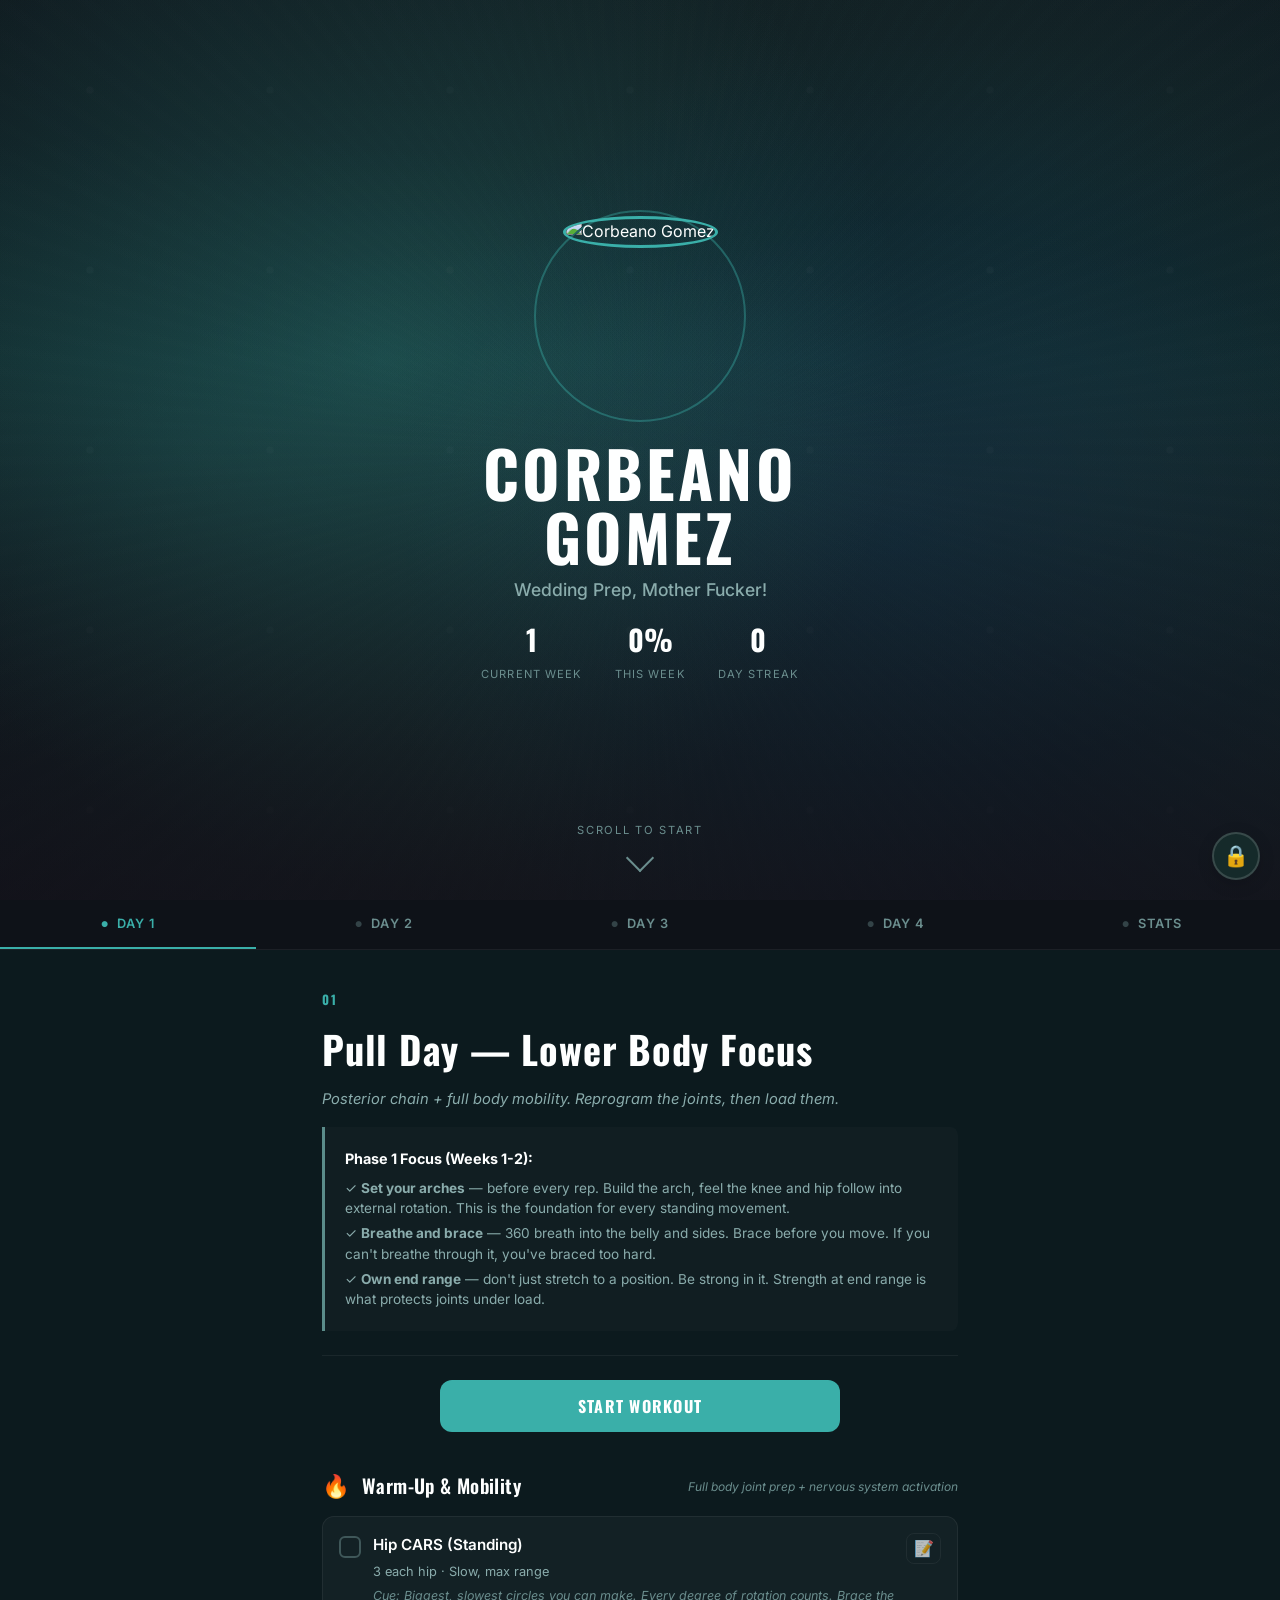
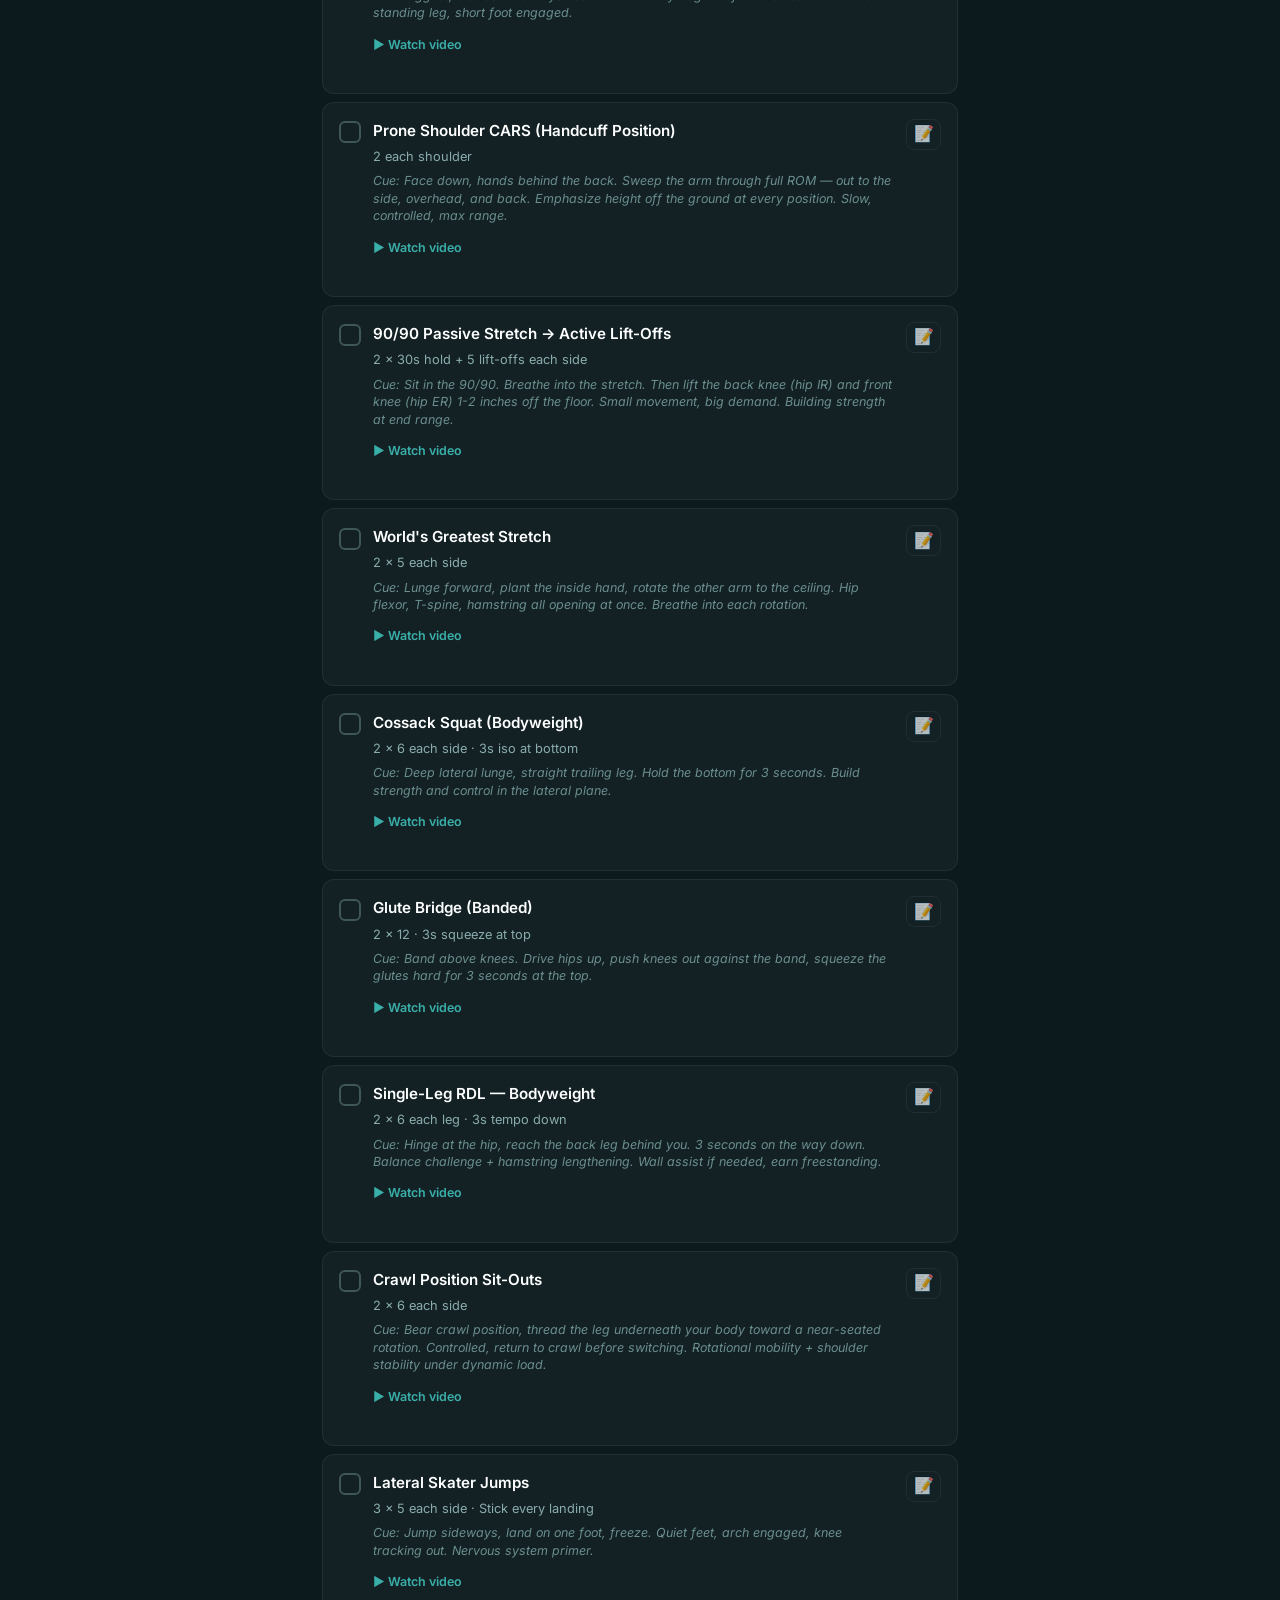
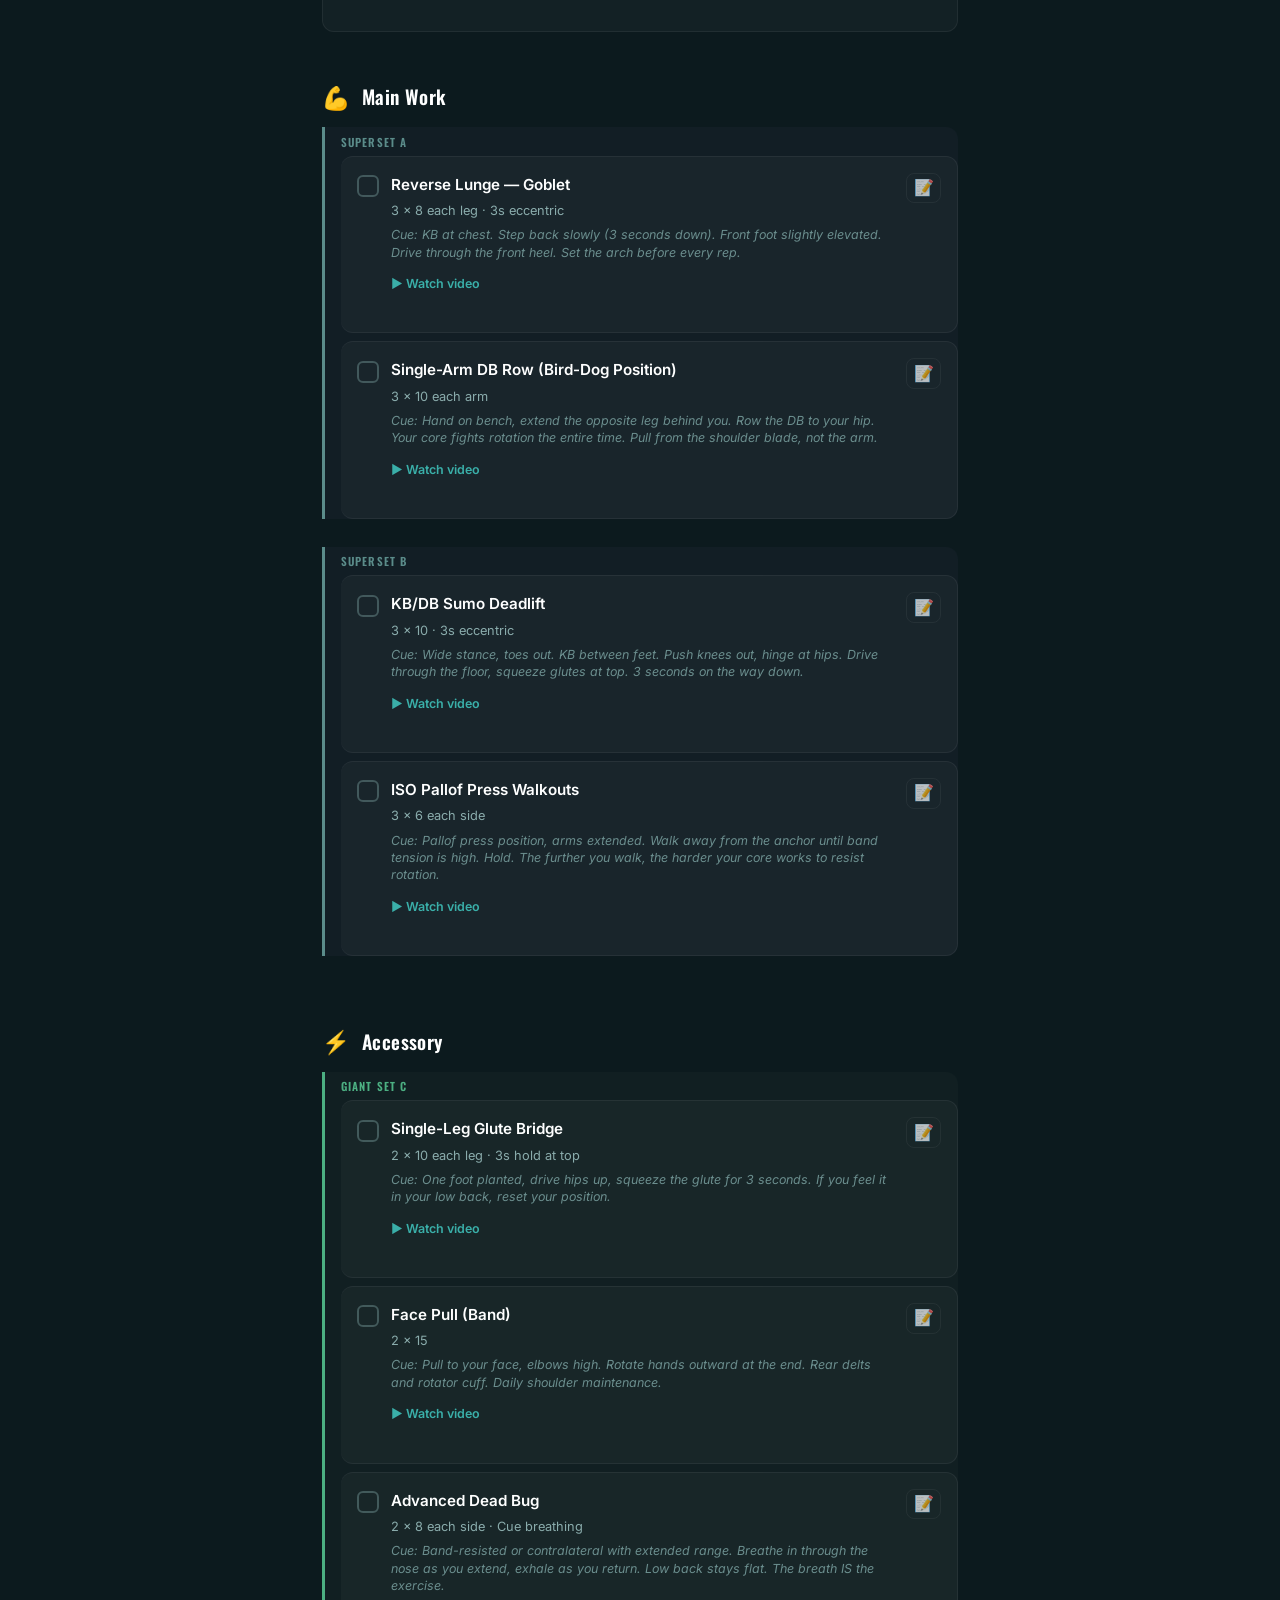
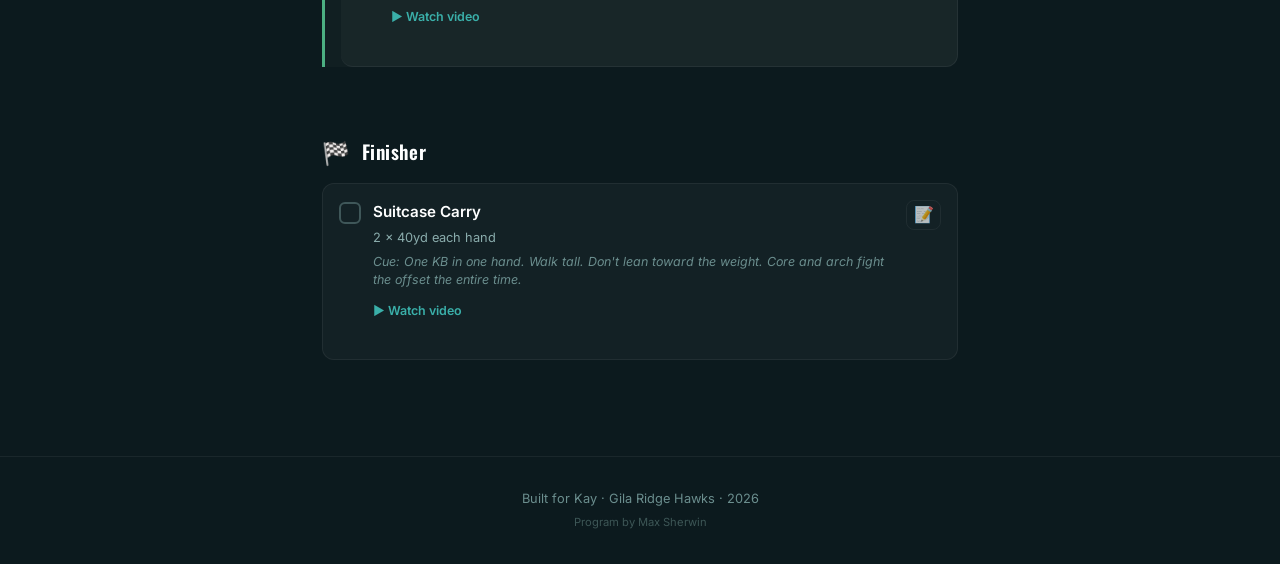
==== commit 536bf6ea: "Auto-update index.html" ====
--- a/projects/workout-beano/index.html
+++ b/projects/workout-beano/index.html
@@ -23,7 +23,7 @@
         <div class="hero-photo-ring"></div>
       </div>
       <h1 class="hero-name">CORBEANO GOMEZ</h1>
-      <p class="hero-subtitle">BJJ &middot; Distance Running &middot; Training Program</p>
+      <p class="hero-subtitle">Wedding Prep, Mother Fucker!</p>
       <div class="hero-stats">
         <div class="stat">
           <span class="stat-value" id="weekNumber">1</span>
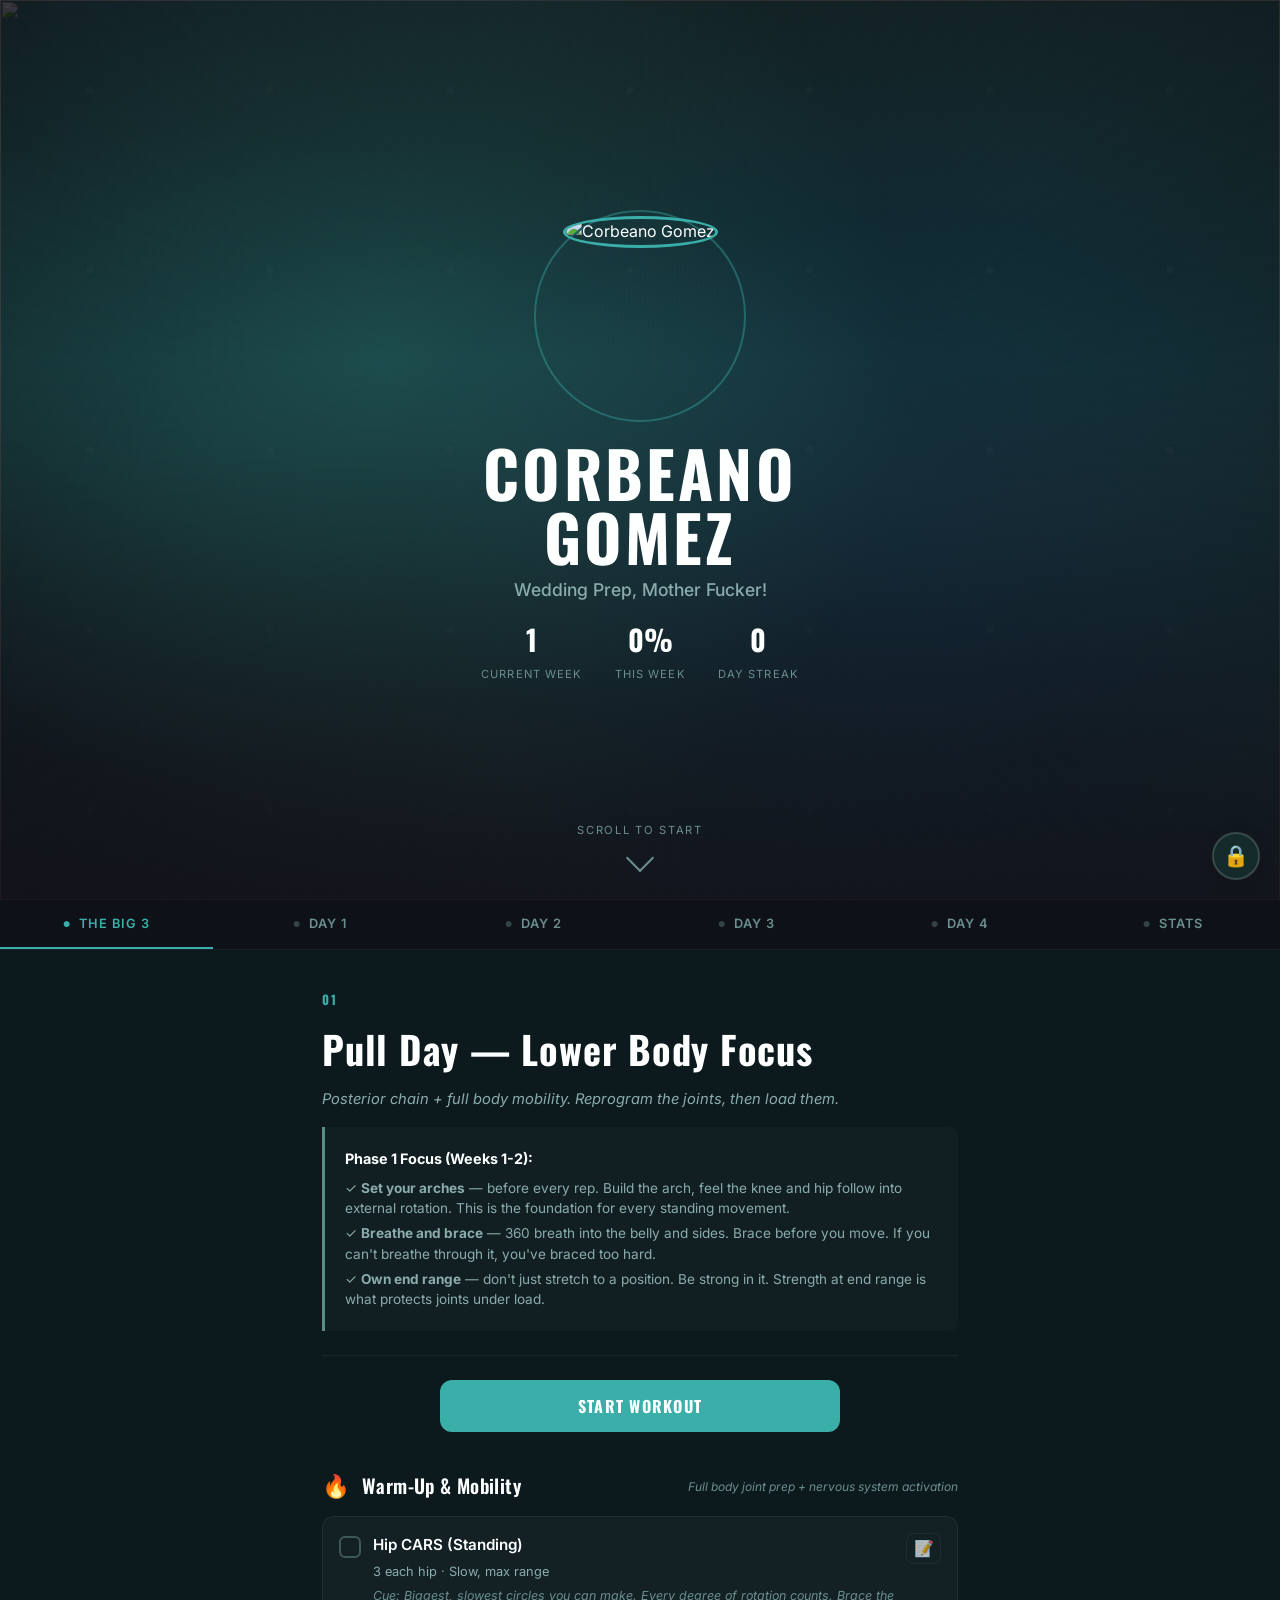
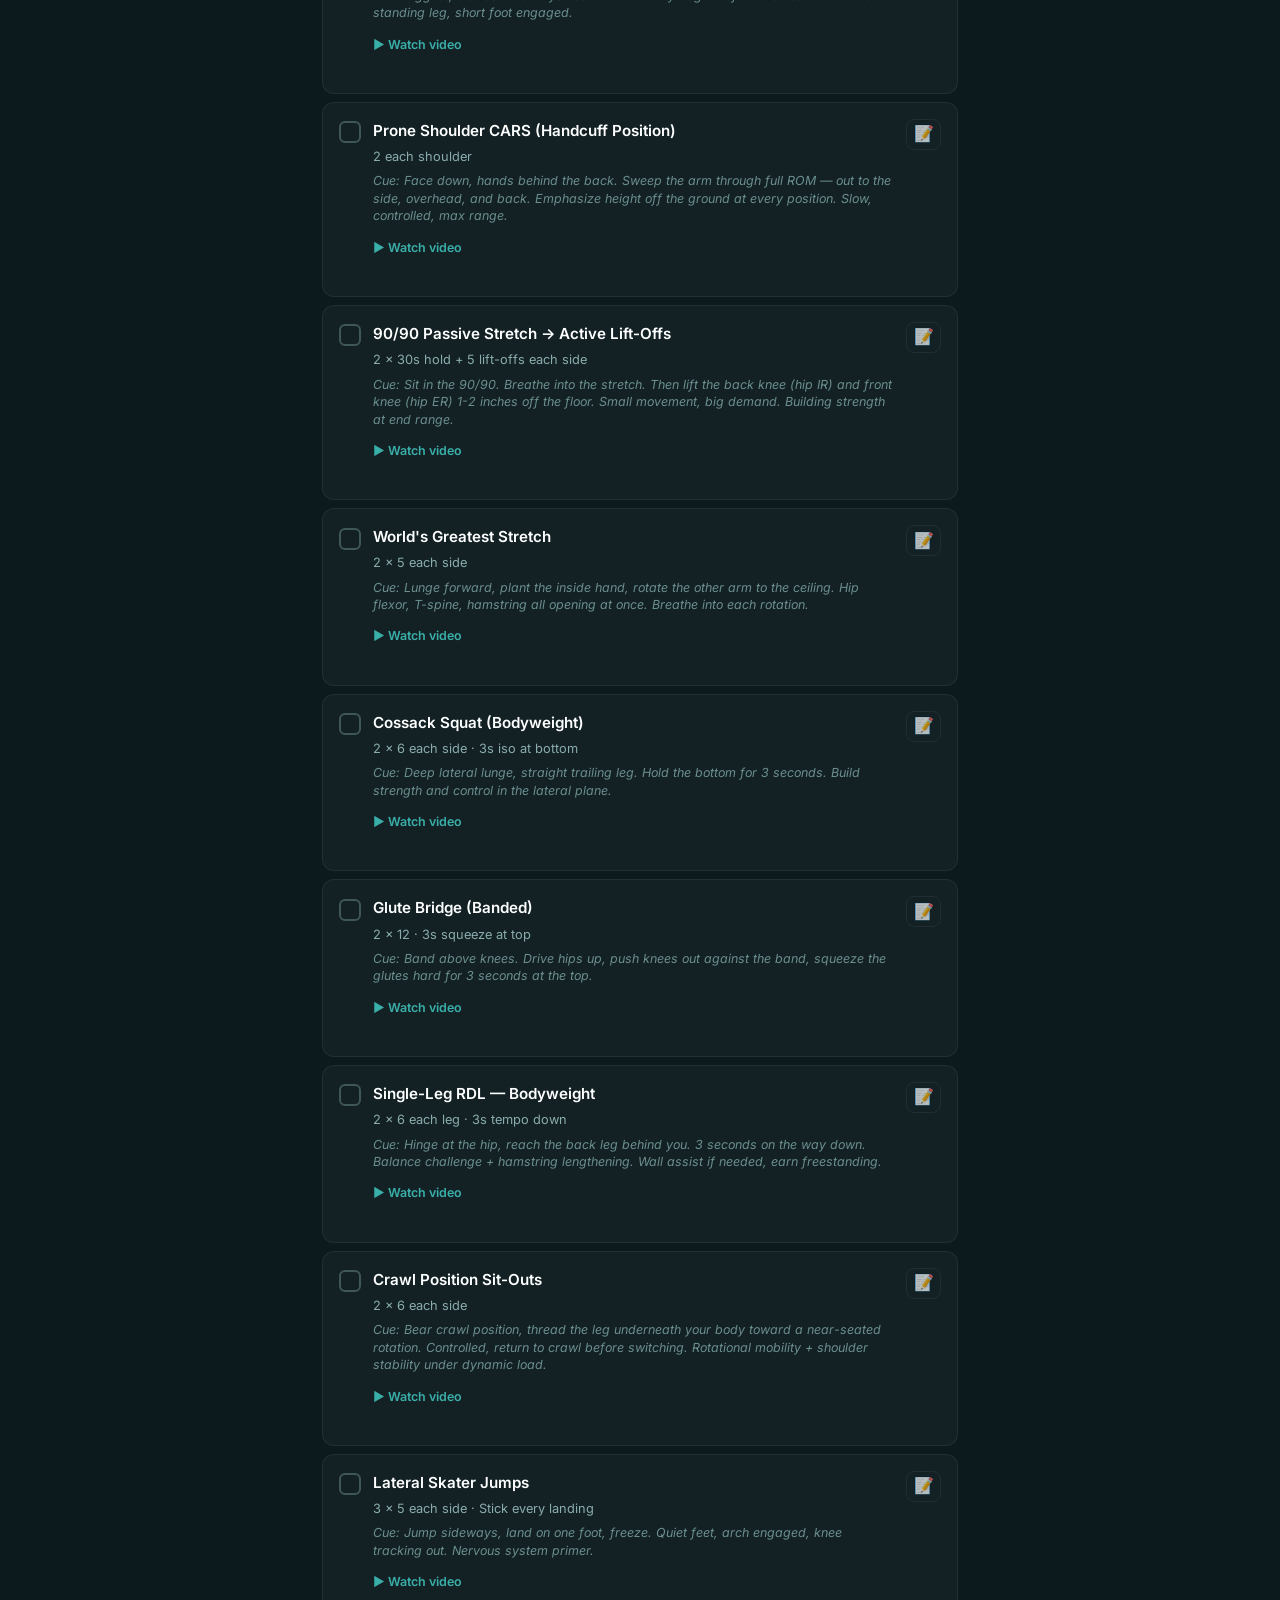
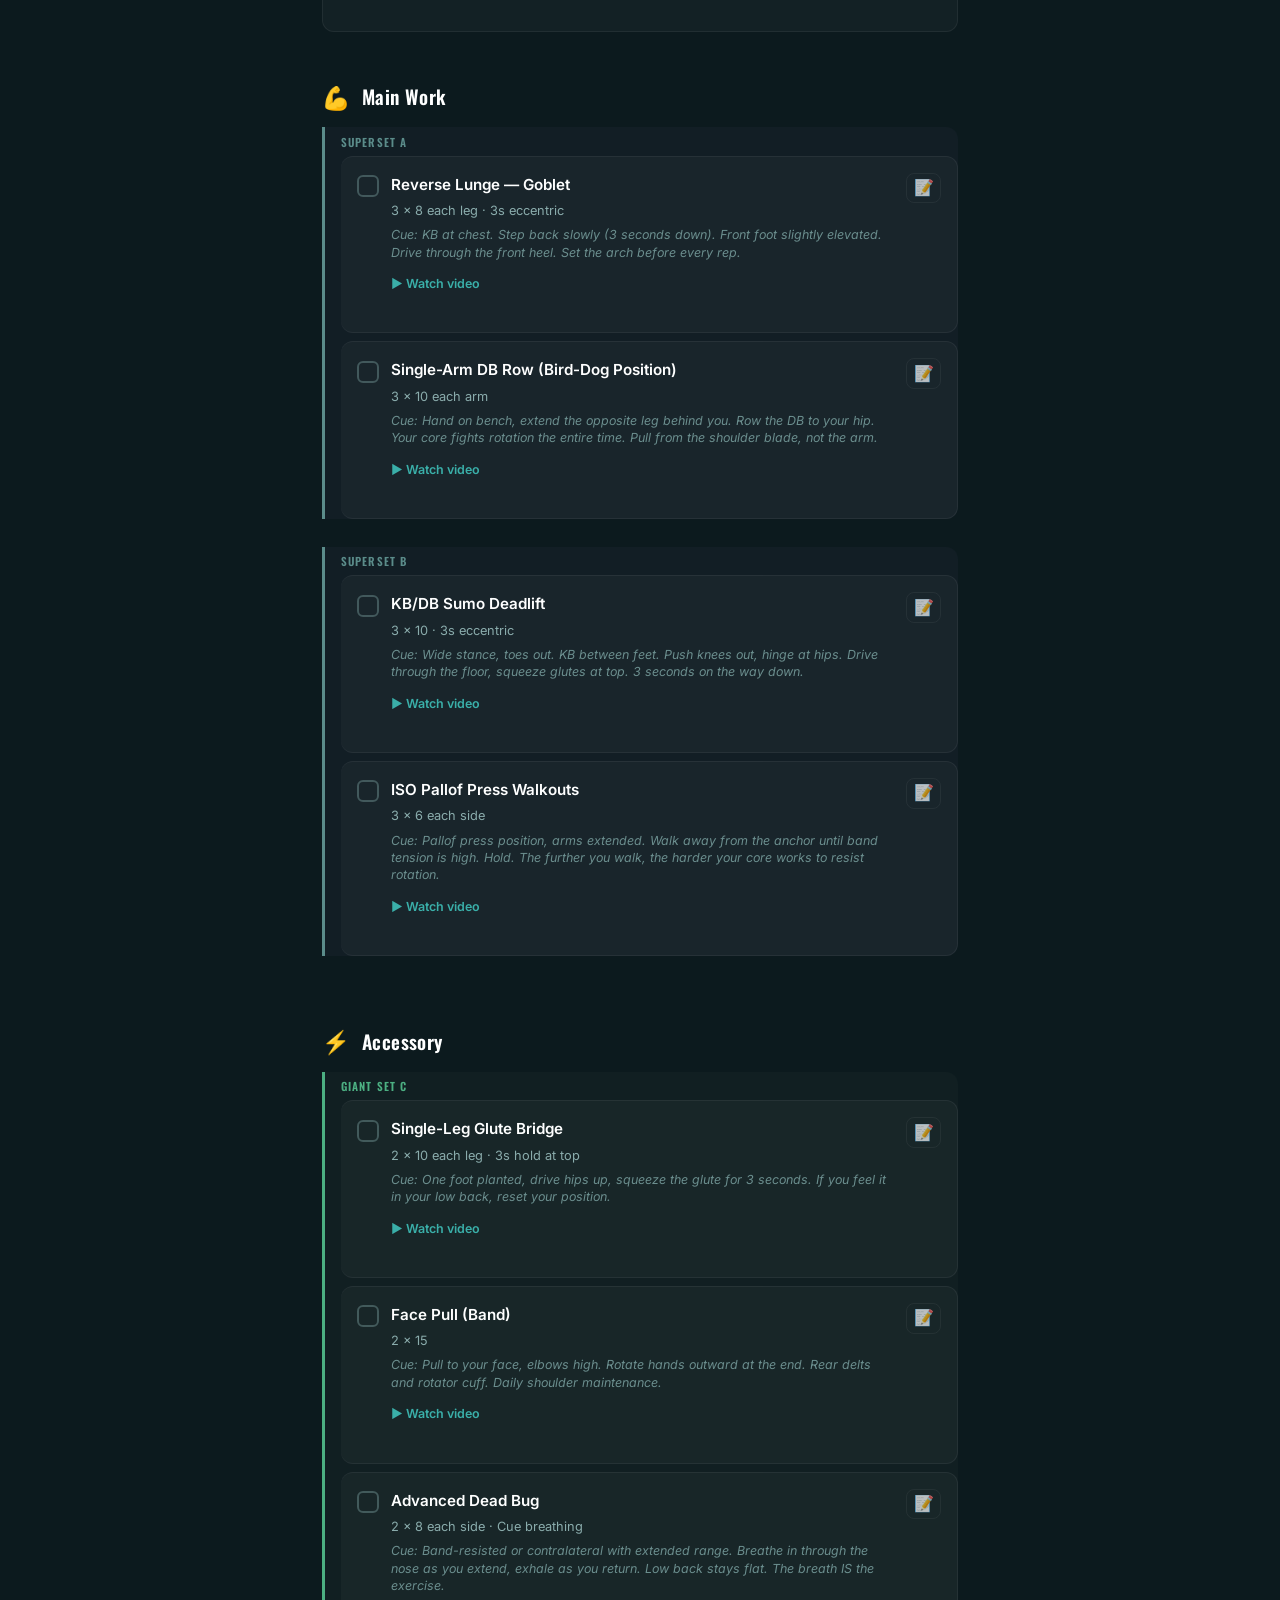
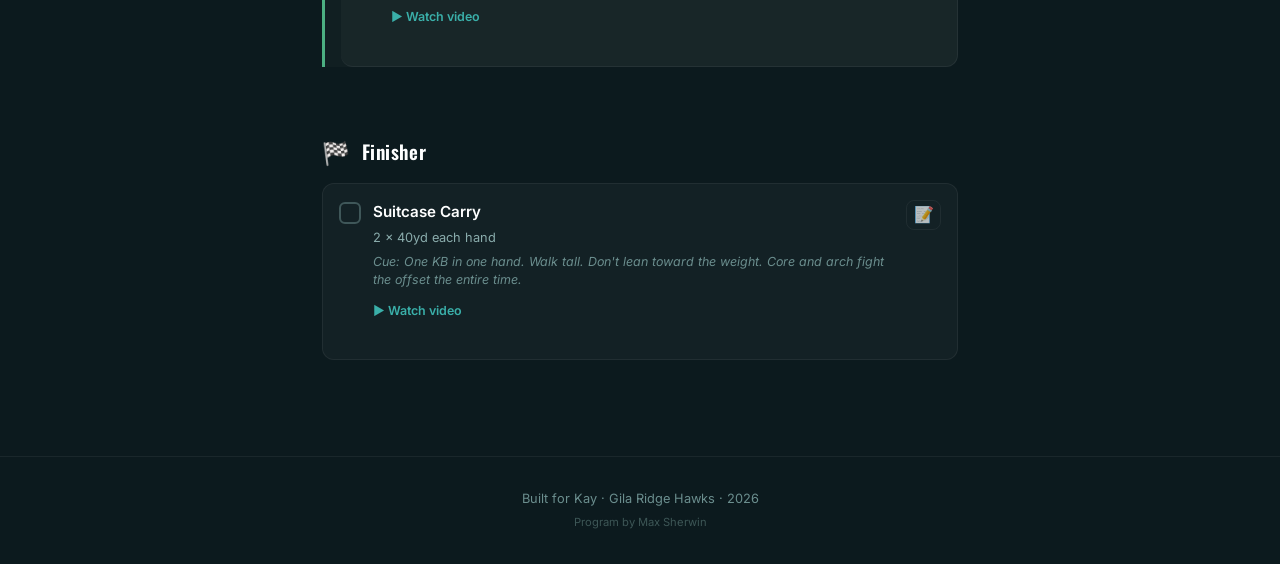
==== commit 9bd611a9: "Auto-update index.html" ====
--- a/projects/workout-beano/index.html
+++ b/projects/workout-beano/index.html
@@ -14,7 +14,7 @@
   <!-- ========== HERO SECTION — EDIT ALL OF THIS ========== -->
   <header class="hero">
     <div class="hero-bg">
-      <!-- No background image — using animated CSS gradient -->
+      <img src="beano-bg.jpg" alt="" class="hero-bg-img">
     </div>
     <div class="hero-overlay"></div>
     <div class="hero-content">
@@ -50,7 +50,11 @@
   <!-- Also update sectionMap and getSectionKey() in app.js if you change these -->
   <nav class="program-nav" id="programNav">
     <div class="nav-inner">
-      <button class="nav-btn active" data-section="day1">
+      <button class="nav-btn active" data-section="big3">
+        <span class="nav-icon">&#9679;</span>
+        The Big 3
+      </button>
+      <button class="nav-btn" data-section="day1">
         <span class="nav-icon">&#9679;</span>
         Day 1
       </button>
--- a/projects/workout-beano/styles.css
+++ b/projects/workout-beano/styles.css
@@ -105,7 +105,11 @@
 }
 
 .hero-bg-img {
-  display: none;
+  width: 100%;
+  height: 100%;
+  object-fit: cover;
+  animation: kenBurns 25s ease-in-out infinite alternate;
+  filter: brightness(0.3);
 }
 
 @keyframes auroraShift {
@@ -1383,6 +1387,7 @@
 }
 
 body.app-locked .rating-btn,
+body.app-locked .set-weight,
 body.app-locked .set-reps,
 body.app-locked .set-time,
 body.app-locked #modalNoteInput,
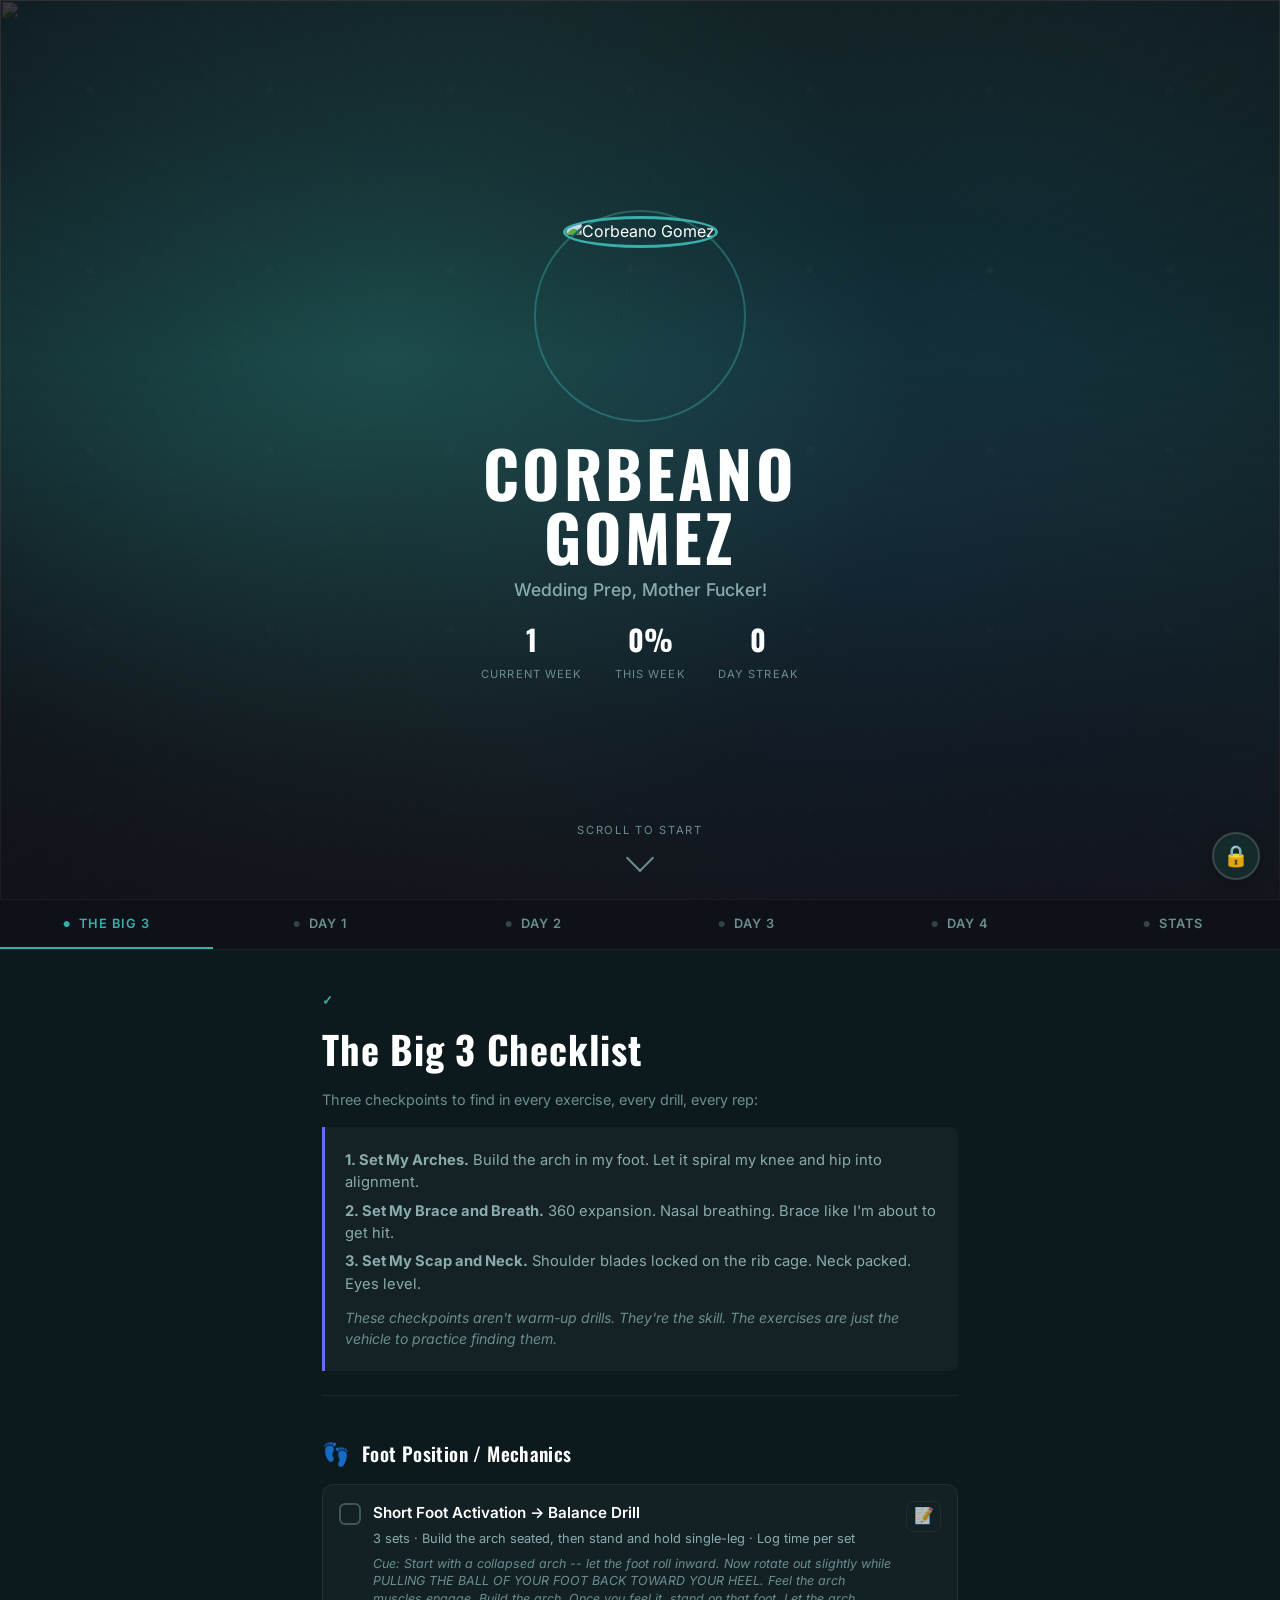
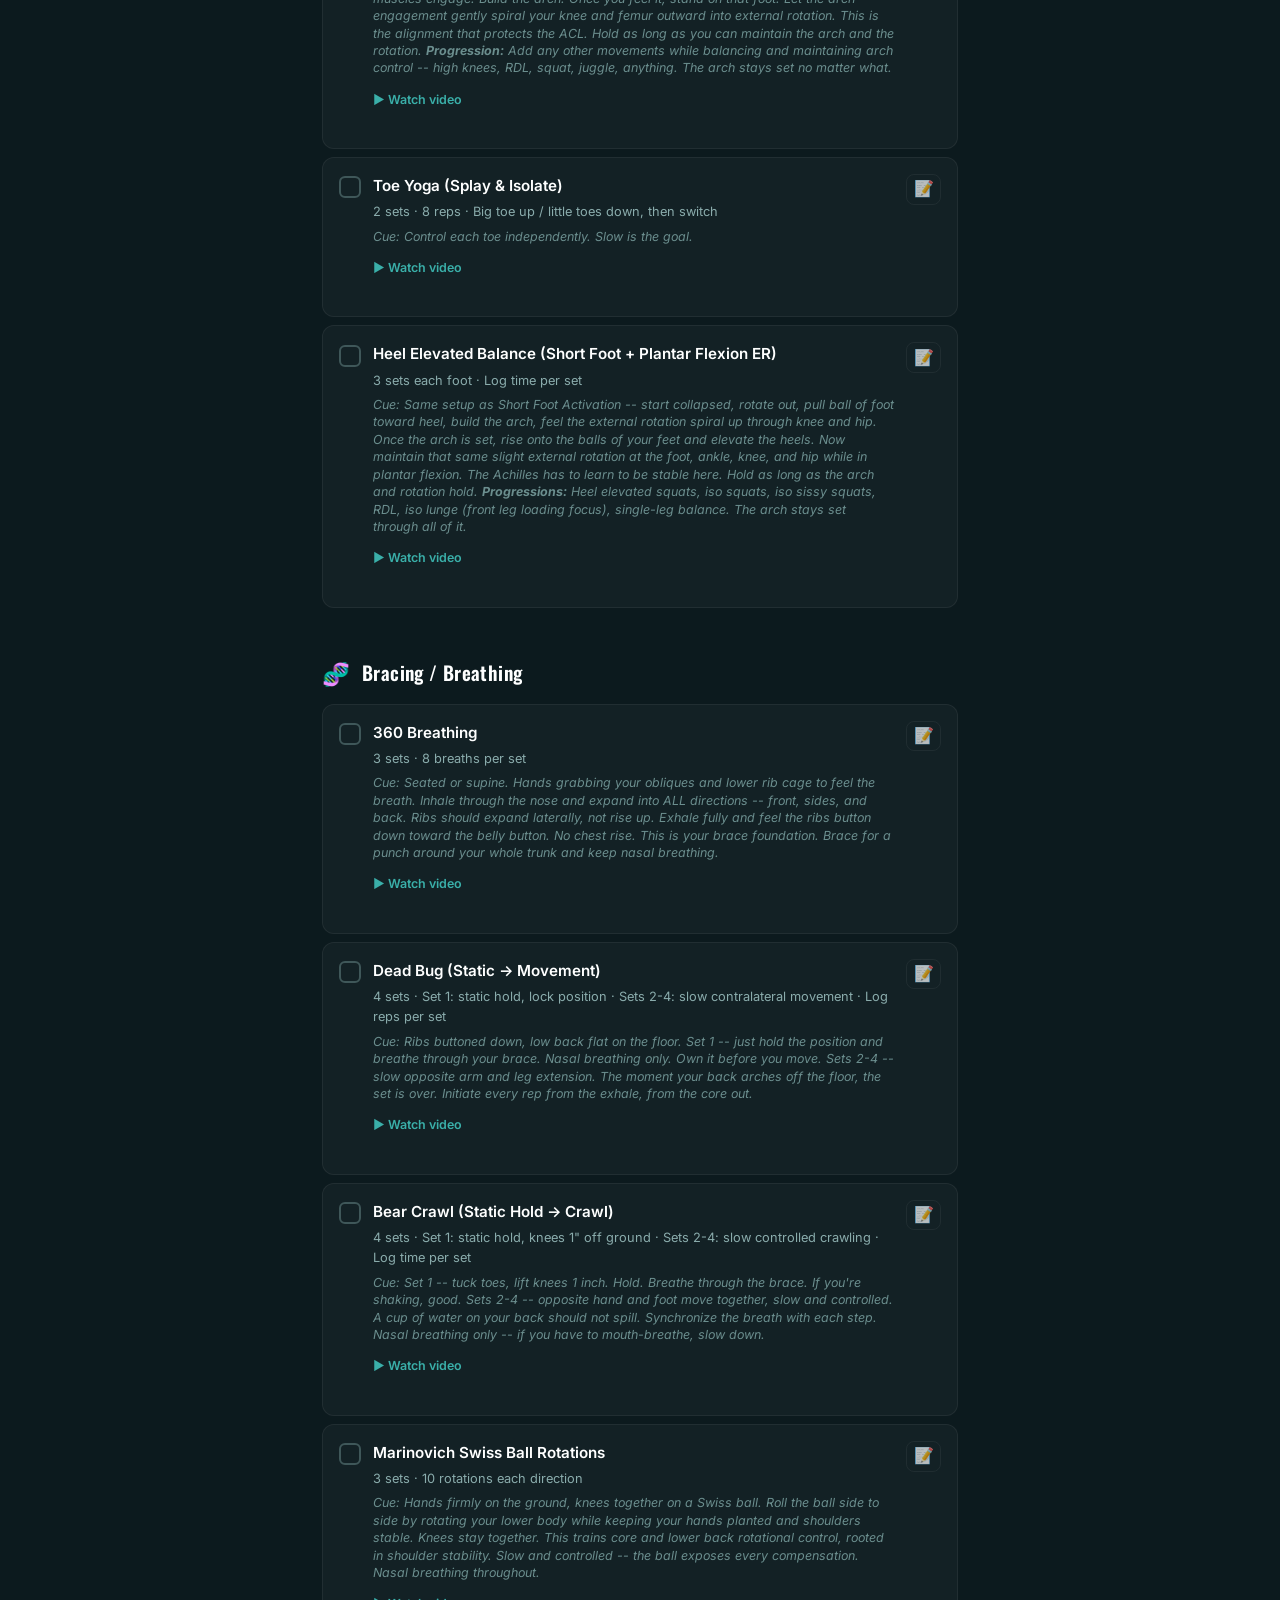
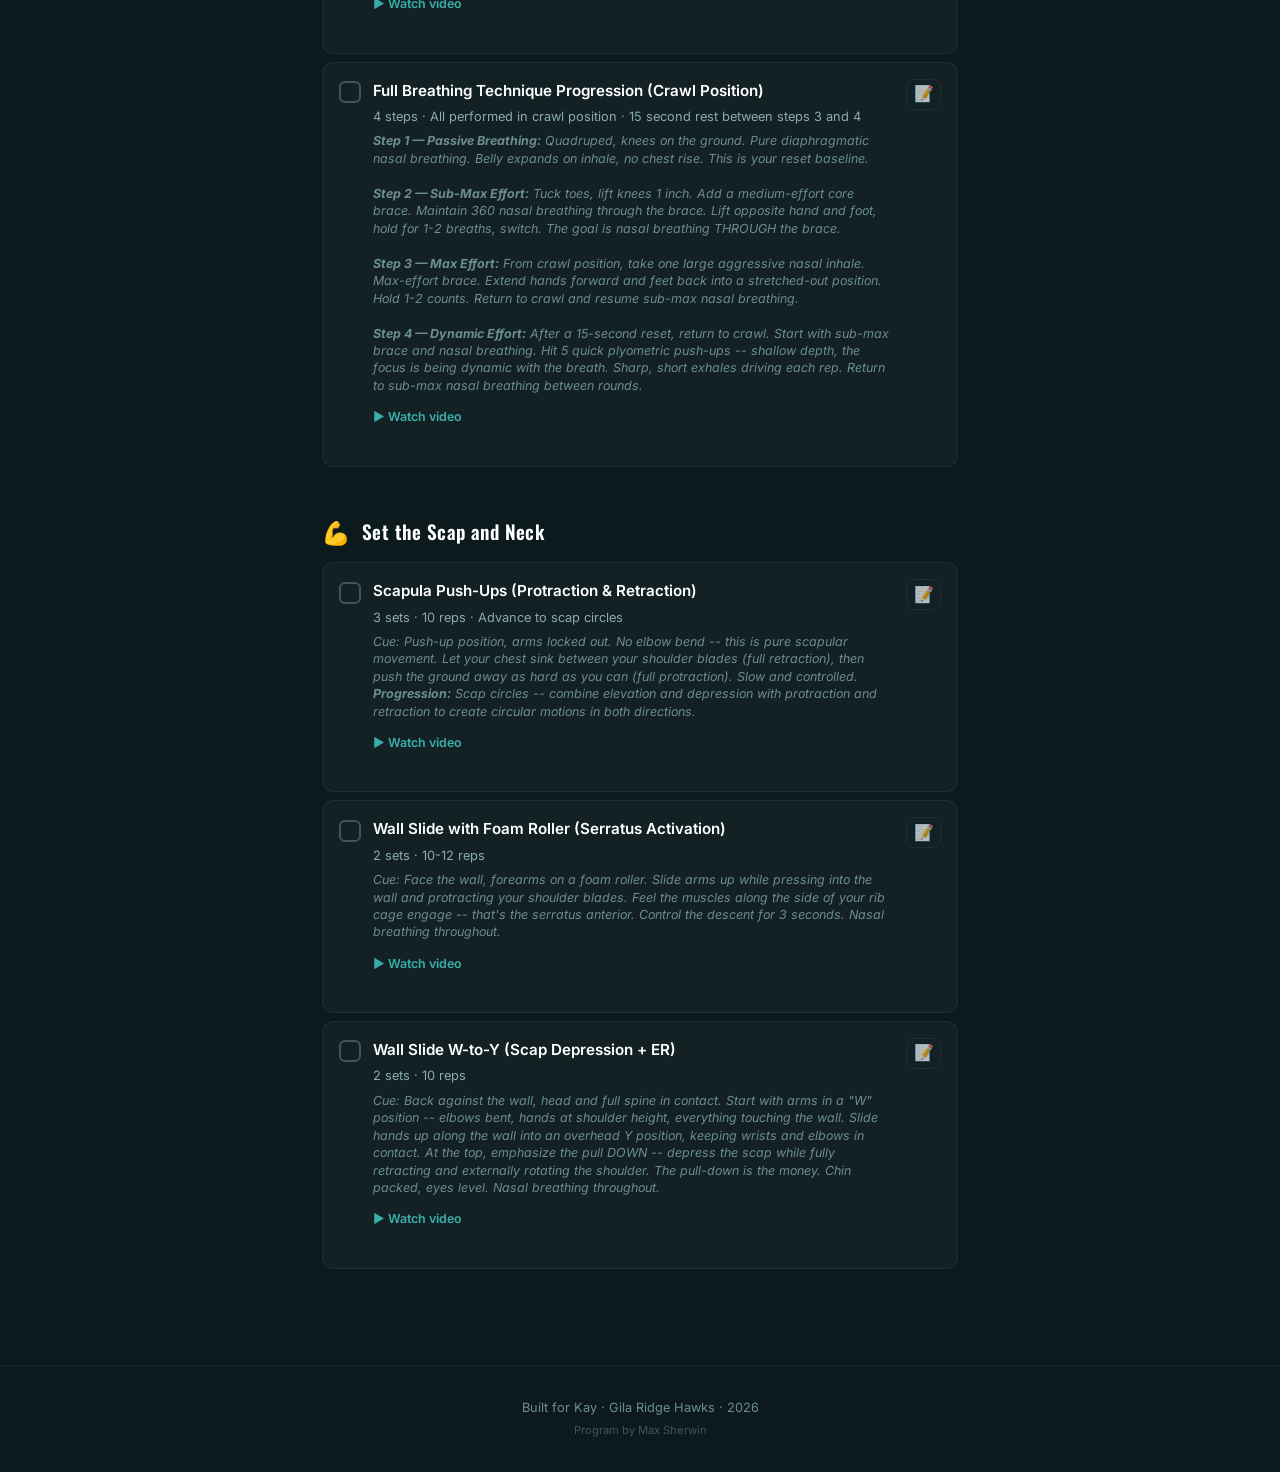
==== commit 23dc7271: "Auto-update index.html" ====
--- a/projects/workout-beano/index.html
+++ b/projects/workout-beano/index.html
@@ -80,7 +80,203 @@
   <!-- ========== PROGRAM SECTIONS ========== -->
   <main class="program-content">
 
-    <section class="program-section active" id="section-day1">
+    <!-- THE BIG 3 CHECKLIST -->
+    <section class="program-section active" id="section-big3">
+      <div class="section-header">
+        <div class="section-number">&#10003;</div>
+        <h2>The Big 3 Checklist</h2>
+        <p class="section-desc">Three checkpoints to find in every exercise, every drill, every rep:</p>
+        <div class="big3-intro">
+          <p><strong>1. Set My Arches.</strong> Build the arch in my foot. Let it spiral my knee and hip into alignment.</p>
+          <p><strong>2. Set My Brace and Breath.</strong> 360 expansion. Nasal breathing. Brace like I'm about to get hit.</p>
+          <p><strong>3. Set My Scap and Neck.</strong> Shoulder blades locked on the rib cage. Neck packed. Eyes level.</p>
+          <p class="big3-focus">These checkpoints aren't warm-up drills. They're the skill. The exercises are just the vehicle to practice finding them.</p>
+        </div>
+      </div>
+
+      <!-- Foot Position / Mechanics -->
+      <div class="category-block">
+        <div class="category-title">
+          <span class="category-icon">&#128099;</span>
+          <h3>Foot Position / Mechanics</h3>
+        </div>
+        <div class="exercise-list">
+          <div class="exercise-card" data-id="b3-f1">
+            <div class="exercise-check">
+              <input type="checkbox" id="b3-f1-check">
+              <label for="b3-f1-check" class="checkmark"></label>
+            </div>
+            <div class="exercise-info">
+              <h4>Short Foot Activation &rarr; Balance Drill</h4>
+              <p class="exercise-details">3 sets &middot; Build the arch seated, then stand and hold single-leg &middot; Log time per set</p>
+              <p class="exercise-cue">Cue: Start with a collapsed arch -- let the foot roll inward. Now rotate out slightly while PULLING THE BALL OF YOUR FOOT BACK TOWARD YOUR HEEL. Feel the arch muscles engage. Build the arch. Once you feel it, stand on that foot. Let the arch engagement gently spiral your knee and femur outward into external rotation. This is the alignment that protects the ACL. Hold as long as you can maintain the arch and the rotation. <strong>Progression:</strong> Add any other movements while balancing and maintaining arch control -- high knees, RDL, squat, juggle, anything. The arch stays set no matter what.</p>
+              <a href="https://youtube.com/shorts/IqlAEjkc4kY?si=VjH9WdGVRC9giMyg" class="video-link" target="_blank" rel="noopener noreferrer">&#9654; Watch video</a>
+            </div>
+            <button class="exercise-note-btn" title="Add note">&#128221;</button>
+          </div>
+
+          <div class="exercise-card" data-id="b3-f2">
+            <div class="exercise-check">
+              <input type="checkbox" id="b3-f2-check">
+              <label for="b3-f2-check" class="checkmark"></label>
+            </div>
+            <div class="exercise-info">
+              <h4>Toe Yoga (Splay &amp; Isolate)</h4>
+              <p class="exercise-details">2 sets &middot; 8 reps &middot; Big toe up / little toes down, then switch</p>
+              <p class="exercise-cue">Cue: Control each toe independently. Slow is the goal.</p>
+              <a href="https://youtube.com/shorts/9iYGZGhfCd8?si=VU0HpAT3l3DbeRn0" class="video-link" target="_blank" rel="noopener noreferrer">&#9654; Watch video</a>
+            </div>
+            <button class="exercise-note-btn" title="Add note">&#128221;</button>
+          </div>
+
+          <div class="exercise-card" data-id="b3-f3">
+            <div class="exercise-check">
+              <input type="checkbox" id="b3-f3-check">
+              <label for="b3-f3-check" class="checkmark"></label>
+            </div>
+            <div class="exercise-info">
+              <h4>Heel Elevated Balance (Short Foot + Plantar Flexion ER)</h4>
+              <p class="exercise-details">3 sets each foot &middot; Log time per set</p>
+              <p class="exercise-cue">Cue: Same setup as Short Foot Activation -- start collapsed, rotate out, pull ball of foot toward heel, build the arch, feel the external rotation spiral up through knee and hip. Once the arch is set, rise onto the balls of your feet and elevate the heels. Now maintain that same slight external rotation at the foot, ankle, knee, and hip while in plantar flexion. The Achilles has to learn to be stable here. Hold as long as the arch and rotation hold. <strong>Progressions:</strong> Heel elevated squats, iso squats, iso sissy squats, RDL, iso lunge (front leg loading focus), single-leg balance. The arch stays set through all of it.</p>
+              <a href="https://youtube.com/shorts/iPRbydeArqU?si=HfkIhClbZ93ZZlCo" class="video-link" target="_blank" rel="noopener noreferrer">&#9654; Watch video</a>
+            </div>
+            <button class="exercise-note-btn" title="Add note">&#128221;</button>
+          </div>
+        </div>
+      </div>
+
+      <!-- Bracing / Breathing -->
+      <div class="category-block">
+        <div class="category-title">
+          <span class="category-icon">&#129516;</span>
+          <h3>Bracing / Breathing</h3>
+        </div>
+        <div class="exercise-list">
+          <div class="exercise-card" data-id="b3-br1">
+            <div class="exercise-check">
+              <input type="checkbox" id="b3-br1-check">
+              <label for="b3-br1-check" class="checkmark"></label>
+            </div>
+            <div class="exercise-info">
+              <h4>360 Breathing</h4>
+              <p class="exercise-details">3 sets &middot; 8 breaths per set</p>
+              <p class="exercise-cue">Cue: Seated or supine. Hands grabbing your obliques and lower rib cage to feel the breath. Inhale through the nose and expand into ALL directions -- front, sides, and back. Ribs should expand laterally, not rise up. Exhale fully and feel the ribs button down toward the belly button. No chest rise. This is your brace foundation. Brace for a punch around your whole trunk and keep nasal breathing.</p>
+              <a href="https://youtube.com/shorts/cMWDAmuvPFo?si=JsIC_KjbVJGyqKof" class="video-link" target="_blank" rel="noopener noreferrer">&#9654; Watch video</a>
+            </div>
+            <button class="exercise-note-btn" title="Add note">&#128221;</button>
+          </div>
+
+          <div class="exercise-card" data-id="b3-br2">
+            <div class="exercise-check">
+              <input type="checkbox" id="b3-br2-check">
+              <label for="b3-br2-check" class="checkmark"></label>
+            </div>
+            <div class="exercise-info">
+              <h4>Dead Bug (Static &rarr; Movement)</h4>
+              <p class="exercise-details">4 sets &middot; Set 1: static hold, lock position &middot; Sets 2-4: slow contralateral movement &middot; Log reps per set</p>
+              <p class="exercise-cue">Cue: Ribs buttoned down, low back flat on the floor. Set 1 -- just hold the position and breathe through your brace. Nasal breathing only. Own it before you move. Sets 2-4 -- slow opposite arm and leg extension. The moment your back arches off the floor, the set is over. Initiate every rep from the exhale, from the core out.</p>
+              <a href="https://youtube.com/shorts/ZKZU7T2llwA?si=Z_H4tivd3WpApD25" class="video-link" target="_blank" rel="noopener noreferrer">&#9654; Watch video</a>
+            </div>
+            <button class="exercise-note-btn" title="Add note">&#128221;</button>
+          </div>
+
+          <div class="exercise-card" data-id="b3-br3">
+            <div class="exercise-check">
+              <input type="checkbox" id="b3-br3-check">
+              <label for="b3-br3-check" class="checkmark"></label>
+            </div>
+            <div class="exercise-info">
+              <h4>Bear Crawl (Static Hold &rarr; Crawl)</h4>
+              <p class="exercise-details">4 sets &middot; Set 1: static hold, knees 1" off ground &middot; Sets 2-4: slow controlled crawling &middot; Log time per set</p>
+              <p class="exercise-cue">Cue: Set 1 -- tuck toes, lift knees 1 inch. Hold. Breathe through the brace. If you're shaking, good. Sets 2-4 -- opposite hand and foot move together, slow and controlled. A cup of water on your back should not spill. Synchronize the breath with each step. Nasal breathing only -- if you have to mouth-breathe, slow down.</p>
+              <a href="https://youtube.com/shorts/aVhdFy9gL-g?si=KNrSsT6zZdyEdtPG" class="video-link" target="_blank" rel="noopener noreferrer">&#9654; Watch video</a>
+            </div>
+            <button class="exercise-note-btn" title="Add note">&#128221;</button>
+          </div>
+
+          <div class="exercise-card" data-id="b3-br4">
+            <div class="exercise-check">
+              <input type="checkbox" id="b3-br4-check">
+              <label for="b3-br4-check" class="checkmark"></label>
+            </div>
+            <div class="exercise-info">
+              <h4>Marinovich Swiss Ball Rotations</h4>
+              <p class="exercise-details">3 sets &middot; 10 rotations each direction</p>
+              <p class="exercise-cue">Cue: Hands firmly on the ground, knees together on a Swiss ball. Roll the ball side to side by rotating your lower body while keeping your hands planted and shoulders stable. Knees stay together. This trains core and lower back rotational control, rooted in shoulder stability. Slow and controlled -- the ball exposes every compensation. Nasal breathing throughout.</p>
+              <a href="https://youtube.com/shorts/5rnWfQAbV6Y?si=ZWUdh1PJYQyvlYV5" class="video-link" target="_blank" rel="noopener noreferrer">&#9654; Watch video</a>
+            </div>
+            <button class="exercise-note-btn" title="Add note">&#128221;</button>
+          </div>
+
+          <div class="exercise-card" data-id="b3-br5">
+            <div class="exercise-check">
+              <input type="checkbox" id="b3-br5-check">
+              <label for="b3-br5-check" class="checkmark"></label>
+            </div>
+            <div class="exercise-info">
+              <h4>Full Breathing Technique Progression (Crawl Position)</h4>
+              <p class="exercise-details">4 steps &middot; All performed in crawl position &middot; 15 second rest between steps 3 and 4</p>
+              <p class="exercise-cue"><strong>Step 1 &mdash; Passive Breathing:</strong> Quadruped, knees on the ground. Pure diaphragmatic nasal breathing. Belly expands on inhale, no chest rise. This is your reset baseline.<br><br><strong>Step 2 &mdash; Sub-Max Effort:</strong> Tuck toes, lift knees 1 inch. Add a medium-effort core brace. Maintain 360 nasal breathing through the brace. Lift opposite hand and foot, hold for 1-2 breaths, switch. The goal is nasal breathing THROUGH the brace.<br><br><strong>Step 3 &mdash; Max Effort:</strong> From crawl position, take one large aggressive nasal inhale. Max-effort brace. Extend hands forward and feet back into a stretched-out position. Hold 1-2 counts. Return to crawl and resume sub-max nasal breathing.<br><br><strong>Step 4 &mdash; Dynamic Effort:</strong> After a 15-second reset, return to crawl. Start with sub-max brace and nasal breathing. Hit 5 quick plyometric push-ups -- shallow depth, the focus is being dynamic with the breath. Sharp, short exhales driving each rep. Return to sub-max nasal breathing between rounds.</p>
+              <a href="javascript:void(0)" class="video-link" target="_blank" rel="noopener noreferrer">&#9654; Watch video</a>
+            </div>
+            <button class="exercise-note-btn" title="Add note">&#128221;</button>
+          </div>
+        </div>
+      </div>
+
+      <!-- Set the Scap and Neck -->
+      <div class="category-block">
+        <div class="category-title">
+          <span class="category-icon">&#128170;</span>
+          <h3>Set the Scap and Neck</h3>
+        </div>
+        <div class="exercise-list">
+          <div class="exercise-card" data-id="b3-n1">
+            <div class="exercise-check">
+              <input type="checkbox" id="b3-n1-check">
+              <label for="b3-n1-check" class="checkmark"></label>
+            </div>
+            <div class="exercise-info">
+              <h4>Scapula Push-Ups (Protraction &amp; Retraction)</h4>
+              <p class="exercise-details">3 sets &middot; 10 reps &middot; Advance to scap circles</p>
+              <p class="exercise-cue">Cue: Push-up position, arms locked out. No elbow bend -- this is pure scapular movement. Let your chest sink between your shoulder blades (full retraction), then push the ground away as hard as you can (full protraction). Slow and controlled. <strong>Progression:</strong> Scap circles -- combine elevation and depression with protraction and retraction to create circular motions in both directions.</p>
+              <a href="https://youtube.com/shorts/SBPRhZI2RkI?si=jYqPemAlQq_8AVhD" class="video-link" target="_blank" rel="noopener noreferrer">&#9654; Watch video</a>
+            </div>
+            <button class="exercise-note-btn" title="Add note">&#128221;</button>
+          </div>
+
+          <div class="exercise-card" data-id="b3-n2">
+            <div class="exercise-check">
+              <input type="checkbox" id="b3-n2-check">
+              <label for="b3-n2-check" class="checkmark"></label>
+            </div>
+            <div class="exercise-info">
+              <h4>Wall Slide with Foam Roller (Serratus Activation)</h4>
+              <p class="exercise-details">2 sets &middot; 10-12 reps</p>
+              <p class="exercise-cue">Cue: Face the wall, forearms on a foam roller. Slide arms up while pressing into the wall and protracting your shoulder blades. Feel the muscles along the side of your rib cage engage -- that's the serratus anterior. Control the descent for 3 seconds. Nasal breathing throughout.</p>
+              <a href="https://youtube.com/shorts/_ta0-N6xTgQ?si=DvJY971QRnIJaumH" class="video-link" target="_blank" rel="noopener noreferrer">&#9654; Watch video</a>
+            </div>
+            <button class="exercise-note-btn" title="Add note">&#128221;</button>
+          </div>
+
+          <div class="exercise-card" data-id="b3-n3">
+            <div class="exercise-check">
+              <input type="checkbox" id="b3-n3-check">
+              <label for="b3-n3-check" class="checkmark"></label>
+            </div>
+            <div class="exercise-info">
+              <h4>Wall Slide W-to-Y (Scap Depression + ER)</h4>
+              <p class="exercise-details">2 sets &middot; 10 reps</p>
+              <p class="exercise-cue">Cue: Back against the wall, head and full spine in contact. Start with arms in a "W" position -- elbows bent, hands at shoulder height, everything touching the wall. Slide hands up along the wall into an overhead Y position, keeping wrists and elbows in contact. At the top, emphasize the pull DOWN -- depress the scap while fully retracting and externally rotating the shoulder. The pull-down is the money. Chin packed, eyes level. Nasal breathing throughout.</p>
+              <a href="https://youtube.com/shorts/P1eGqnBzum4?si=PxTg-EdPCBEqOo7U" class="video-link" target="_blank" rel="noopener noreferrer">&#9654; Watch video</a>
+            </div>
+            <button class="exercise-note-btn" title="Add note">&#128221;</button>
+          </div>
+        </div>
+      </div>
+    </section>
+
+    <section class="program-section" id="section-day1">
       <div class="section-header">
         <div class="section-number">01</div>
         <h2>Pull Day &mdash; Lower Body Focus</h2>
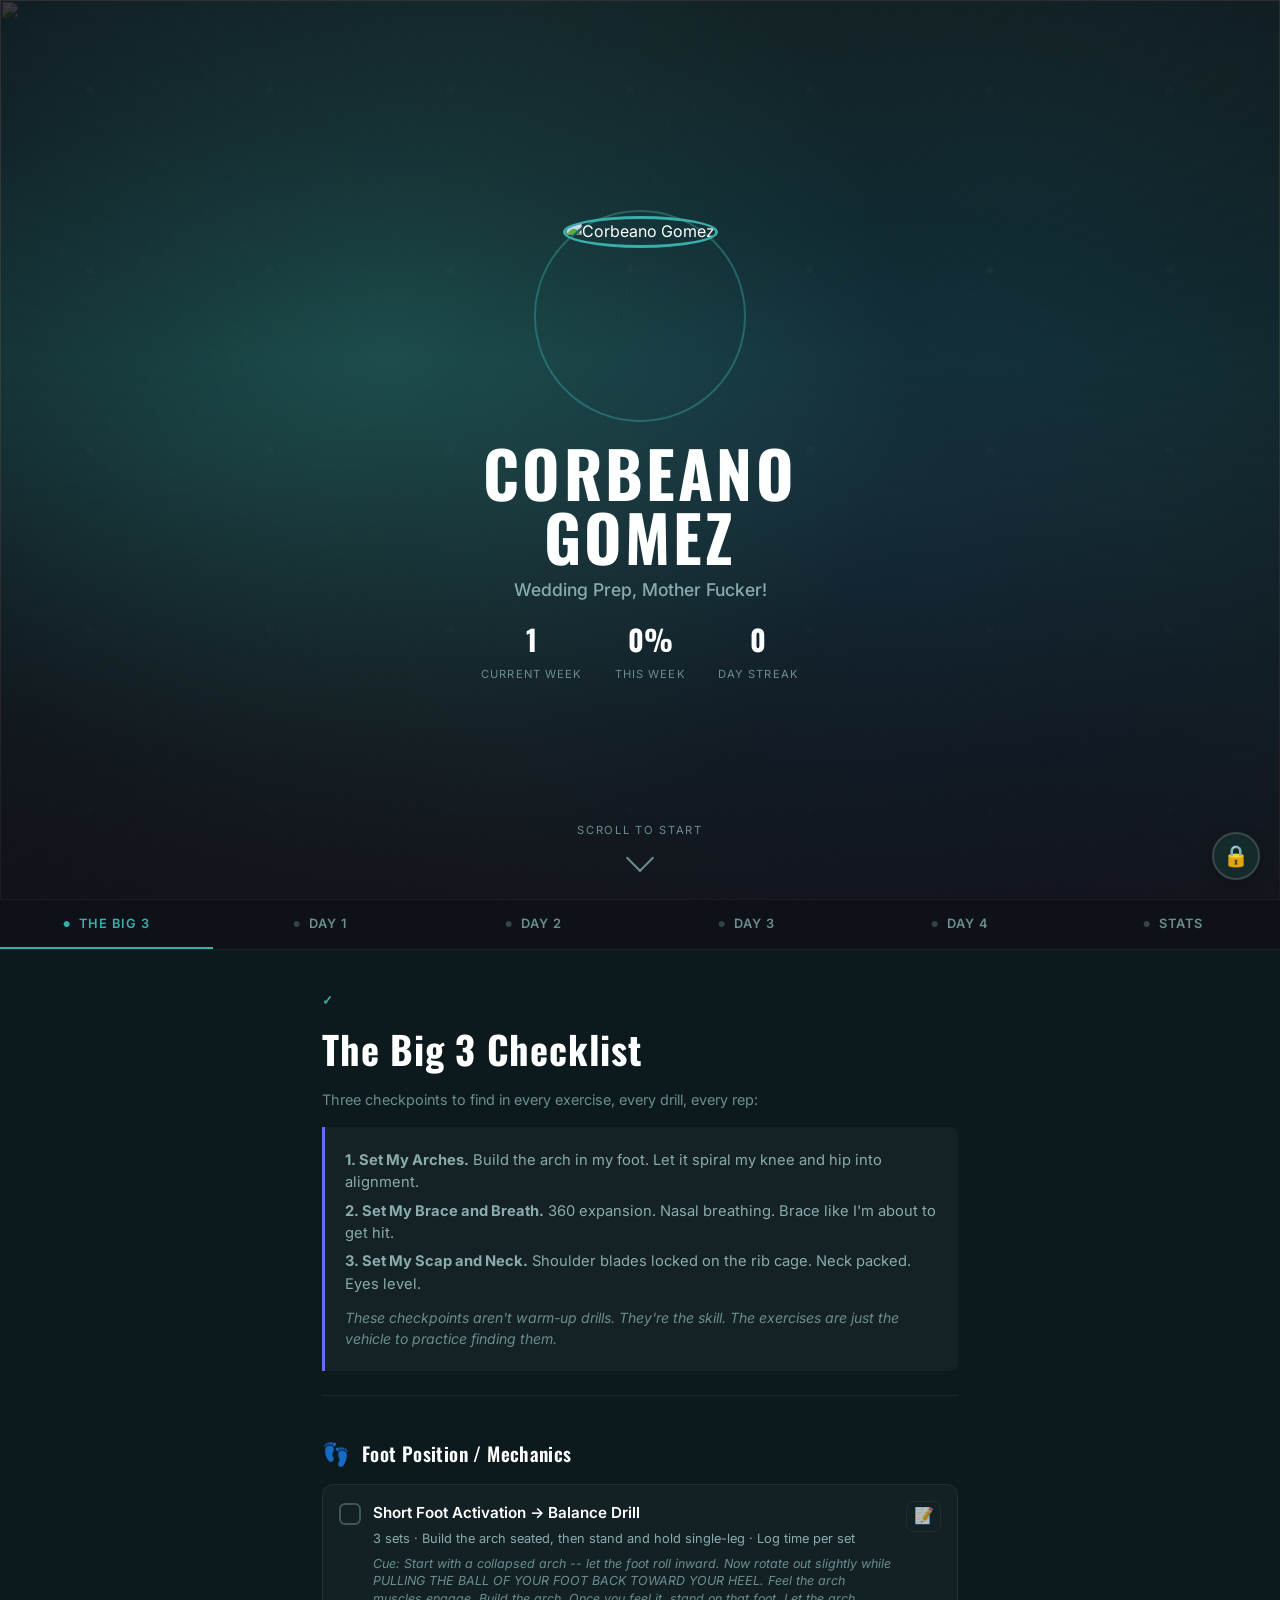
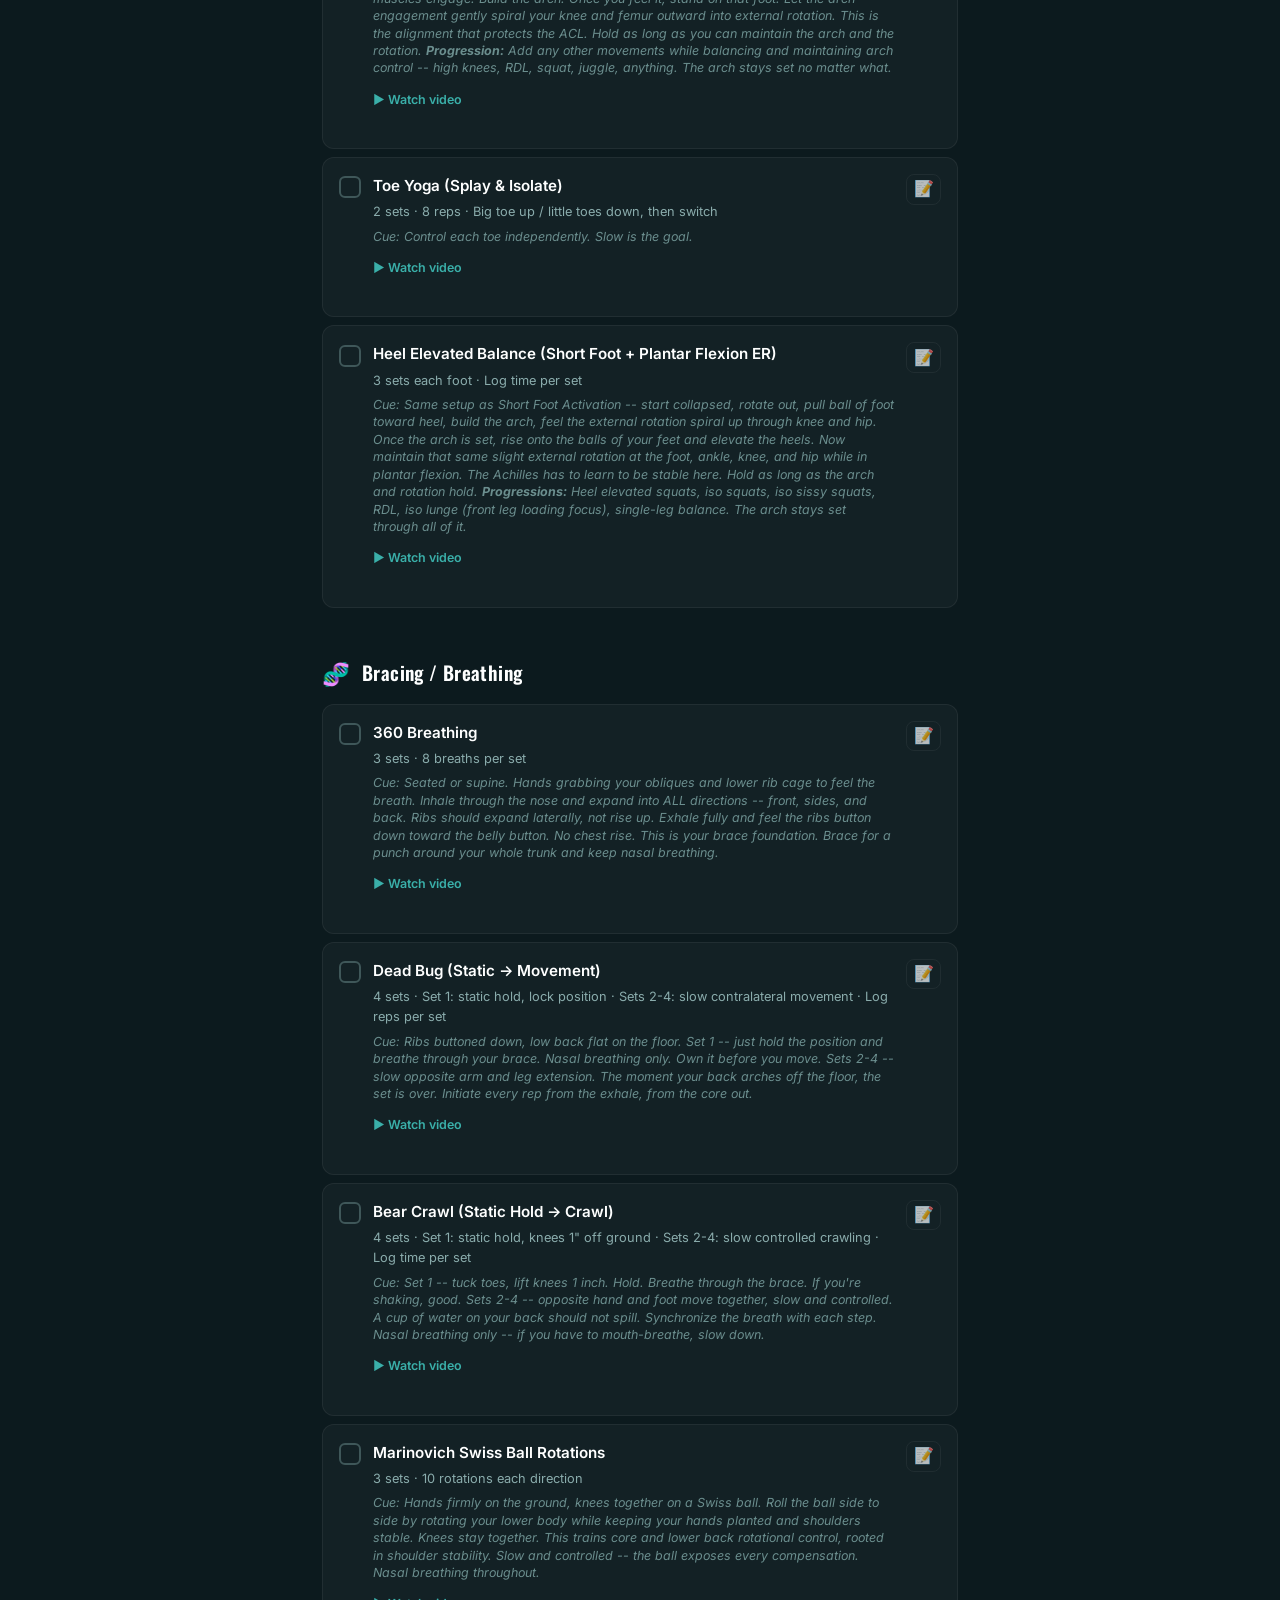
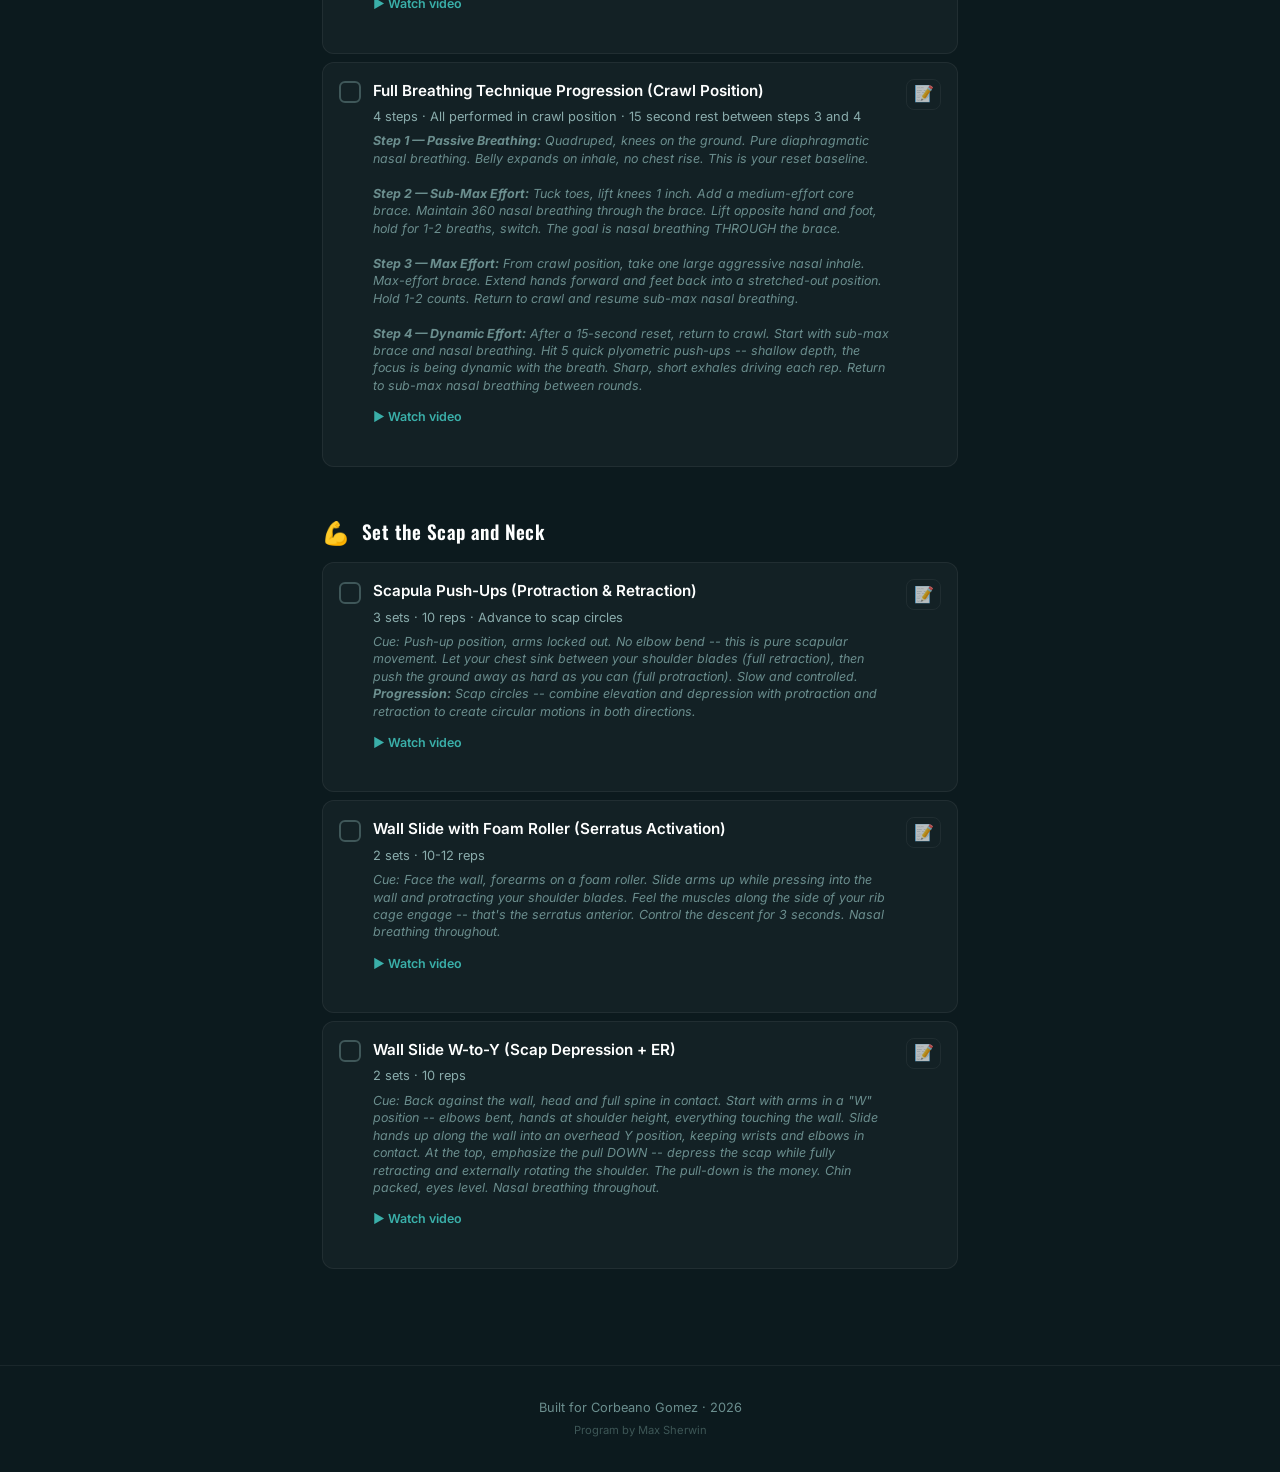
==== commit 790be80f: "Auto-update index.html" ====
--- a/projects/workout-beano/index.html
+++ b/projects/workout-beano/index.html
@@ -1272,7 +1272,7 @@
 
   <!-- ========== FOOTER — EDIT ========== -->
   <footer class="site-footer">
-    <p>Built for Kay &middot; Gila Ridge Hawks &middot; 2026</p>
+    <p>Built for Corbeano Gomez &middot; 2026</p>
     <p class="footer-small">Program by Max Sherwin</p>
   </footer>
 
